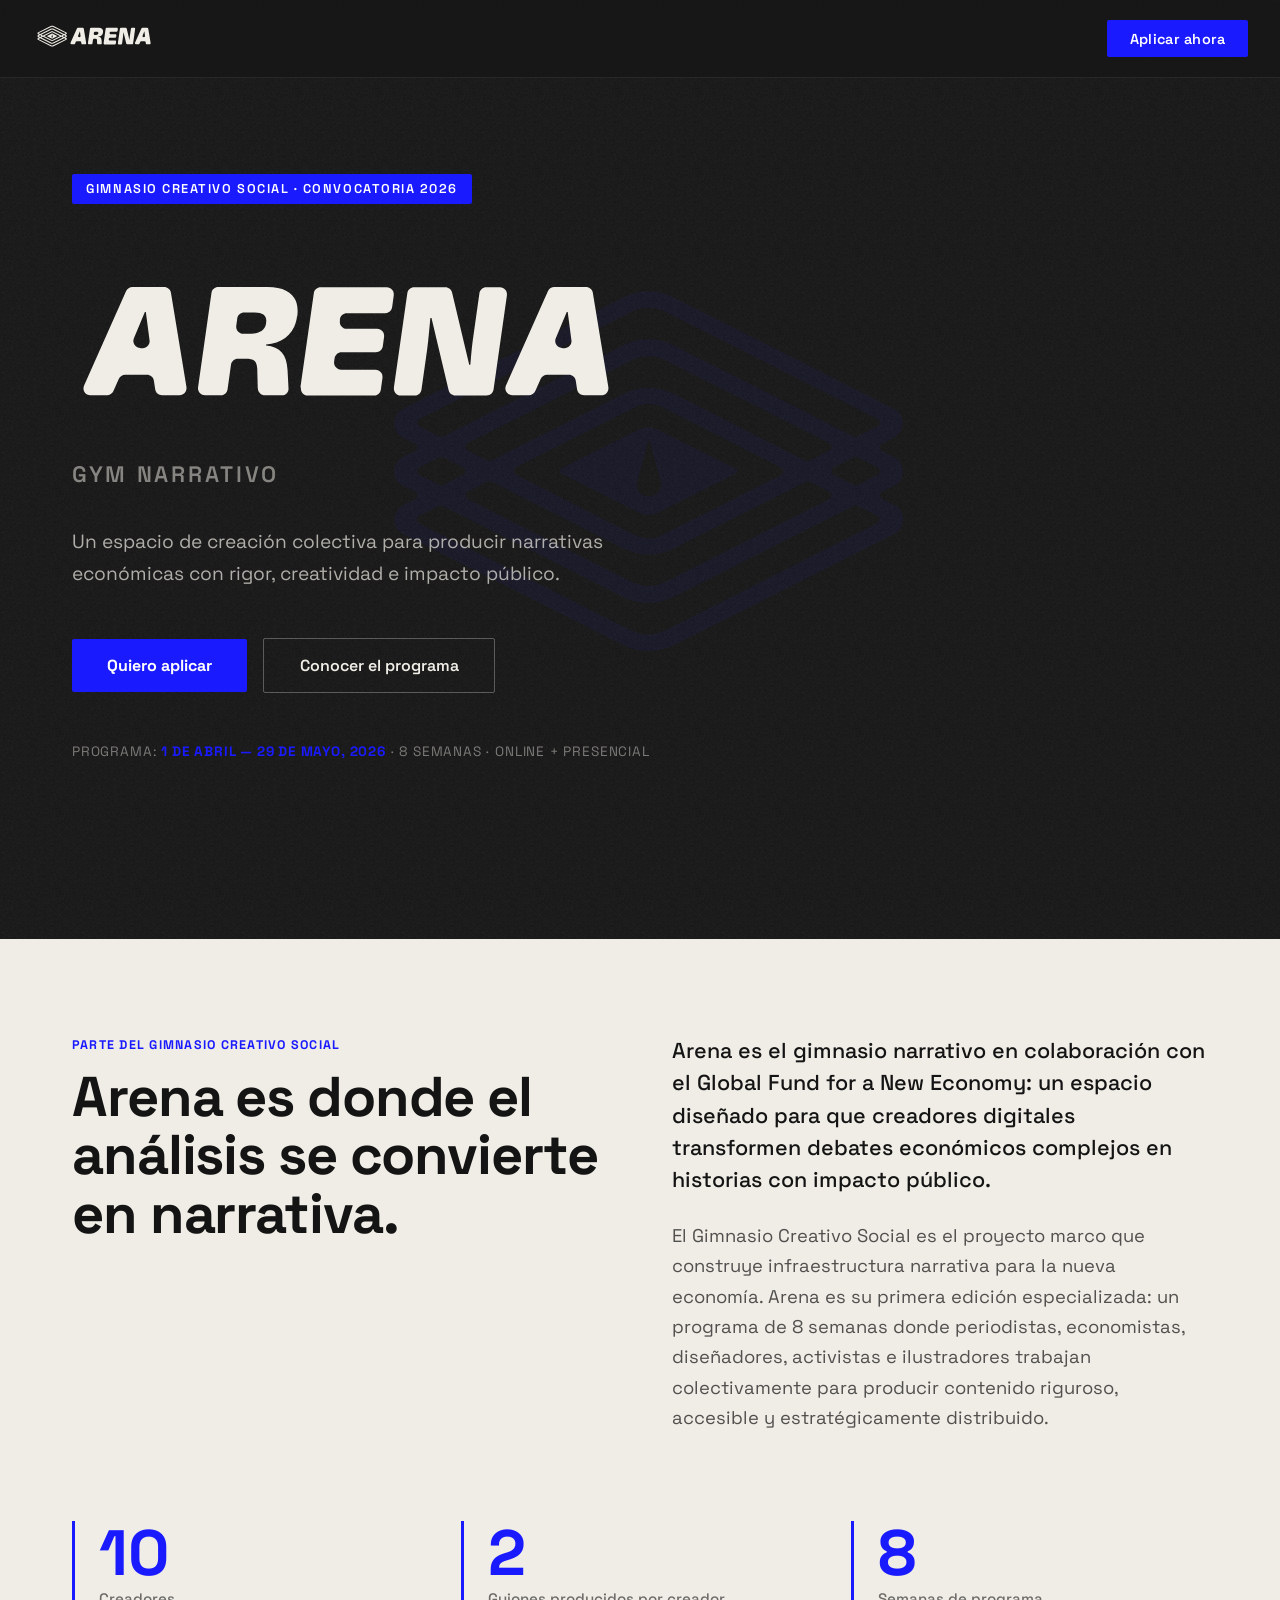
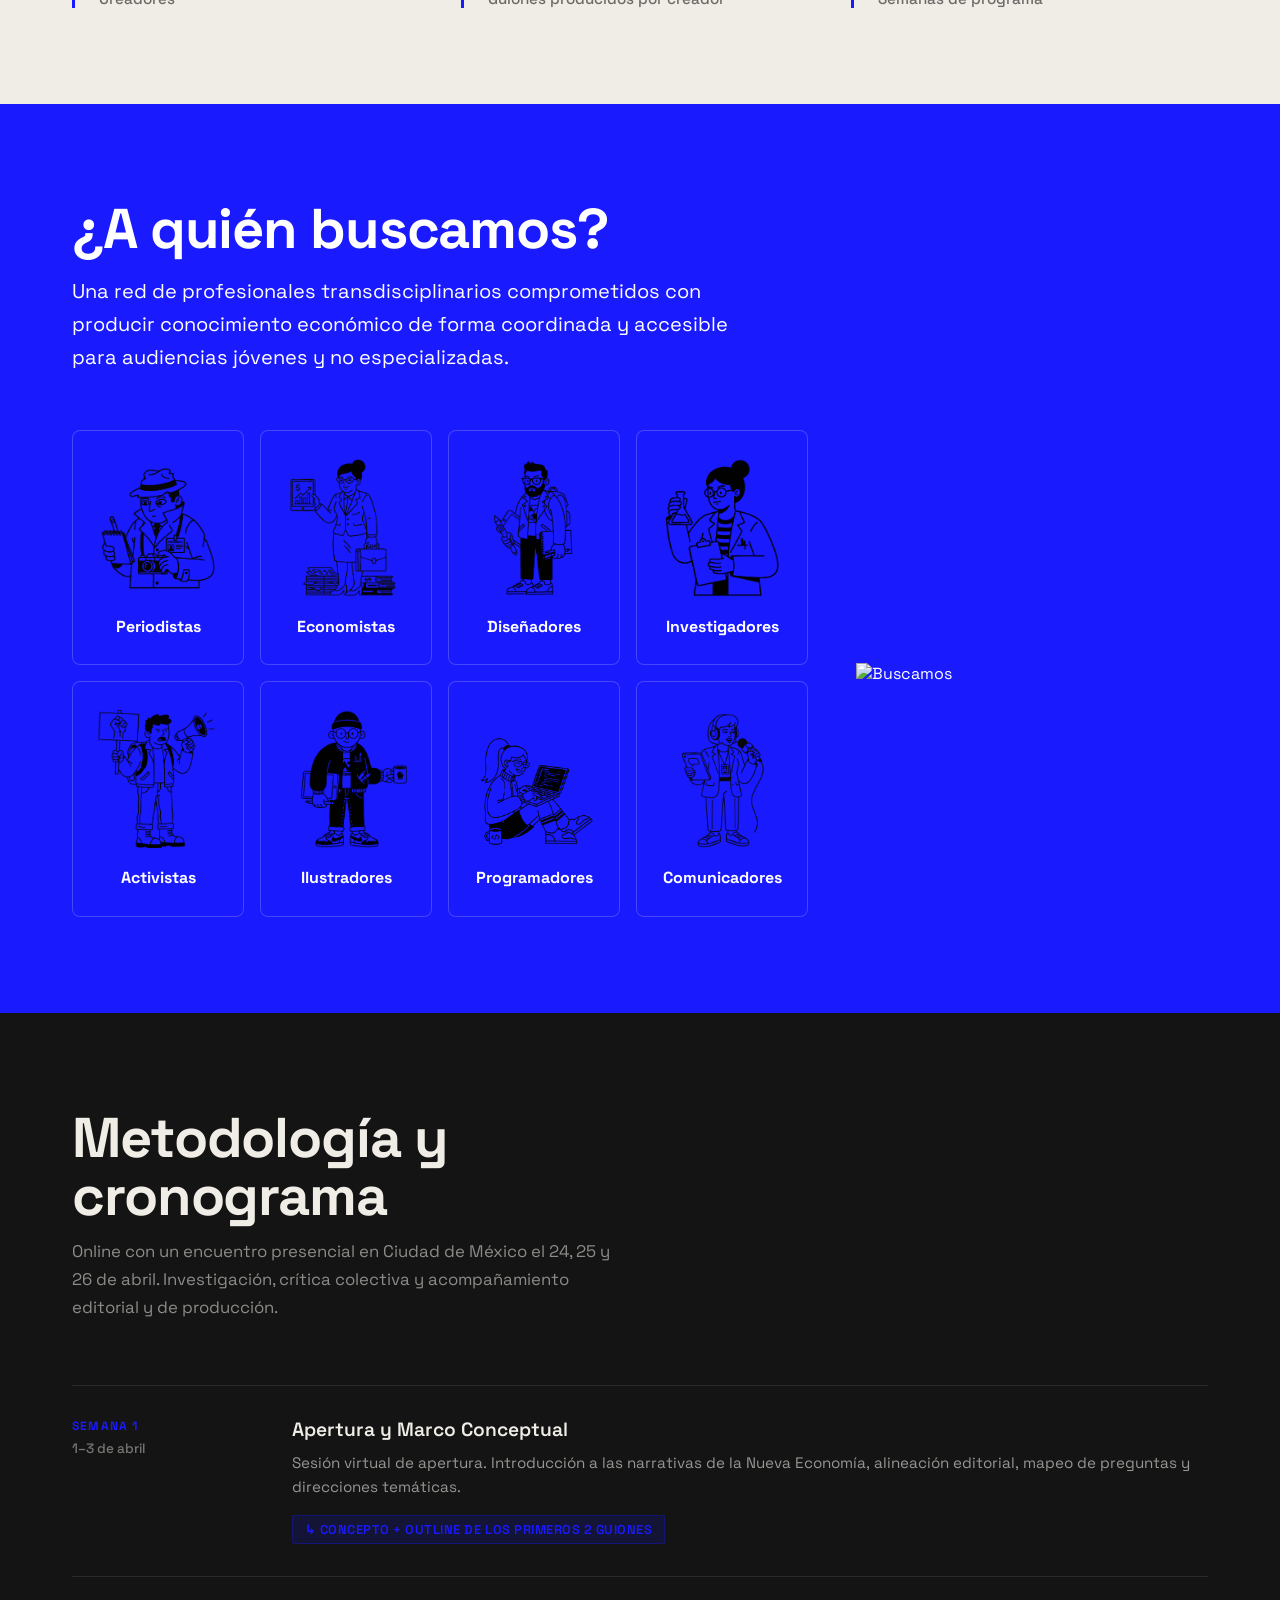
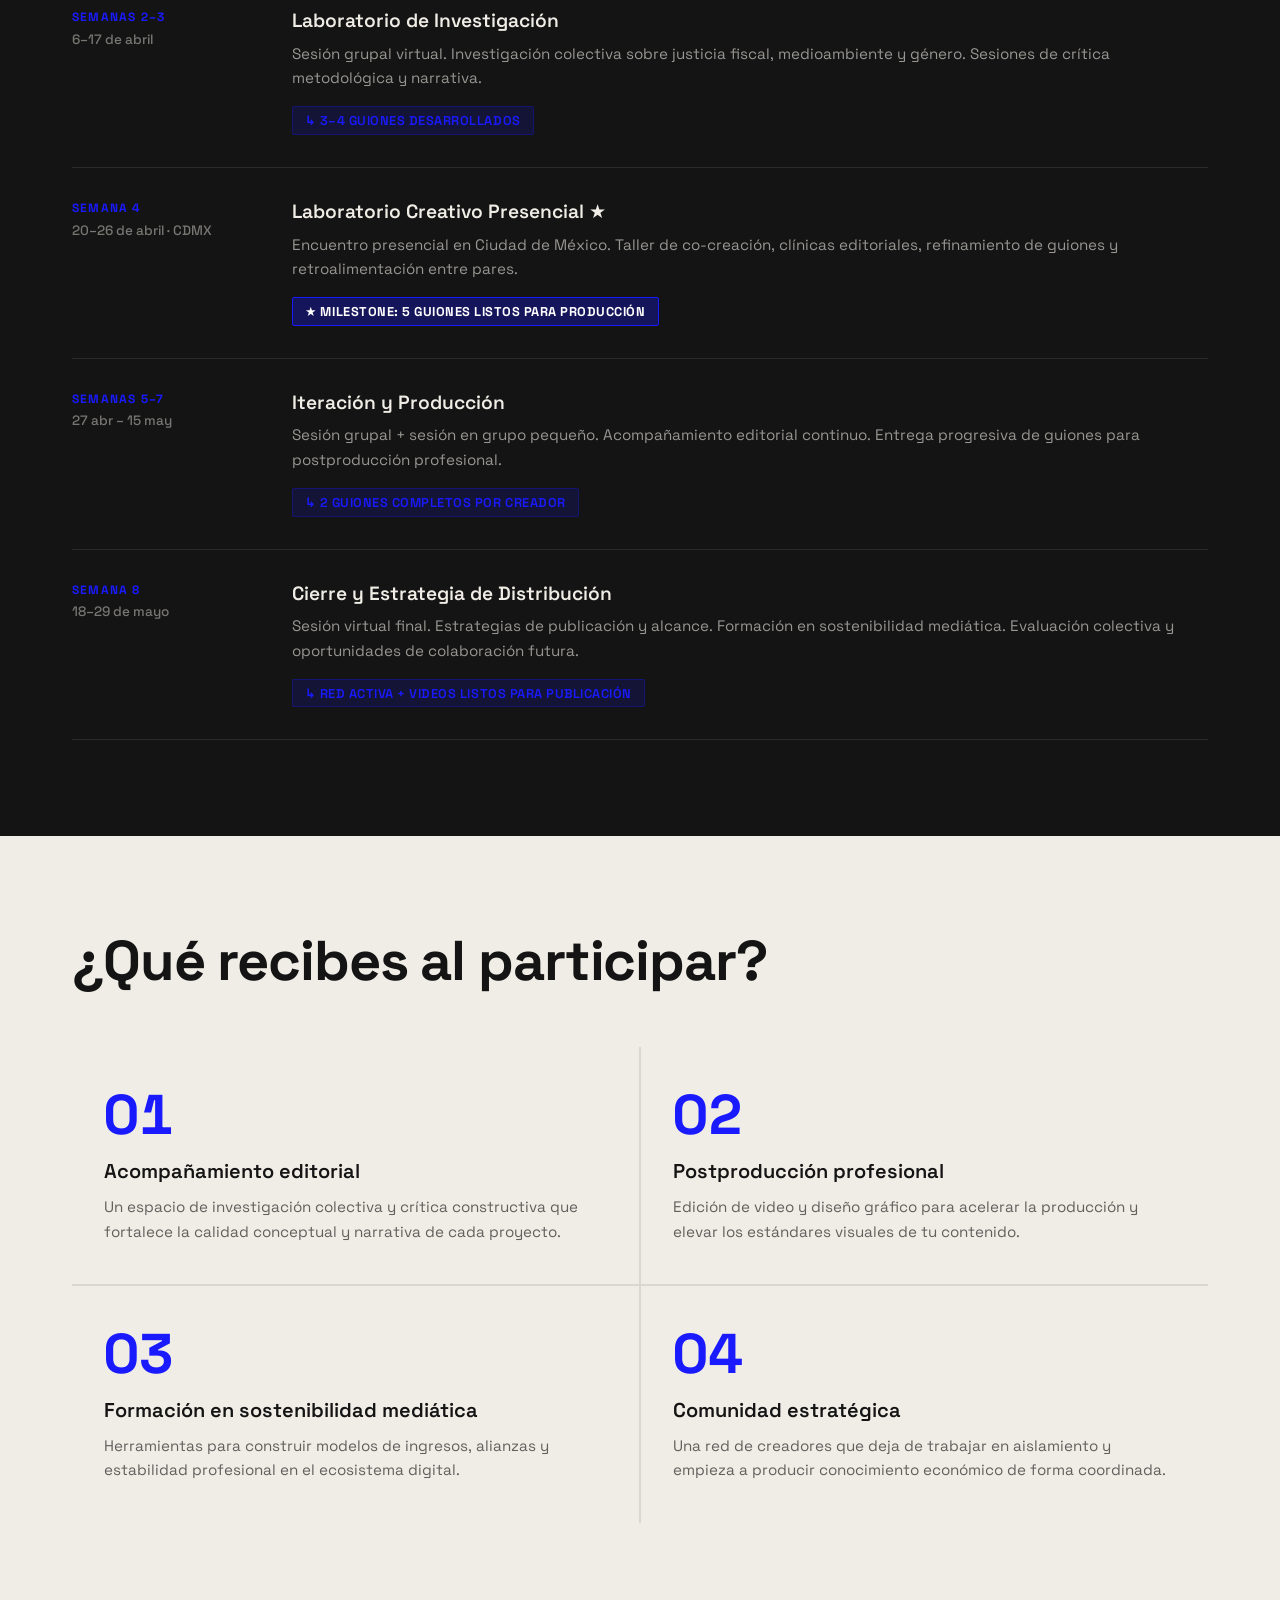
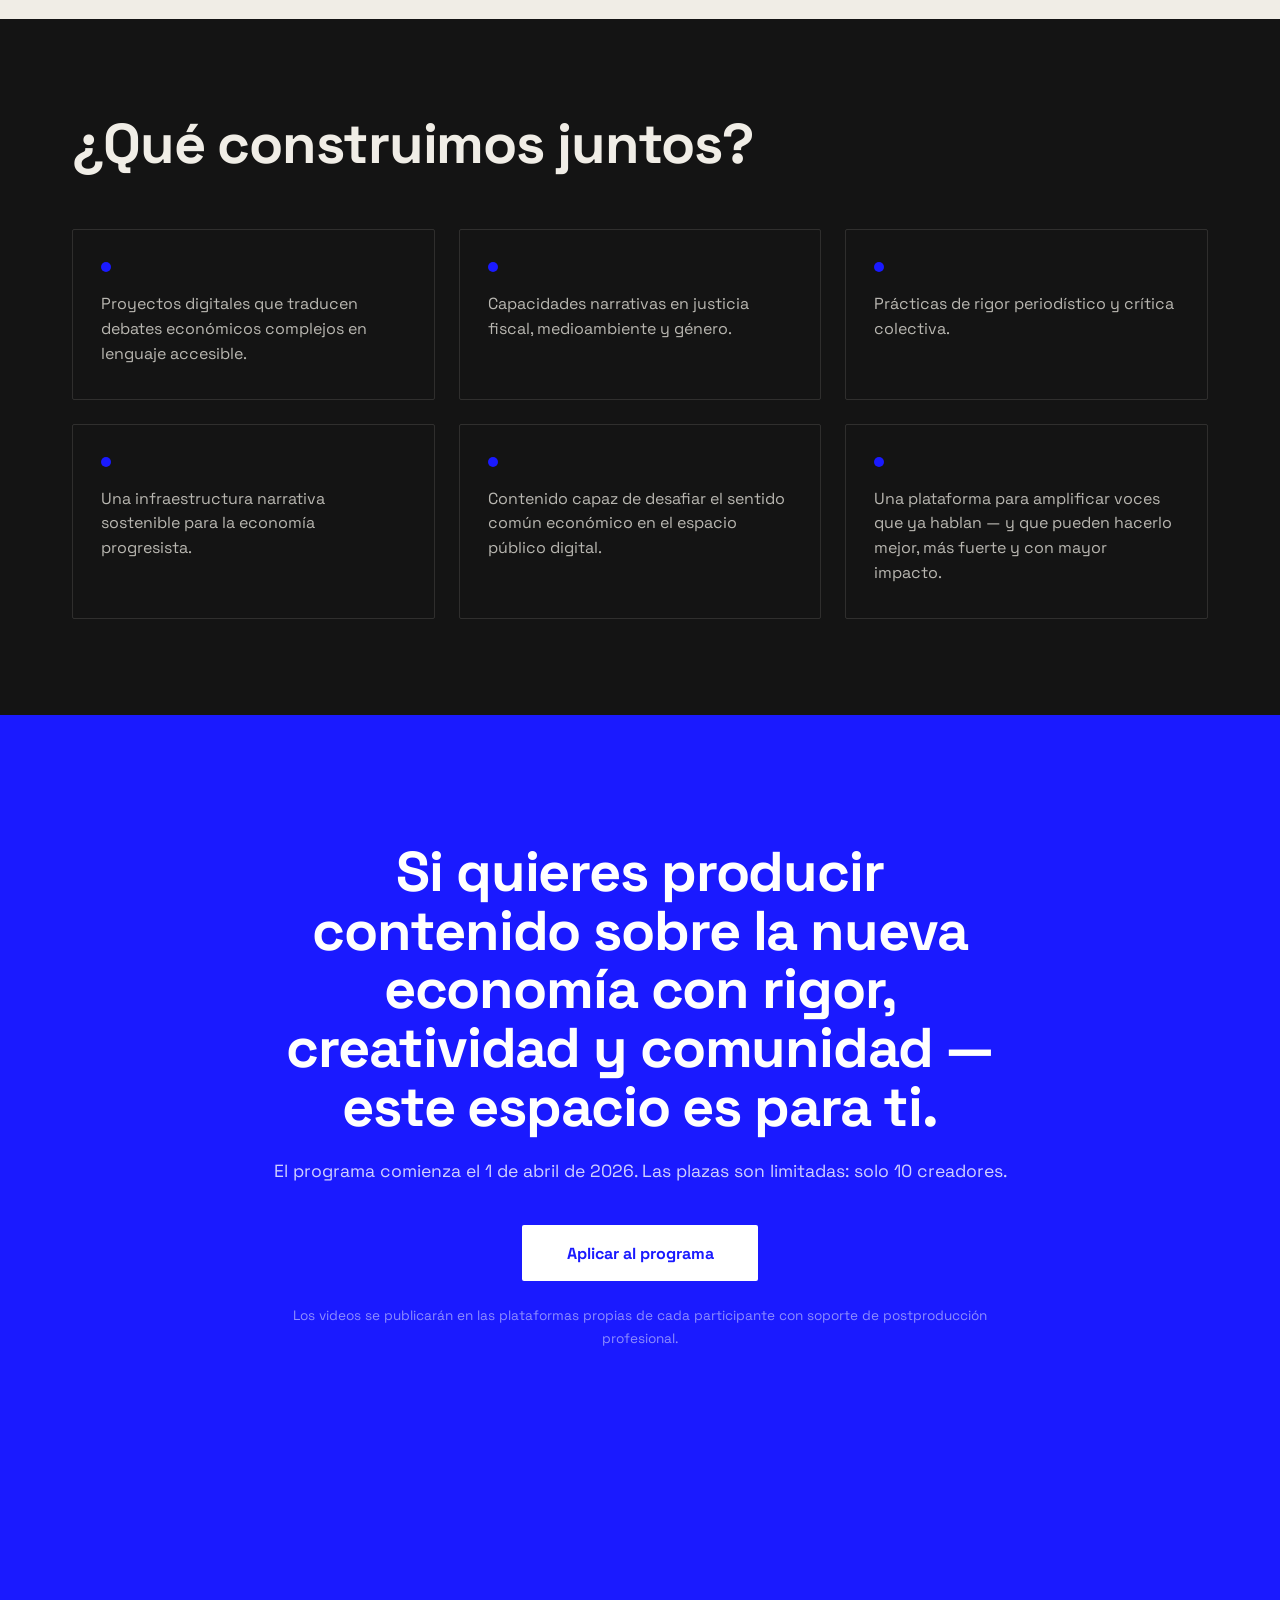
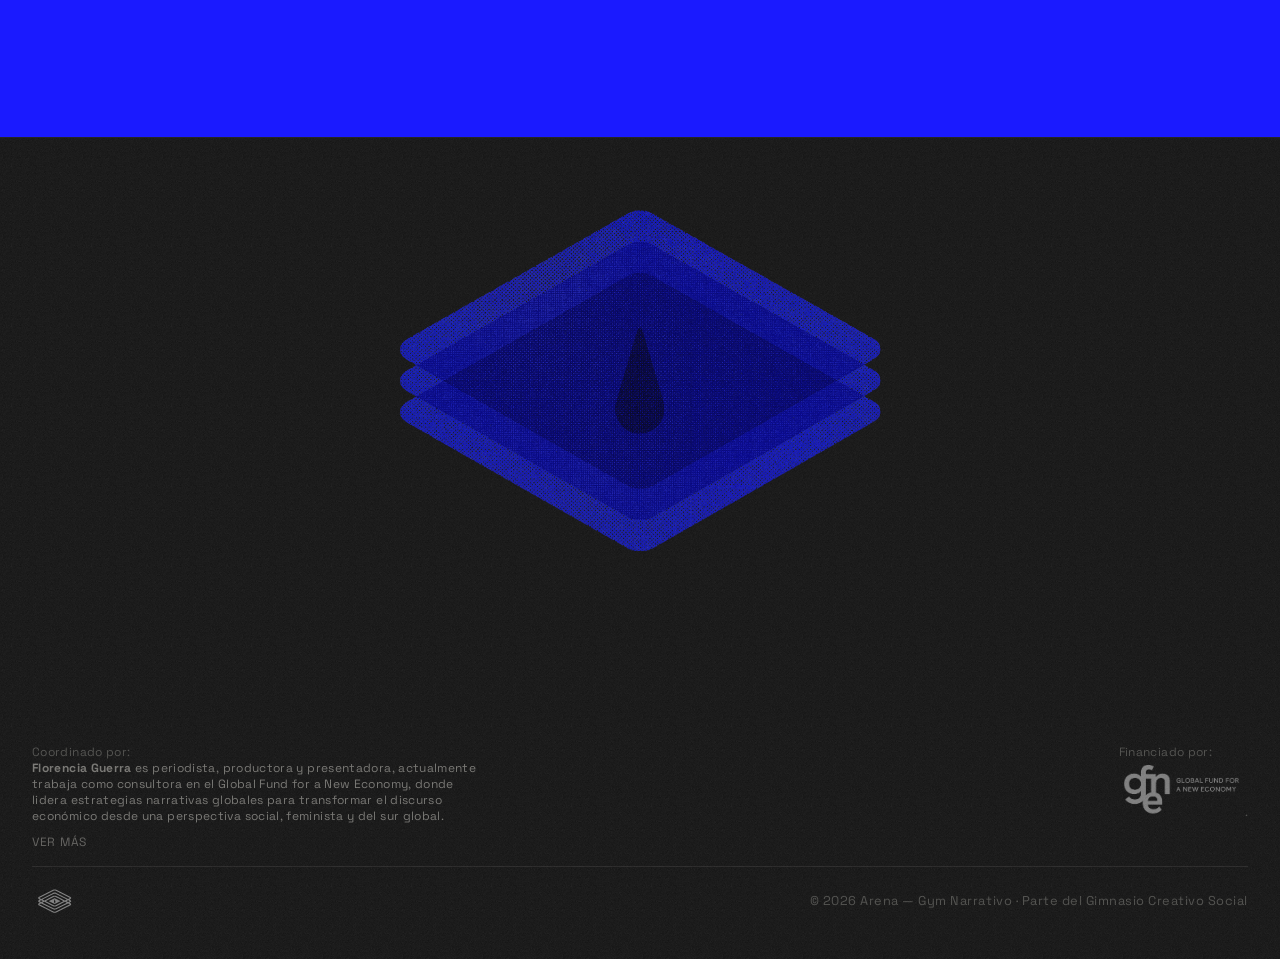
==== index.html @ 8cfe8eec "cositas" ====
<!DOCTYPE html>
<html lang="es">
<head>
  <meta charset="UTF-8" />
  <meta name="viewport" content="width=device-width, initial-scale=1.0" />
  <title>Arena — Gym Narrativo · Gimnasio Creativo Social</title>
  <link rel="icon" href="favicon-light.svg" media="(prefers-color-scheme: light)">
  <link rel="icon" href="favicon.svg" media="(prefers-color-scheme: dark)">
  <link rel="preconnect" href="https://fonts.googleapis.com" />
  <link rel="preconnect" href="https://fonts.gstatic.com" crossorigin />
  <link href="https://fonts.googleapis.com/css2?family=Space+Grotesk:wght@300;400;500;600;700&display=swap" rel="stylesheet" />
  <link rel="stylesheet" href="style.css" />
</head>
<body>

  <main id="main-content">

  <!-- ── NAV ── -->
  <nav>
    <a class="nav-logo" href="#">
      <svg xmlns="http://www.w3.org/2000/svg" viewBox="0 0 523.9 129.9">
        <defs><style>.nst0{fill:#F0EDE6}</style></defs>
        <g>
          <path class="nst0" d="M156.4,92.7l26-58.4c.7-1.6,2.3-2.6,4-2.6h19.6c2.1,0,4,1.5,4.3,3.6l9.6,58.4c.4,2.7-1.6,5.1-4.3,5.1h-10.8c-2.2,0-4-1.6-4.3-3.7l-.8-5.3c-.3-2.1-2.2-3.7-4.3-3.7h-13.5c-1.7,0-3.3,1-4,2.6l-3.3,7.5c-.7,1.6-2.3,2.6-4,2.6h-10.2c-3.2,0-5.3-3.2-4-6.1ZM191.4,69.6h1.3c2.6,0,4.7-2.3,4.3-4.9l-2.3-17.6h-.6l-6.8,16.4c-1.2,2.9.9,6,4,6Z"/>
          <path class="nst0" d="M288.4,50v.5c-1.5,10.2-9,16.2-19.1,16.8v.6c8.8.8,12.8,5.5,13.3,15.3l.6,11.3h0c.2,2.3-1.7,4.3-4,4.3h-10.7c-2.3,0-4.2-1.8-4.3-4.2h0s-.4-12.4-.4-12.4h0c-.4-4.7-1.9-6-7.2-6h-4.8c-2.2,0-4,1.6-4.3,3.8l-2.1,15c-.3,2.2-2.1,3.8-4.3,3.8h-9.7c-2.6,0-4.7-2.3-4.3-5l8.3-58.4c.3-2.1,2.1-3.7,4.3-3.7h30.6c13.3,0,20,6.4,18.3,18.2ZM260,60.6c5.4,0,8.7-2.2,9.3-6.4v-.5c.7-4-1.8-6.2-6.9-6.2h-6.7c-2.2,0-4,1.6-4.3,3.7l-.6,4.4c-.4,2.6,1.7,5,4.3,5h4.9Z"/>
          <path class="nst0" d="M290.6,93.9l8.3-58.4c.3-2.1,2.1-3.7,4.3-3.7h41c2.6,0,4.7,2.3,4.3,5l-1,7.3c-.3,2.2-2.1,3.8-4.3,3.8h-23.8c-2.2,0-4,1.6-4.3,3.7v.9c-.5,2.6,1.5,5,4.2,5h18.9c2.6,0,4.7,2.3,4.3,5l-.8,5.9c-.3,2.1-2.1,3.7-4.3,3.7h-21.3c-2.2,0-4,1.6-4.3,3.8l-.3,2c-.4,2.6,1.7,5,4.3,5h21.4c2.6,0,4.7,2.3,4.3,5l-1,7.3c-.3,2.2-2.1,3.8-4.3,3.8h-41c-2.6,0-4.7-2.3-4.3-5Z"/>
          <path class="nst0" d="M348.6,93.9l8.3-58.4c.3-2.1,2.1-3.7,4.3-3.7h19.3c2,0,3.8,1.4,4.2,3.4l10.6,44.7h.7c.6-7.4,1.2-13.5,2-18.6l3.6-25.7c.3-2.2,2.1-3.8,4.3-3.8h8.5c2.6,0,4.7,2.3,4.3,5l-8.3,58.4c-.3,2.1-2.1,3.7-4.3,3.7h-19.4c-2,0-3.8-1.4-4.2-3.4l-10.6-44.7h-.7c-.7,7.2-1.2,13.7-2,19.6l-3.5,24.8c-.3,2.2-2.1,3.8-4.3,3.8h-8.5c-2.6,0-4.7-2.3-4.3-5Z"/>
          <path class="nst0" d="M418.1,92.7l26-58.4c.7-1.6,2.3-2.6,4-2.6h19.6c2.1,0,4,1.5,4.3,3.6l9.6,58.4c.4,2.7-1.6,5.1-4.3,5.1h-10.8c-2.2,0-4-1.6-4.3-3.7l-.8-5.3c-.3-2.1-2.2-3.7-4.3-3.7h-13.5c-1.7,0-3.3,1-4,2.6l-3.3,7.5c-.7,1.6-2.3,2.6-4,2.6h-10.2c-3.2,0-5.3-3.2-4-6.1ZM453.1,69.6h1.3c2.6,0,4.7-2.3,4.3-4.9l-2.3-17.6h-.6l-6.8,16.4c-1.2,2.9.9,6,4,6Z"/>
        </g>
        <g>
          <path class="nst0" d="M141.4,65.5c0-1.5-.8-2.8-2.1-3.4l-2.8-1.4c-.7-.4-.7-1.4,0-1.7l2.8-1.4c1.3-.7,2.1-2,2.1-3.4,0-1.5-.8-2.8-2.1-3.4l-51.7-26.1h0c-3.7-1.9-8.1-1.9-11.7,0l-51.7,26.1c-1.3.7-2.1,2-2.1,3.4,0,1.5.8,2.8,2.1,3.4l2.8,1.4c.7.4.7,1.4,0,1.7l-2.8,1.4c-1.3.7-2.1,2-2.1,3.4,0,1.5.8,2.8,2.1,3.4l2.8,1.4c.7.4.7,1.4,0,1.7l-2.8,1.4c-1.3.7-2.1,2-2.1,3.4,0,1.5.8,2.8,2.1,3.4l51.7,26.1c1.8.9,3.9,1.4,5.9,1.4s4-.5,5.9-1.4l51.7-26.1c1.3-.7,2.1-2,2.1-3.4,0-1.5-.8-2.8-2.1-3.4l-2.8-1.4c-.7-.4-.7-1.4,0-1.7l2.8-1.4c1.3-.7,2.1-2,2.1-3.4ZM28,54.9c-.7-.4-.7-1.4,0-1.7l49.7-25.1c2.6-1.3,5.5-1.3,8.1,0l49.7,25.1c.7.4.7,1.4,0,1.7l-4.7,2.4c-.3.1-.6.1-.9,0l-42.3-21.4h0c-3.7-1.9-8.1-1.9-11.7,0l-42.3,21.4c-.3.1-.6.1-.9,0l-4.7-2.4ZM85.1,80.4c-2.1,1.1-4.6,1.1-6.7,0l-27.8-14.1c-.7-.4-.7-1.4,0-1.7l27.8-14.1c2.1-1.1,4.6-1.1,6.7,0l27.8,14.1c.7.4.7,1.4,0,1.7l-27.8,14.1ZM119.5,67.9l4.7,2.4c.7.4.7,1.4,0,1.7l-38.4,19.4c-2.6,1.3-5.5,1.3-8.1,0l-38.4-19.4c-.7-.4-.7-1.4,0-1.7l4.7-2.4c.3-.1.6-.1.9,0l31,15.7c1.8.9,3.9,1.4,5.9,1.4s4-.5,5.9-1.4l31-15.7c.3-.1.6-.1.9,0ZM87.6,47.3h0c-3.7-1.9-8.1-1.9-11.7,0l-31,15.7c-.3.1-.6.1-.9,0l-4.7-2.4c-.7-.4-.7-1.4,0-1.7l38.4-19.4c2.6-1.3,5.5-1.3,8.1,0l38.4,19.4c.7.4.7,1.4,0,1.7l-4.7,2.4c-.3.1-.6.1-.9,0l-31-15.7ZM28,64.6l4.7-2.4c.3-.1.6-.1.9,0l4.7,2.4c.7.4.7,1.4,0,1.7l-4.7,2.4c-.3.1-.6.1-.9,0l-4.7-2.4c-.7-.4-.7-1.4,0-1.7ZM135.4,76c.7.4.7,1.4,0,1.7l-49.7,25.1c-2.6,1.3-5.5,1.3-8.1,0l-49.7-25.1c-.7-.4-.7-1.4,0-1.7l4.7-2.4c.3-.1.6-.1.9,0l42.3,21.4c1.8.9,3.9,1.4,5.9,1.4s4-.5,5.9-1.4l42.3-21.4c.3-.1.6-.1.9,0l4.7,2.4ZM129.9,68.7l-4.7-2.4c-.7-.4-.7-1.4,0-1.7l4.7-2.4c.3-.1.6-.1.9,0l4.7,2.4c.7.4.7,1.4,0,1.7l-4.7,2.4c-.3.1-.6.1-.9,0Z"/>
          <path class="nst0" d="M102.2,64.9l-18.3-9.2c-1.4-.7-3-.7-4.4,0l-18.3,9.2c-.5.2-.5.9,0,1.1l18.3,9.2c1.4.7,3,.7,4.4,0l18.3-9.2c.5-.2.5-.9,0-1.1ZM81.8,71.4c-1.9,0-3.2-1.8-2.7-3.6l2.6-9.4h.3l2.6,9.4c.5,1.8-.9,3.6-2.7,3.6Z"/>
        </g>
      </svg>
    </a>
    <span style="font-size:0.78rem; color:rgba(240,237,230,0.4); letter-spacing:0.06em; text-transform:uppercase; display:none;" class="nav-parent">Gimnasio Creativo Social</span>
    <a href="https://forms.gle/wqaYii4Tocmc7Xn58" target="_blank"" class="nav-cta">Aplicar ahora</a>
  </nav>

  <!-- ── HERO ── -->
  <section id="hero">
    <div id="hero-noise"></div>
    <svg class="hero-bg-isotipo" xmlns="http://www.w3.org/2000/svg" viewBox="0 0 159.5 129.9">
      <path d="M141.4,65.5c0-1.5-.8-2.8-2.1-3.4l-2.8-1.4c-.7-.4-.7-1.4,0-1.7l2.8-1.4c1.3-.7,2.1-2,2.1-3.4,0-1.5-.8-2.8-2.1-3.4l-51.7-26.1h0c-3.7-1.9-8.1-1.9-11.7,0l-51.7,26.1c-1.3.7-2.1,2-2.1,3.4,0,1.5.8,2.8,2.1,3.4l2.8,1.4c.7.4.7,1.4,0,1.7l-2.8,1.4c-1.3.7-2.1,2-2.1,3.4,0,1.5.8,2.8,2.1,3.4l2.8,1.4c.7.4.7,1.4,0,1.7l-2.8,1.4c-1.3.7-2.1,2-2.1,3.4,0,1.5.8,2.8,2.1,3.4l51.7,26.1c1.8.9,3.9,1.4,5.9,1.4s4-.5,5.9-1.4l51.7-26.1c1.3-.7,2.1-2,2.1-3.4,0-1.5-.8-2.8-2.1-3.4l-2.8-1.4c-.7-.4-.7-1.4,0-1.7l2.8-1.4c1.3-.7,2.1-2,2.1-3.4ZM28,54.9c-.7-.4-.7-1.4,0-1.7l49.7-25.1c2.6-1.3,5.5-1.3,8.1,0l49.7,25.1c.7.4.7,1.4,0,1.7l-4.7,2.4c-.3.1-.6.1-.9,0l-42.3-21.4h0c-3.7-1.9-8.1-1.9-11.7,0l-42.3,21.4c-.3.1-.6.1-.9,0l-4.7-2.4ZM85.1,80.4c-2.1,1.1-4.6,1.1-6.7,0l-27.8-14.1c-.7-.4-.7-1.4,0-1.7l27.8-14.1c2.1-1.1,4.6-1.1,6.7,0l27.8,14.1c.7.4.7,1.4,0,1.7l-27.8,14.1ZM119.5,67.9l4.7,2.4c.7.4.7,1.4,0,1.7l-38.4,19.4c-2.6,1.3-5.5,1.3-8.1,0l-38.4-19.4c-.7-.4-.7-1.4,0-1.7l4.7-2.4c.3-.1.6-.1.9,0l31,15.7c1.8.9,3.9,1.4,5.9,1.4s4-.5,5.9-1.4l31-15.7c.3-.1.6-.1.9,0ZM87.6,47.3h0c-3.7-1.9-8.1-1.9-11.7,0l-31,15.7c-.3.1-.6.1-.9,0l-4.7-2.4c-.7-.4-.7-1.4,0-1.7l38.4-19.4c2.6-1.3,5.5-1.3,8.1,0l38.4,19.4c.7.4.7,1.4,0,1.7l-4.7,2.4c-.3.1-.6.1-.9,0l-31-15.7ZM28,64.6l4.7-2.4c.3-.1.6-.1.9,0l4.7,2.4c.7.4.7,1.4,0,1.7l-4.7,2.4c-.3.1-.6.1-.9,0l-4.7-2.4c-.7-.4-.7-1.4,0-1.7ZM135.4,76c.7.4.7,1.4,0,1.7l-49.7,25.1c-2.6,1.3-5.5,1.3-8.1,0l-49.7-25.1c-.7-.4-.7-1.4,0-1.7l4.7-2.4c.3-.1.6-.1.9,0l42.3,21.4c1.8.9,3.9,1.4,5.9,1.4s4-.5,5.9-1.4l42.3-21.4c.3-.1.6-.1.9,0l4.7,2.4ZM129.9,68.7l-4.7-2.4c-.7-.4-.7-1.4,0-1.7l4.7-2.4c.3-.1.6-.1.9,0l4.7,2.4c.7.4.7,1.4,0,1.7l-4.7,2.4c-.3.1-.6.1-.9,0Z"/>
      <path d="M102.2,64.9l-18.3-9.2c-1.4-.7-3-.7-4.4,0l-18.3,9.2c-.5.2-.5.9,0,1.1l18.3,9.2c1.4.7,3,.7,4.4,0l18.3-9.2c.5-.2.5-.9,0-1.1ZM81.8,71.4c-1.9,0-3.2-1.8-2.7-3.6l2.6-9.4h.3l2.6,9.4c.5,1.8-.9,3.6-2.7,3.6Z"/>
    </svg>
    <div class="hero-inner">
      <div class="hero-content">
      <span class="hero-tag">Gimnasio Creativo Social · Convocatoria 2026</span>
      <div class="hero-logo-lockup">
        <svg xmlns="http://www.w3.org/2000/svg" viewBox="58 0 397 129.9" class="hero-logo-svg">
          <defs><style>.hlst0{fill:#F0EDE6}</style></defs>
          <path class="hlst0" d="M65.5,92.7l26-58.4c.7-1.6,2.3-2.6,4-2.6h19.6c2.1,0,4,1.5,4.3,3.6l9.6,58.4c.4,2.7-1.6,5.1-4.3,5.1h-10.8c-2.2,0-4-1.6-4.3-3.7l-.8-5.3c-.3-2.1-2.2-3.7-4.3-3.7h-13.5c-1.7,0-3.3,1-4,2.6l-3.3,7.5c-.7,1.6-2.3,2.6-4,2.6h-10.2c-3.2,0-5.3-3.2-4-6.1ZM100.5,69.6h1.3c2.6,0,4.7-2.3,4.3-4.9l-2.3-17.6h-.6l-6.8,16.4c-1.2,2.9.9,6,4,6Z"/>
          <path class="hlst0" d="M197.5,50v.5c-1.5,10.2-9,16.2-19.1,16.8v.6c8.8.8,12.8,5.5,13.3,15.3l.6,11.3h0c.2,2.3-1.7,4.3-4,4.3h-10.7c-2.3,0-4.2-1.8-4.3-4.2h0s-.4-12.4-.4-12.4h0c-.4-4.7-1.9-6-7.2-6h-4.8c-2.2,0-4,1.6-4.3,3.8l-2.1,15c-.3,2.2-2.1,3.8-4.3,3.8h-9.7c-2.6,0-4.7-2.3-4.3-5l8.3-58.4c.3-2.1,2.1-3.7,4.3-3.7h30.6c13.3,0,20,6.4,18.3,18.2ZM169.1,60.6c5.4,0,8.7-2.2,9.3-6.4v-.5c.7-4-1.8-6.2-6.9-6.2h-6.7c-2.2,0-4,1.6-4.3,3.7l-.6,4.4c-.4,2.6,1.7,5,4.3,5h4.9Z"/>
          <path class="hlst0" d="M199.7,93.9l8.3-58.4c.3-2.1,2.1-3.7,4.3-3.7h41c2.6,0,4.7,2.3,4.3,5l-1,7.3c-.3,2.2-2.1,3.8-4.3,3.8h-23.8c-2.2,0-4,1.6-4.3,3.7v.9c-.5,2.6,1.5,5,4.2,5h18.9c2.6,0,4.7,2.3,4.3,5l-.8,5.9c-.3,2.1-2.1,3.7-4.3,3.7h-21.3c-2.2,0-4,1.6-4.3,3.8l-.3,2c-.4,2.6,1.7,5,4.3,5h21.4c2.6,0,4.7,2.3,4.3,5l-1,7.3c-.3,2.2-2.1,3.8-4.3,3.8h-41c-2.6,0-4.7-2.3-4.3-5Z"/>
          <path class="hlst0" d="M257.7,93.9l8.3-58.4c.3-2.1,2.1-3.7,4.3-3.7h19.3c2,0,3.8,1.4,4.2,3.4l10.6,44.7h.7c.6-7.4,1.2-13.5,2-18.6l3.6-25.7c.3-2.2,2.1-3.8,4.3-3.8h8.5c2.6,0,4.7,2.3,4.3,5l-8.3,58.4c-.3,2.1-2.1,3.7-4.3,3.7h-19.4c-2,0-3.8-1.4-4.2-3.4l-10.6-44.7h-.7c-.7,7.2-1.2,13.7-2,19.6l-3.5,24.8c-.3,2.2-2.1,3.8-4.3,3.8h-8.5c-2.6,0-4.7-2.3-4.3-5Z"/>
          <path class="hlst0" d="M327.2,92.7l26-58.4c.7-1.6,2.3-2.6,4-2.6h19.6c2.1,0,4,1.5,4.3,3.6l9.6,58.4c.4,2.7-1.6,5.1-4.3,5.1h-10.8c-2.2,0-4-1.6-4.3-3.7l-.8-5.3c-.3-2.1-2.2-3.7-4.3-3.7h-13.5c-1.7,0-3.3,1-4,2.6l-3.3,7.5c-.7,1.6-2.3,2.6-4,2.6h-10.2c-3.2,0-5.3-3.2-4-6.1ZM362.2,69.6h1.3c2.6,0,4.7-2.3,4.3-4.9l-2.3-17.6h-.6l-6.8,16.4c-1.2,2.9.9,6,4,6Z"/>
        </svg>
        <p class="hero-gym-label">Gym Narrativo</p>
      </div>
      <p class="hero-sub">
        Un espacio de creación colectiva para producir narrativas económicas con rigor, creatividad e impacto público.
      </p>
      <div class="hero-actions">
        <a href="https://forms.gle/wqaYii4Tocmc7Xn58" target="_blank" class="btn-primary">Quiero aplicar</a>
        <a href="#about" class="btn-ghost">Conocer el programa</a>
      </div>
      <p class="hero-date">Programa: <strong>1 de abril — 29 de mayo, 2026</strong> · 8 semanas · Online + presencial</p>
      </div>
      <div class="hero-image" style="display: none;">
        <img src="img/luchadora-rombo-4.svg" alt="Luchadora" />
      </div>
    </div>
  </section>

  <!-- ── ABOUT ── -->
  <section id="about">
    <div class="container">
      <div class="about-grid">
        <div>
          <p style="font-size:0.78rem; font-weight:700; letter-spacing:0.1em; text-transform:uppercase; color:var(--blue); margin-bottom:0.75rem;">Parte del Gimnasio Creativo Social</p>
          <h2 class="reveal">Arena es donde el análisis se convierte en narrativa.</h2>
        </div>
        <div>
          <p class="about-lead reveal">
            Arena es el gimnasio narrativo en colaboración con el Global Fund for a New Economy: un espacio diseñado para que creadores digitales transformen debates económicos complejos en historias con impacto público.
          </p>
          <p class="about-body reveal">
            El Gimnasio Creativo Social es el proyecto marco que construye infraestructura narrativa para la nueva economía. Arena es su primera edición especializada: un programa de 8 semanas donde periodistas, economistas, diseñadores, activistas e ilustradores trabajan colectivamente para producir contenido riguroso, accesible y estratégicamente distribuido.
          </p>
        </div>
      </div>

      <div class="about-stat-block" style="margin-top:5rem;">
        <div class="stat reveal">
          <div class="stat-num">10</div>
          <div class="stat-label">Creadores</div>
        </div>
        <div class="stat reveal">
          <div class="stat-num">2</div>
          <div class="stat-label">Guiones producidos por creador</div>
        </div>
        <div class="stat reveal">
          <div class="stat-num">8</div>
          <div class="stat-label">Semanas de programa</div>
        </div>
      </div>
    </div>
  </section>

  <!-- ── WHO ── -->
  <section id="who">
    <div class="container">
      <h2 class="reveal">¿A quién buscamos?</h2>
      <p class="who-lead reveal">
        Una red de profesionales transdisciplinarios comprometidos con producir conocimiento económico de forma coordinada y accesible para audiencias jóvenes y no especializadas.
      </p>
      <div class="who-profiles-row">
        <div class="profiles-grid reveal">
          <div class="profile-card">
            <div class="profile-icon"><img src="img/periodista.png" alt="Periodista"></div>
            <h3 class="text-center">Periodistas</h3>
          </div>
          <div class="profile-card">
            <div class="profile-icon"><img src="img/economista.png" alt="Economista"></div>
            <h3 class="text-center">Economistas</h3>
          </div>
          <div class="profile-card">
            <div class="profile-icon"><img src="img/disenador.png" alt="Diseñador"></div>
            <h3 class="text-center">Diseñadores</h3>
          </div>
          <div class="profile-card">
            <div class="profile-icon"><img src="img/investigadora.png" alt="Investigador"></div>
            <h3 class="text-center">Investigadores</h3>
          </div>
          <div class="profile-card">
            <div class="profile-icon"><img src="img/activista.png" alt="Activista"></div>
            <h3 class="text-center">Activistas</h3>
          </div>
          <div class="profile-card">
            <div class="profile-icon"><img src="img/ilustrador.png" alt="Ilustrador"></div>
            <h3 class="text-center">Ilustradores</h3>
          </div>
          <div class="profile-card">
            <div class="profile-icon"><img src="img/desarrolladora.png" alt="Programadora"></div>
            <h3 class="text-center">Programadores</h3>
          </div>
          <div class="profile-card">
            <div class="profile-icon"><img src="img/comunicadora.png" alt="Comunicadora"></div>
            <h3 class="text-center">Comunicadores</h3>
          </div>
        </div>
        <aside class="profiles-grid-buscamos reveal">
<img src="img/i-want-you-4.png" alt="Buscamos">
        </aside>
      </div>
    </div>
  </section>

  <!-- ── PROGRAM ── -->
  <section id="program">
    <div class="container">
      <h2 class="reveal">Metodología y<br/>cronograma</h2>
      <p class="program-subtitle reveal">Online con un encuentro presencial en Ciudad de México el 24, 25 y 26 de abril. Investigación, crítica colectiva y acompañamiento editorial y de producción.</p>

      <div class="timeline">

        <div class="phase reveal">
          <div class="phase-meta">
            <div class="phase-week">Semana 1</div>
            <div class="phase-dates">1–3 de abril</div>
          </div>
          <div class="phase-content">
            <h3>Apertura y Marco Conceptual</h3>
            <p>Sesión virtual de apertura. Introducción a las narrativas de la Nueva Economía, alineación editorial, mapeo de preguntas y direcciones temáticas.</p>
            <span class="phase-output">↳ Concepto + outline de los primeros 2 guiones</span>
          </div>
        </div>

        <div class="phase reveal">
          <div class="phase-meta">
            <div class="phase-week">Semanas 2–3</div>
            <div class="phase-dates">6–17 de abril</div>
          </div>
          <div class="phase-content">
            <h3>Laboratorio de Investigación</h3>
            <p>Sesión grupal virtual. Investigación colectiva sobre justicia fiscal, medioambiente y género. Sesiones de crítica metodológica y narrativa.</p>
            <span class="phase-output">↳ 3–4 guiones desarrollados</span>
          </div>
        </div>

        <div class="phase reveal">
          <div class="phase-meta">
            <div class="phase-week">Semana 4</div>
            <div class="phase-dates">20–26 de abril · CDMX</div>
          </div>
          <div class="phase-content">
            <h3>Laboratorio Creativo Presencial ★</h3>
            <p>Encuentro presencial en Ciudad de México. Taller de co-creación, clínicas editoriales, refinamiento de guiones y retroalimentación entre pares.</p>
            <span class="milestone-badge">★ Milestone: 5 guiones listos para producción</span>
          </div>
        </div>

        <div class="phase reveal">
          <div class="phase-meta">
            <div class="phase-week">Semanas 5–7</div>
            <div class="phase-dates">27 abr – 15 may</div>
          </div>
          <div class="phase-content">
            <h3>Iteración y Producción</h3>
            <p>Sesión grupal + sesión en grupo pequeño. Acompañamiento editorial continuo. Entrega progresiva de guiones para postproducción profesional.</p>
            <span class="phase-output">↳ 2 guiones completos por creador</span>
          </div>
        </div>

        <div class="phase reveal">
          <div class="phase-meta">
            <div class="phase-week">Semana 8</div>
            <div class="phase-dates">18–29 de mayo</div>
          </div>
          <div class="phase-content">
            <h3>Cierre y Estrategia de Distribución</h3>
            <p>Sesión virtual final. Estrategias de publicación y alcance. Formación en sostenibilidad mediática. Evaluación colectiva y oportunidades de colaboración futura.</p>
            <span class="phase-output">↳ Red activa + videos listos para publicación</span>
          </div>
        </div>

      </div>
    </div>
  </section>

  <!-- ── BENEFITS ── -->
  <section id="benefits">
    <div class="container">
      <h2 class="reveal">¿Qué recibes al participar?</h2>
      <div class="benefits-grid">

        <div class="benefit-card reveal">
          <div class="benefit-num">01</div>
          <h3>Acompañamiento editorial</h3>
          <p>Un espacio de investigación colectiva y crítica constructiva que fortalece la calidad conceptual y narrativa de cada proyecto.</p>
        </div>

        <div class="benefit-card reveal">
          <div class="benefit-num">02</div>
          <h3>Postproducción profesional</h3>
          <p>Edición de video y diseño gráfico para acelerar la producción y elevar los estándares visuales de tu contenido.</p>
        </div>

        <div class="benefit-card reveal">
          <div class="benefit-num">03</div>
          <h3>Formación en sostenibilidad mediática</h3>
          <p>Herramientas para construir modelos de ingresos, alianzas y estabilidad profesional en el ecosistema digital.</p>
        </div>

        <div class="benefit-card reveal">
          <div class="benefit-num">04</div>
          <h3>Comunidad estratégica</h3>
          <p>Una red de creadores que deja de trabajar en aislamiento y empieza a producir conocimiento económico de forma coordinada.</p>
        </div>

      </div>
    </div>
  </section>

  <!-- ── BUILD ── -->
  <section id="build">
    <div class="container">
      <div class="build-header">
        <h2 class="reveal">¿Qué construimos juntos?</h2>
      </div>
      <div class="build-grid">
        <div class="build-item reveal">
          <div class="build-item-dot"></div>
          <p>Proyectos digitales que traducen debates económicos complejos en lenguaje accesible.</p>
        </div>
        <div class="build-item reveal">
          <div class="build-item-dot"></div>
          <p>Capacidades narrativas en justicia fiscal, medioambiente y género.</p>
        </div>
        <div class="build-item reveal">
          <div class="build-item-dot"></div>
          <p>Prácticas de rigor periodístico y crítica colectiva.</p>
        </div>
        <div class="build-item reveal">
          <div class="build-item-dot"></div>
          <p>Una infraestructura narrativa sostenible para la economía progresista.</p>
        </div>
        <div class="build-item reveal">
          <div class="build-item-dot"></div>
          <p>Contenido capaz de desafiar el sentido común económico en el espacio público digital.</p>
        </div>
        <div class="build-item reveal">
          <div class="build-item-dot"></div>
          <p>Una plataforma para amplificar voces que ya hablan — y que pueden hacerlo mejor, más fuerte y con mayor impacto.</p>
        </div>
      </div>
    </div>
  </section>

  <!-- ── CTA ── -->
  <section id="cta">
    <div class="container">
      <div class="cta-inner">
        <h2 class="reveal">Si quieres producir contenido sobre la nueva economía con rigor, creatividad y comunidad — este espacio es para ti.</h2>
        <p class="cta-sub reveal">El programa comienza el 1 de abril de 2026. Las plazas son limitadas: solo 10 creadores.</p>
        <a href="https://forms.gle/wqaYii4Tocmc7Xn58" target="_blank" class="btn-white reveal">Aplicar al programa</a>
        <p class="cta-note">Los videos se publicarán en las plataformas propias de cada participante con soporte de postproducción profesional.</p>
      </div>
    </div>
  </section>

  <!-- ── FOOTER ── -->
  <footer>
    <div id="footer-noise"></div>
    <div style="display:flex; align-items: center; justify-content: center; padding: 2rem;">
      <img style="width: 100%; max-width: 500px;" src="img/Arena+logo-2.png" alt="">
    </div>
    <div style="display: flex; flex-direction: column; gap: 1rem;">
      
      <div class="footer-bottom-row">
        <div style="display:flex; flex-direction:column; gap:0.6rem;">
          <span class="footer-fund">Coordinado por: <br/>
            <span class="footer-bio-text"><strong>Florencia Guerra</strong> es periodista, productora y presentadora, actualmente trabaja como consultora en el Global Fund for a New Economy, donde lidera estrategias narrativas globales para transformar el discurso económico desde una perspectiva social, feminista y del sur global.</span>
          </span>
          <button class="footer-ver-mas" onclick="document.getElementById('modal-florencia').classList.add('open')">Ver más</button>
        </div>
        <div style="display:flex; flex-direction:column; gap:0.6rem;">
          <span class="footer-fund">Financiado por: <br/>
            <a href="https://globalneweconomy.org" target="_blank" rel="noopener" class="footer-fund-link"><img src="img/GFNE-Logo1-White.png" alt="Global Fund for a New Economy" style="height:56px; width:auto; opacity:0.5;"></a>.</span>
        </div>
      </div>

      
      <div class="divider" style="width:100%; height:1px; background:rgba(240,237,230,0.1);"></div>
      
      <div style="width:100%; flex:1 1 auto; display:flex; flex-wrap:wrap; gap:1rem;">
        <div class="footer-top-row">
        <svg xmlns="http://www.w3.org/2000/svg" viewBox="0 0 159.5 129.9" style="height:36px; width:auto; opacity:0.5;">
          <defs><style>.ist0{fill:#ffffff}</style></defs>
          <path class="ist0" d="M141.4,65.5c0-1.5-.8-2.8-2.1-3.4l-2.8-1.4c-.7-.4-.7-1.4,0-1.7l2.8-1.4c1.3-.7,2.1-2,2.1-3.4,0-1.5-.8-2.8-2.1-3.4l-51.7-26.1h0c-3.7-1.9-8.1-1.9-11.7,0l-51.7,26.1c-1.3.7-2.1,2-2.1,3.4,0,1.5.8,2.8,2.1,3.4l2.8,1.4c.7.4.7,1.4,0,1.7l-2.8,1.4c-1.3.7-2.1,2-2.1,3.4,0,1.5.8,2.8,2.1,3.4l2.8,1.4c.7.4.7,1.4,0,1.7l-2.8,1.4c-1.3.7-2.1,2-2.1,3.4,0,1.5.8,2.8,2.1,3.4l51.7,26.1c1.8.9,3.9,1.4,5.9,1.4s4-.5,5.9-1.4l51.7-26.1c1.3-.7,2.1-2,2.1-3.4,0-1.5-.8-2.8-2.1-3.4l-2.8-1.4c-.7-.4-.7-1.4,0-1.7l2.8-1.4c1.3-.7,2.1-2,2.1-3.4ZM28,54.9c-.7-.4-.7-1.4,0-1.7l49.7-25.1c2.6-1.3,5.5-1.3,8.1,0l49.7,25.1c.7.4.7,1.4,0,1.7l-4.7,2.4c-.3.1-.6.1-.9,0l-42.3-21.4h0c-3.7-1.9-8.1-1.9-11.7,0l-42.3,21.4c-.3.1-.6.1-.9,0l-4.7-2.4ZM85.1,80.4c-2.1,1.1-4.6,1.1-6.7,0l-27.8-14.1c-.7-.4-.7-1.4,0-1.7l27.8-14.1c2.1-1.1,4.6-1.1,6.7,0l27.8,14.1c.7.4.7,1.4,0,1.7l-27.8,14.1ZM119.5,67.9l4.7,2.4c.7.4.7,1.4,0,1.7l-38.4,19.4c-2.6,1.3-5.5,1.3-8.1,0l-38.4-19.4c-.7-.4-.7-1.4,0-1.7l4.7-2.4c.3-.1.6-.1.9,0l31,15.7c1.8.9,3.9,1.4,5.9,1.4s4-.5,5.9-1.4l31-15.7c.3-.1.6-.1.9,0ZM87.6,47.3h0c-3.7-1.9-8.1-1.9-11.7,0l-31,15.7c-.3.1-.6.1-.9,0l-4.7-2.4c-.7-.4-.7-1.4,0-1.7l38.4-19.4c2.6-1.3,5.5-1.3,8.1,0l38.4,19.4c.7.4.7,1.4,0,1.7l-4.7,2.4c-.3.1-.6.1-.9,0l-31-15.7ZM28,64.6l4.7-2.4c.3-.1.6-.1.9,0l4.7,2.4c.7.4.7,1.4,0,1.7l-4.7,2.4c-.3.1-.6.1-.9,0l-4.7-2.4c-.7-.4-.7-1.4,0-1.7ZM135.4,76c.7.4.7,1.4,0,1.7l-49.7,25.1c-2.6,1.3-5.5,1.3-8.1,0l-49.7-25.1c-.7-.4-.7-1.4,0-1.7l4.7-2.4c.3-.1.6-.1.9,0l42.3,21.4c1.8.9,3.9,1.4,5.9,1.4s4-.5,5.9-1.4l42.3-21.4c.3-.1.6-.1.9,0l4.7,2.4ZM129.9,68.7l-4.7-2.4c-.7-.4-.7-1.4,0-1.7l4.7-2.4c.3-.1.6-.1.9,0l4.7,2.4c.7.4.7,1.4,0,1.7l-4.7,2.4c-.3.1-.6.1-.9,0Z"/>
          <path class="ist0" d="M102.2,64.9l-18.3-9.2c-1.4-.7-3-.7-4.4,0l-18.3,9.2c-.5.2-.5.9,0,1.1l18.3,9.2c1.4.7,3,.7,4.4,0l18.3-9.2c.5-.2.5-.9,0-1.1ZM81.8,71.4c-1.9,0-3.2-1.8-2.7-3.6l2.6-9.4h.3l2.6,9.4c.5,1.8-.9,3.6-2.7,3.6Z"/>
        </svg>
        <span class="footer-copy">© 2026 Arena — Gym Narrativo · Parte del Gimnasio Creativo Social</span>
      </div>

     
    </div>
  </footer>

  </main>

  <!-- ── MODAL FLORENCIA ── -->
  <div id="modal-florencia" class="modal-overlay" onclick="if(event.target===this)this.classList.remove('open')">
    <div class="modal-card">
      <div class="modal-header">
        <button class="modal-close" onclick="document.getElementById('modal-florencia').classList.remove('open')" aria-label="Cerrar">✕</button>
      </div>
      <div class="modal-body">
        <div class="modal-photo-wrap">
          <img src="img/florencia.jpg" alt="Florencia Guerra">
        </div>
        <div class="modal-text">
          <p class="modal-label">Coordinado por</p>
          <h3 class="modal-name">Florencia Guerra</h3>
          <p class="modal-bio">
            </strong>Florencia Guerra</strong> es periodista, productora y presentadora, actualmente trabaja como consultora en el Global Fund for a New Economy, donde lidera estrategias narrativas globales para transformar el discurso económico desde una perspectiva social, feminista y del sur global.
            <br/>
            <br/>
Su trayectoria articula el periodismo con la comunicación de causas, uniendo storytelling poderoso con impacto político y cultural.
            <br/> 
            <br/>
Es reconocida por su trabajo en reportajes de investigación en video y podcast documental, con una voz distintiva en el periodismo narrativo. Ha sido parte de equipos clave y ha liderado proyectos de alto impacto en el panorama mediático de América Latina con plataformas como Brut México, Perra Nación (Spotify), Continuar Viendo (Netflix) y Canal Once. Desde 2025 emprendió su propio proyecto Buena Pregunta, donde produce reportajes documentales en video y podcast. 
            <br/>
            <br/>
Fue reconocida como Líder Emergente de Medios de Comunicación por el Centro Internacional para Periodistas (ICFJ) y ha obtenido el premio WAN-IFRA a Mejor Podcast, así como el Premio Alemán de Periodismo en dos ocasiones: por el documental El Tren Maya y la Impunidad Ambiental y por el podcast Tesla en México: ¿Es el nearshoring el nuevo milagro mexicano?, así como por el podcast Perra Nación. 
            <br/>
            <br/>
Su trabajo se centra en derechos humanos, política y cultura, con un enfoque que combina profundidad investigativa, sensibilidad social y una mirada crítica e innovadora de los formatos tradicionales.
          </p>
        </div>
      </div>
    </div>
  </div>

  <!-- ── SCROLL REVEAL JS ── -->
  <script>
    const observer = new IntersectionObserver((entries) => {
      entries.forEach(entry => {
        if (entry.isIntersecting) {
          entry.target.classList.add('visible');
        }
      });
    }, { threshold: 0.1, rootMargin: '0px 0px -40px 0px' });

    document.querySelectorAll('.reveal').forEach(el => observer.observe(el));


  </script>

  <script>
    (function () {
      const noiseEls = [
        document.getElementById('hero-noise'),
        document.getElementById('footer-noise'),
      ];
      const TILE   = 300;
      const canvas = document.createElement('canvas');
      canvas.width = canvas.height = TILE;
      const ctx = canvas.getContext('2d');

      function generateTile() {
        const imageData = ctx.createImageData(TILE, TILE);
        const data = imageData.data;
        for (let i = 0; i < data.length; i += 4) {
          const v = Math.random() * 255 | 0;
          data[i] = data[i+1] = data[i+2] = v;
          data[i+3] = 255;
        }
        ctx.putImageData(imageData, 0, 0);
        const url = `url(${canvas.toDataURL()})`;
        noiseEls.forEach(el => { if (el) el.style.backgroundImage = url; });
      }

      generateTile();
      setInterval(generateTile, 80);
    })();
  </script>

</body>
</html>
---- style.css ----
/* ── Reset & Base ── */
*, *::before, *::after { box-sizing: border-box; margin: 0; padding: 0; }

:root {
  --blue:  #1A1AFF;
  --dark:  #141414;
  --cream: #F0EDE6;
  --white: #FFFFFF;
  --blue-dim: rgba(26,26,255,0.12);
}

html { scroll-behavior: smooth; }

body {
  font-family: 'Space Grotesk', system-ui, sans-serif;
  background-color: var(--dark);
  color: var(--cream);
  overflow-x: hidden;
}

/* ── Typography ── */
h1 { font-size: clamp(3rem, 8vw, 7rem); font-weight: 700; line-height: 0.95; letter-spacing: -0.03em; }
.hero-logo-lockup { margin-bottom: 2rem; }
.hero-logo-svg { display: block; width: clamp(280px, 55vw, 640px); height: auto; }
.hero-gym-label { font-size: clamp(1rem, 2vw, 1.4rem); font-weight: 600; color: rgba(240,237,230,0.5); letter-spacing: 0.12em; text-transform: uppercase; margin-top: 0.75rem; }
h2 { font-size: clamp(2rem, 5vw, 3.5rem); font-weight: 700; line-height: 1.05; letter-spacing: -0.02em; }
h3 { font-size: clamp(1.1rem, 2vw, 1.4rem); font-weight: 600; line-height: 1.2; }
p  { font-size: clamp(1rem, 1.5vw, 1.15rem); line-height: 1.65; font-weight: 400; }

/* ── Layout ── */
.container { max-width: 1200px; margin: 0 auto; padding: 0 2rem; }
section { padding: 6rem 0; }

/* ── NAV ── */
nav {
  position: fixed; top: 0; left: 0; right: 0; z-index: 100;
  padding: 1.25rem 2rem;
  display: flex; align-items: center; justify-content: space-between;
  background: rgba(20,20,20,0.44);
  backdrop-filter: blur(12px);
  border-bottom: 1px solid rgba(240,237,230,0.08);
}
.nav-logo svg { height: 32px; width: auto; }
.nav-logo svg .st0 { fill: var(--cream); }
.nav-cta {
  background: var(--blue);
  color: var(--white);
  text-decoration: none;
  padding: 0.6rem 1.4rem;
  border-radius: 2px;
  font-size: 0.9rem;
  font-weight: 600;
  letter-spacing: 0.02em;
  transition: opacity 0.2s;
}
.nav-cta:hover { opacity: 0.85; }
.text-center { text-align: center; }
.text-left { text-align: left; }
.text-right { text-align: right; }
.text-justify { text-align: justify; }
.text-nowrap { white-space: nowrap; }
.text-wrap { white-space: wrap; }
.text-break { word-break: break-all; }
.text-ellipsis { overflow: hidden; text-overflow: ellipsis; white-space: nowrap; }
.text-truncate { overflow: hidden; text-overflow: ellipsis; white-space: nowrap; }
/* ── HERO ── */
#hero {
  min-height: calc(100vh - 78px);
  display: flex; flex-direction: column;     align-items: center;
  justify-content: center;
  background: var(--dark);
  padding-top: calc(6rem + 78px);
  position: relative;
  overflow: hidden;
}
#hero-noise {
  position: absolute;
  inset: 0;
  width: 100%;
  height: 100%;
  z-index: 1;
  pointer-events: none;
  opacity: 0.14;
  filter: brightness(60%);
  background-repeat: repeat;
  background-size: 80px;
}
.hero-bg-isotipo {
  position: absolute;
  top: 50%; left: 50%;
  transform: translate(-50%, -50%);
  width: clamp(320px, 55vw, 680px);
  height: auto;
  pointer-events: none;
  user-select: none;
  opacity: 0.07;
}
.hero-bg-isotipo path { fill: #1A1AFF; }
.hero-inner {
  position: relative; z-index: 2;
  padding: 0 2rem 5rem;
  max-width: 1200px;
  margin: 0 auto;
  width: 100%;
  display: flex;
  flex-direction: row;
  align-items: flex-end;
  gap: 3rem;
}
.hero-content { flex: 1; min-width: 0; }
.hero-image {
  flex-shrink: 0;
  display: flex;
  align-items: flex-end;
}
.hero-image img {
  height: calc(100vh - 350px);
  width: auto;
  max-width: 260px;
  display: block;
  animation: walk-in 1s cubic-bezier(0.22, 1, 0.36, 1) both;
}
@keyframes walk-in {
  from {
    transform: translateX(120px);
    opacity: 0;
  }
  to {
    transform: translateX(0);
    opacity: 1;
  }
}
.hero-tag {
  display: inline-block;
  background: var(--blue);
  color: var(--white);
  font-size: 0.8rem;
  font-weight: 600;
  letter-spacing: 0.12em;
  text-transform: uppercase;
  padding: 0.4rem 0.9rem;
  margin-bottom: 2rem;
  border-radius: 2px;
}
.hero-title { color: var(--cream); margin-bottom: 2rem; }
.hero-title em { color: var(--blue); font-style: normal; }
.hero-sub {
  max-width: 640px;
  color: rgba(240,237,230,0.7);
  margin-bottom: 3rem;
  font-size: clamp(1rem, 1.8vw, 1.2rem);
}
.hero-actions { display: flex; gap: 1rem; flex-wrap: wrap; align-items: center; }
.btn-primary {
  background: var(--blue);
  color: var(--white);
  text-decoration: none;
  padding: 1rem 2.2rem;
  font-size: 1rem;
  font-weight: 700;
  border-radius: 2px;
  transition: transform 0.2s, opacity 0.2s;
  display: inline-block;
}
.btn-primary:hover { opacity: 0.88; transform: translateY(-2px); }
.btn-ghost {
  color: var(--cream);
  text-decoration: none;
  padding: 1rem 2.2rem;
  font-size: 1rem;
  font-weight: 600;
  border: 1px solid rgba(240,237,230,0.3);
  border-radius: 2px;
  transition: border-color 0.2s, color 0.2s;
  display: inline-block;
}
.btn-ghost:hover { border-color: var(--cream); }
.hero-date {
  margin-top: 3rem;
  font-size: 0.85rem;
  color: rgba(240,237,230,0.45);
  letter-spacing: 0.06em;
  text-transform: uppercase;
}
.hero-date strong { color: var(--blue); }

/* ── DIVIDER LINE ── */
.rule { width: 100%; height: 1px; background: rgba(240,237,230,0.1); }

/* ── ABOUT ── */
#about { background: var(--cream); color: var(--dark); }
.about-grid {
  display: grid;
  grid-template-columns: 1fr 1fr;
  gap: 4rem;
  align-items: start;
}
#about h2 { color: var(--dark); }
.about-lead {
  font-size: clamp(1.1rem, 2vw, 1.35rem);
  font-weight: 500;
  line-height: 1.5;
  color: var(--dark);
  margin-bottom: 1.5rem;
}
.about-body { color: rgba(20,20,20,0.72); }
.about-stat-block { display: grid; grid-template-columns: repeat(3, 1fr); gap: 2rem; padding-top: 0.5rem; }
.stat {
  border-left: 3px solid var(--blue);
  padding-left: 1.5rem;
}
.stat-num {
  font-size: clamp(2.5rem, 5vw, 4rem);
  font-weight: 700;
  color: var(--blue);
  line-height: 1;
  margin-bottom: 0.25rem;
}
.stat-label { font-size: 0.95rem; color: rgba(20,20,20,0.6); font-weight: 500; }

/* ── QUIÉNES BUSCAMOS ── */
#who { background: var(--blue); color: var(--white); }
#who h2 { color: var(--white); margin-bottom: 1rem; }
.who-lead {
  font-size: clamp(1rem, 1.8vw, 1.25rem);
  max-width: 680px;
  opacity: 0.9;
  margin-bottom: 3.5rem;
}

.who-profiles-row {
  display: grid;
  grid-template-columns: 1fr;
  gap: 2rem;
  align-items: start;
}
.who-profiles-row > * { min-width: 0; }

.profiles-grid {
  display: grid;
  grid-template-columns: repeat(2, minmax(0, 1fr));
  gap: 1rem;
  min-width: 0;
}

.profiles-grid-buscamos {
  display: flex;
  flex-direction: column;
  gap: 1.25rem;
  padding: 1.5rem 0;
}

.profiles-grid-buscamos img {
  width: 100%;
  height: auto;
  display: block;
  margin-inline: auto;
}

.profiles-grid-buscamos h3 {
  font-size: 1.15rem;
  font-weight: 700;
  color: var(--white);
}

.profiles-grid-buscamos p {
  font-size: clamp(0.9rem, 1.4vw, 1rem);
  line-height: 1.55;
  color: rgba(255, 255, 255, 0.88);
}
.profile-card {
  border-radius: .5rem;
  border: 1px solid #f1f1f134 ;
  background: var(--blue);
  padding: 1.75rem 1.5rem;
  transition: background 0.2s;
}
.profile-card:hover { background: rgba(255,255,255,0.08); }
.profile-icon { font-size: 1.8rem; margin-bottom: 0.75rem; }
.profile-icon img {
  width: 100%;
  height: 100%;
  object-fit: contain;
  transition: transform 0.3s cubic-bezier(0.22, 1, 0.36, 1);
}
.profile-card:hover .profile-icon img {
  transform: scale(1.12);
}
.profile-card h3 { font-size: 1rem; font-weight: 700; color: var(--white); }

/* ── PROGRAMA (METODOLOGÍA) ── */
#program { background: var(--dark); color: var(--cream); }
#program h2 { margin-bottom: 0.75rem; }
.program-subtitle {
  color: rgba(240,237,230,0.55);
  font-size: 1.05rem;
  margin-bottom: 4rem;
  max-width: 560px;
}
.timeline { display: flex; flex-direction: column; gap: 0; }
.phase {
  display: grid;
  grid-template-columns: 220px 1fr;
  gap: 0;
  border-top: 1px solid rgba(240,237,230,0.1);
  padding: 2rem 0;
  transition: background 0.2s;
}
.phase:last-child { border-bottom: 1px solid rgba(240,237,230,0.1); }
.phase:hover { background: rgba(26,26,255,0.06); }
.phase-meta { padding-right: 2rem; }
.phase-week {
  font-size: 0.75rem;
  font-weight: 700;
  letter-spacing: 0.1em;
  text-transform: uppercase;
  color: var(--blue);
  margin-bottom: 0.35rem;
}
.phase-dates {
  font-size: 0.85rem;
  color: rgba(240,237,230,0.45);
  font-weight: 500;
}
.phase-content h3 { font-size: 1.2rem; color: var(--cream); margin-bottom: 0.6rem; }
.phase-content p { color: rgba(240,237,230,0.6); font-size: 0.95rem; line-height: 1.6; }
.phase-output {
  display: inline-flex;
  align-items: center;
  gap: 0.4rem;
  margin-top: 1rem;
  background: rgba(26,26,255,0.15);
  border: 1px solid rgba(26,26,255,0.3);
  color: var(--blue);
  font-size: 0.8rem;
  font-weight: 600;
  padding: 0.3rem 0.75rem;
  border-radius: 2px;
  letter-spacing: 0.04em;
  text-transform: uppercase;
}
.milestone-badge {
  display: inline-flex;
  align-items: center;
  gap: 0.4rem;
  margin-top: 1rem;
  background: rgba(26,26,255,0.3);
  border: 1px solid var(--blue);
  color: var(--white);
  font-size: 0.8rem;
  font-weight: 700;
  padding: 0.3rem 0.75rem;
  border-radius: 2px;
  letter-spacing: 0.04em;
  text-transform: uppercase;
}

/* ── QUÉ RECIBES ── */
#benefits { background: var(--cream); color: var(--dark); }
#benefits h2 { color: var(--dark); margin-bottom: 3.5rem; }
.benefits-grid {
  display: grid;
  grid-template-columns: repeat(2, 1fr);
  gap: 2px;
  background: rgba(20,20,20,0.1);
}
.benefit-card {
  background: var(--cream);
  padding: 2.5rem 2rem;
  transition: background 0.2s;
}
.benefit-card:hover { background: var(--white); }
.benefit-num {
  font-size: 3.5rem;
  font-weight: 700;
  color: var(--blue);
  line-height: 1;
  margin-bottom: 1rem;
  font-variant-numeric: tabular-nums;
}
.benefit-card h3 {
  font-size: 1.25rem;
  color: var(--dark);
  margin-bottom: 0.75rem;
}
.benefit-card p { color: rgba(20,20,20,0.65); font-size: 0.95rem; line-height: 1.6; }

/* ── QUÉ CONSTRUIMOS ── */
#build { background: var(--dark); color: var(--cream); }
.build-header { margin-bottom: 3.5rem; }
#build h2 { max-width: 700px; }
.build-grid {
  display: grid;
  grid-template-columns: repeat(3, 1fr);
  gap: 1.5rem;
}
.build-item {
  border: 1px solid rgba(240,237,230,0.12);
  padding: 2rem 1.75rem;
  border-radius: 2px;
  transition: border-color 0.2s, background 0.2s;
}
.build-item:hover {
  border-color: var(--blue);
  background: rgba(26,26,255,0.05);
}
.build-item-dot {
  width: 10px; height: 10px;
  background: var(--blue);
  border-radius: 50%;
  margin-bottom: 1.25rem;
}
.build-item p { color: rgba(240,237,230,0.75); font-size: 1rem; line-height: 1.55; }
.build-item--pesas {
  background-image: url('img/pesas.svg');
  background-repeat: no-repeat;
  background-position: top center;
  background-size: 85%;
  overflow: hidden;
}

/* ── CTA FINAL ── */
#cta { background: var(--blue); color: var(--white); padding: 8rem 0; }
.cta-inner { text-align: center; max-width: 760px; margin: 0 auto; }
#cta h2 { color: var(--white); margin-bottom: 1.25rem; }
.cta-sub {
  color: rgba(255,255,255,0.8);
  font-size: 1.1rem;
  margin-bottom: 2.5rem;
  line-height: 1.6;
}
.btn-white {
  background: var(--white);
  color: var(--blue);
  text-decoration: none;
  padding: 1.1rem 2.8rem;
  font-size: 1rem;
  font-weight: 700;
  border-radius: 2px;
  display: inline-block;
  transition: transform 0.2s, opacity 0.2s;
}
.btn-white:hover { transform: translateY(-3px); opacity: 0.92; }
.cta-note {
  margin-top: 1.5rem;
  font-size: 0.85rem;
  color: rgba(255,255,255,0.5);
}

/* ── FOOTER ── */
#main-content {
  position: relative;
  z-index: 1;
}

section {
  background: var(--dark);
}

footer {
  background: var(--dark);
  border-top: 1px solid rgba(240,237,230,0.08);
  padding: 2.5rem 2rem;
  position: relative;
  z-index: 10;
  overflow: hidden;
  min-height: calc(100vh - 78px);
  display: flex;
  flex-direction: column;
  justify-content: space-between;
}

#cta {
  position: sticky;
  top: 78px;
  z-index: 1;
  height: calc(100vh - 78px + 200px);
  overflow: hidden;
}
#footer-noise {
  position: absolute;
  inset: 0;
  width: 100%;
  height: 100%;
  z-index: 1;
  pointer-events: none;
  opacity: 0.14;
  filter: brightness(60%);
  background-repeat: repeat;
  background-size: 80px;
}
footer svg .st0 { fill: rgba(240,237,230,0.3); }
footer svg { height: 22px; width: auto; }
.footer-copy {
  font-size: 0.8rem;
  color: rgba(240,237,230,0.3);
  letter-spacing: 0.04em;
}
.footer-fund {
  font-size: 0.75rem;
  color: rgba(240,237,230,0.3);
  letter-spacing: 0.03em;
  max-width: 28rem;
}
.footer-fund-link {
  color: rgba(240,237,230,0.5);
  text-decoration: underline;
  text-underline-offset: 2px;
  transition: color 0.2s;
}
.footer-fund-link:hover { color: rgba(240,237,230,0.85); }
.footer-top-row {
  display: flex;
  flex-direction: row;
  justify-content: space-between;
  align-items: center;
  width: 100%;
}
.footer-bottom-row {
  display: flex;
  flex-direction: row;
  justify-content: space-between;
  width: 100%;
}
.footer-bio-text {
  color: rgba(240,237,230,0.5);
  cursor: default;
}
.footer-ver-mas {
  background: none;
  border: none;
  padding: 0;
  font-family: inherit;
  font-size: 0.75rem;
  color: rgba(240,237,230,0.4);
  letter-spacing: 0.06em;
  text-transform: uppercase;
  cursor: pointer;
  transition: color 0.2s;
  text-align: left;
}
.footer-ver-mas:hover { color: rgba(240,237,230,0.85); }

/* ── MODAL ── */
.modal-overlay {
  display: none;
  position: fixed;
  inset: 0;
  background: rgba(10,10,10,0.75);
  backdrop-filter: blur(6px);
  z-index: 1000;
  align-items: center;
  justify-content: center;
  padding: 2rem;
}
.modal-overlay.open {
  display: flex;
}
.modal-card {
  background: var(--dark);
  border: 1px solid rgba(240,237,230,0.1);
  border-radius: 4px;
  max-width: 680px;
  width: 100%;
  position: relative;
  padding: 2.5rem;
  animation: modal-in 0.25s ease;
}
@keyframes modal-in {
  from { opacity: 0; transform: translateY(16px); }
  to   { opacity: 1; transform: translateY(0); }
}
.modal-header {
  display: flex;
  justify-content: flex-end;
  margin-bottom: 1.5rem;
}
.modal-close {
  background: none;
  border: none;
  color: rgba(240,237,230,0.4);
  font-size: 1rem;
  cursor: pointer;
  line-height: 1;
  transition: color 0.2s;
  padding: 0;
}
.modal-close:hover { color: rgba(240,237,230,0.9); }
.modal-body {
  display: flex;
  gap: 2rem;
  align-items: flex-start;
}
.modal-photo-wrap img {
  width: 160px;
  height: 200px;
  object-fit: cover;
  border-radius: 2px;
  display: block;
  flex-shrink: 0;
}
.modal-photo-placeholder {
  width: 160px;
  height: 200px;
  background: rgba(240,237,230,0.06);
  border: 1px dashed rgba(240,237,230,0.15);
  border-radius: 2px;
  display: flex;
  align-items: center;
  justify-content: center;
  font-size: 0.75rem;
  color: rgba(240,237,230,0.25);
  flex-shrink: 0;
}
.modal-text { flex: 1; }
.modal-label {
  font-size: 0.7rem;
  letter-spacing: 0.1em;
  text-transform: uppercase;
  color: rgba(240,237,230,0.3);
  margin: 0 0 0.5rem;
}
.modal-name {
  font-size: 1.4rem;
  font-weight: 600;
  color: var(--light);
  margin: 0 0 1rem;
  letter-spacing: -0.01em;
}
.modal-bio {
  font-size: 0.875rem;
  line-height: 1.7;
  color: rgba(240,237,230,0.6);
  margin: 0;
  max-height: 400px;
  overflow-y: auto;
  padding-right: 0.5rem;
}
.modal-bio::-webkit-scrollbar { width: 4px; }
.modal-bio::-webkit-scrollbar-track { background: transparent; }
.modal-bio::-webkit-scrollbar-thumb { background: rgba(240,237,230,0.15); border-radius: 2px; }
.modal-bio::-webkit-scrollbar-thumb:hover { background: rgba(240,237,230,0.3); }

/* ── SCROLL REVEAL (simple fade-in) ── */
.reveal {
  opacity: 0;
  transform: translateY(28px);
  transition: opacity 0.7s ease, transform 0.7s ease;
}
.reveal.visible { opacity: 1; transform: none; }

/* ── RESPONSIVE ── */

@media (min-width: 768px) {
  .who-profiles-row {
    grid-template-columns: 2fr 1fr;
    gap: 2rem;
    align-items: stretch;
  }
  .who-profiles-row > * { min-width: 0; }
  .who-profiles-row .profiles-grid { align-self: start; }
  .profiles-grid { grid-template-columns: repeat(4, 1fr); }
  .profiles-grid-buscamos {
    justify-content: center;
    padding: 0 1rem;
  }
}

@media (min-width: 768px) and (max-width: 1023px) {
  .who-profiles-row .profiles-grid { grid-template-columns: repeat(2, 1fr); }
}

@media (max-width: 768px) {
  /* Layout */
  .about-grid { grid-template-columns: 1fr; gap: 3rem; }
  .about-stat-block { grid-template-columns: 1fr; }
  .benefits-grid { grid-template-columns: 1fr; }
  .build-grid { grid-template-columns: 1fr; }
  .phase { grid-template-columns: 1fr; }
  .phase-meta { padding-right: 0; margin-bottom: 0.5rem; }
  /* Nav */
  nav { padding: 1rem 1.25rem; }
  .nav-cta { display: none; }
  /* Hero */
  #hero{
    padding-top: 0;
  }
  .hero-inner { flex-direction: column; align-items: flex-start; }
  .hero-image { display: none; }
  /* Footer */
  footer { flex-direction: column; align-items: flex-start; }
  .footer-top-row { flex-direction: column; align-items: flex-start; gap: 0.75rem; }
  .footer-bottom-row { flex-direction: column; gap: 2rem; }
  /* Modal */
  .modal-overlay { padding: 5px; }
  .modal-card {
    max-height: 95dvh;
    overflow-y: auto;
    padding: 0;
    border-radius: 4px 4px 0 0;
    display: flex;
    flex-direction: column;
  }
  .modal-header {
    position: sticky;
    top: 0;
    z-index: 1;
    background: transparent;
    padding: 0;
    margin-bottom: 0;
    border-bottom: none;
    pointer-events: none;
  }
  .modal-header .modal-close {
    pointer-events: all;
    position: absolute;
    top: 1rem;
    right: 1rem;
  }
  .modal-body { flex-direction: column; padding: 1.5rem 1.25rem 2rem; }
  .modal-photo-wrap img,
  .modal-photo-placeholder { width: 100%; height: 220px; }
  .modal-bio { max-height: none; }
}

@media (max-width: 480px) {
  section { padding: 4rem 0; }
  .hero-inner { padding: 0 1.25rem 4rem; }
}
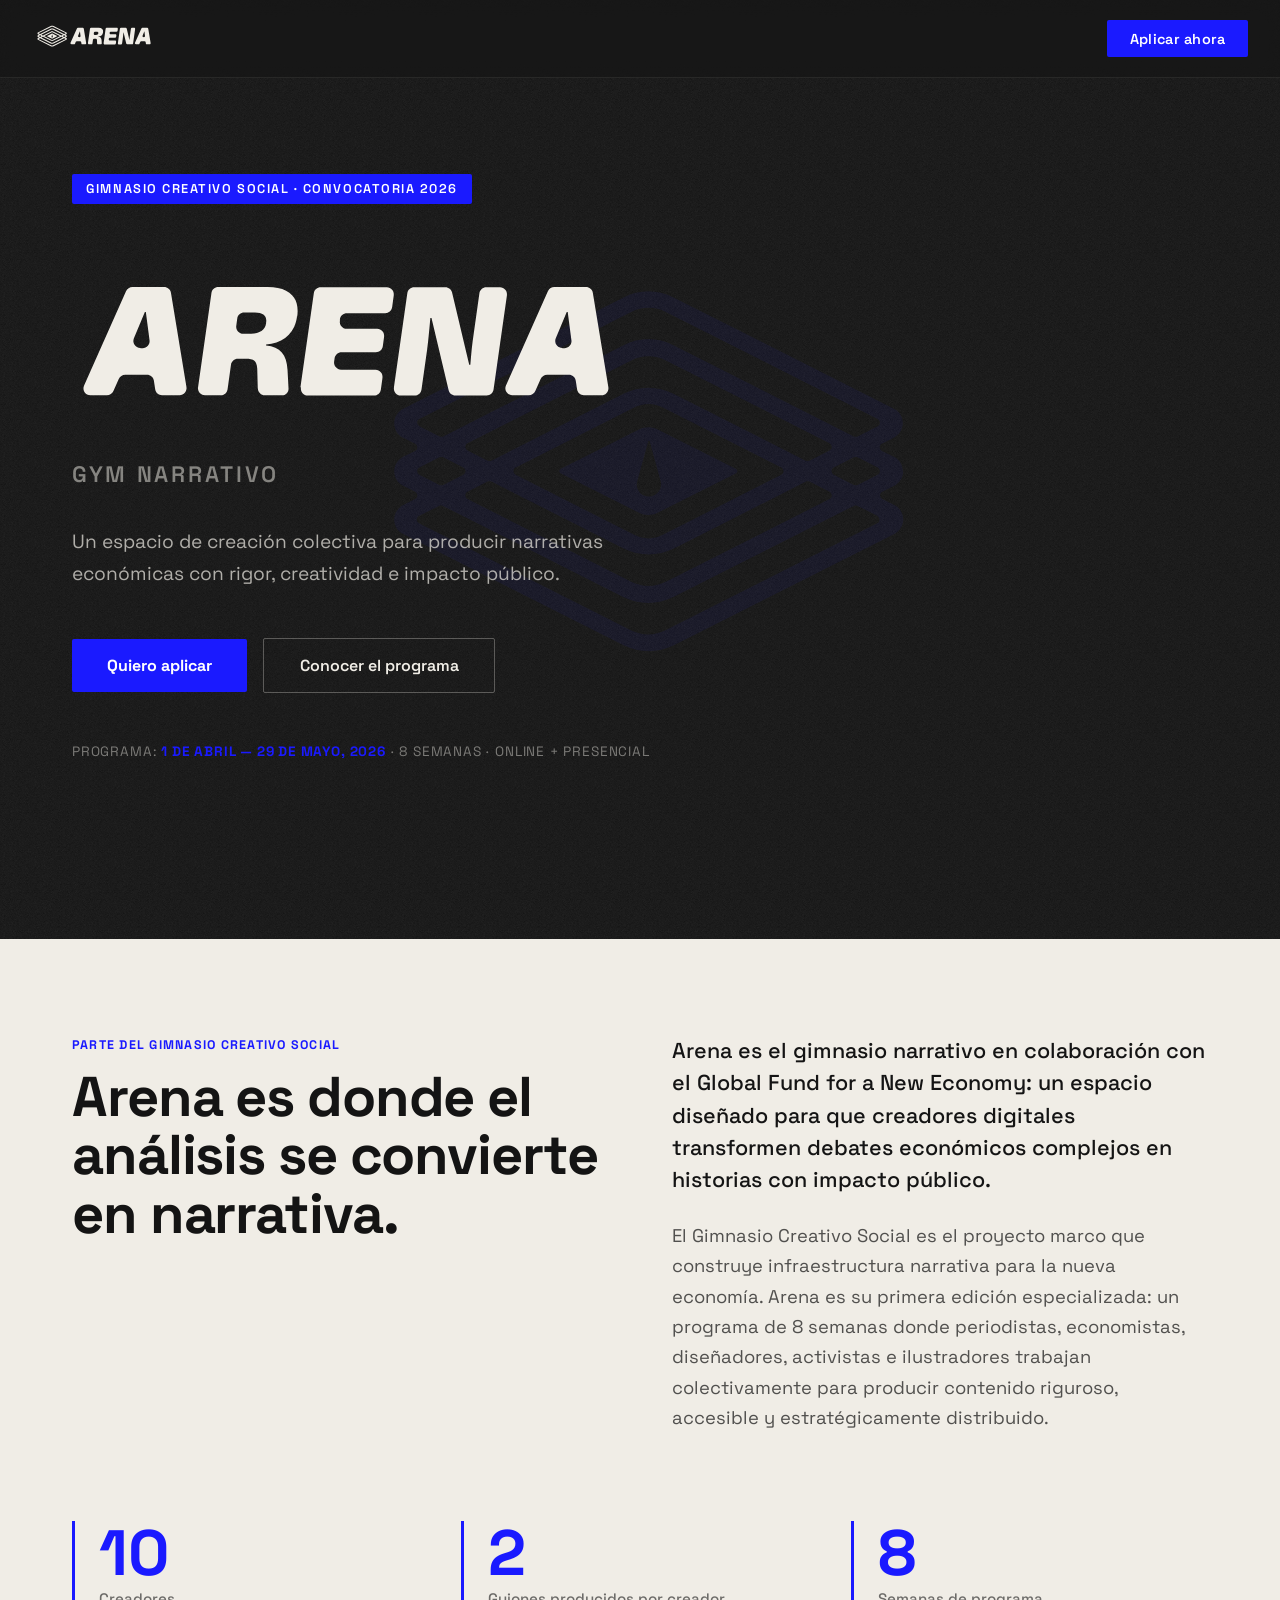
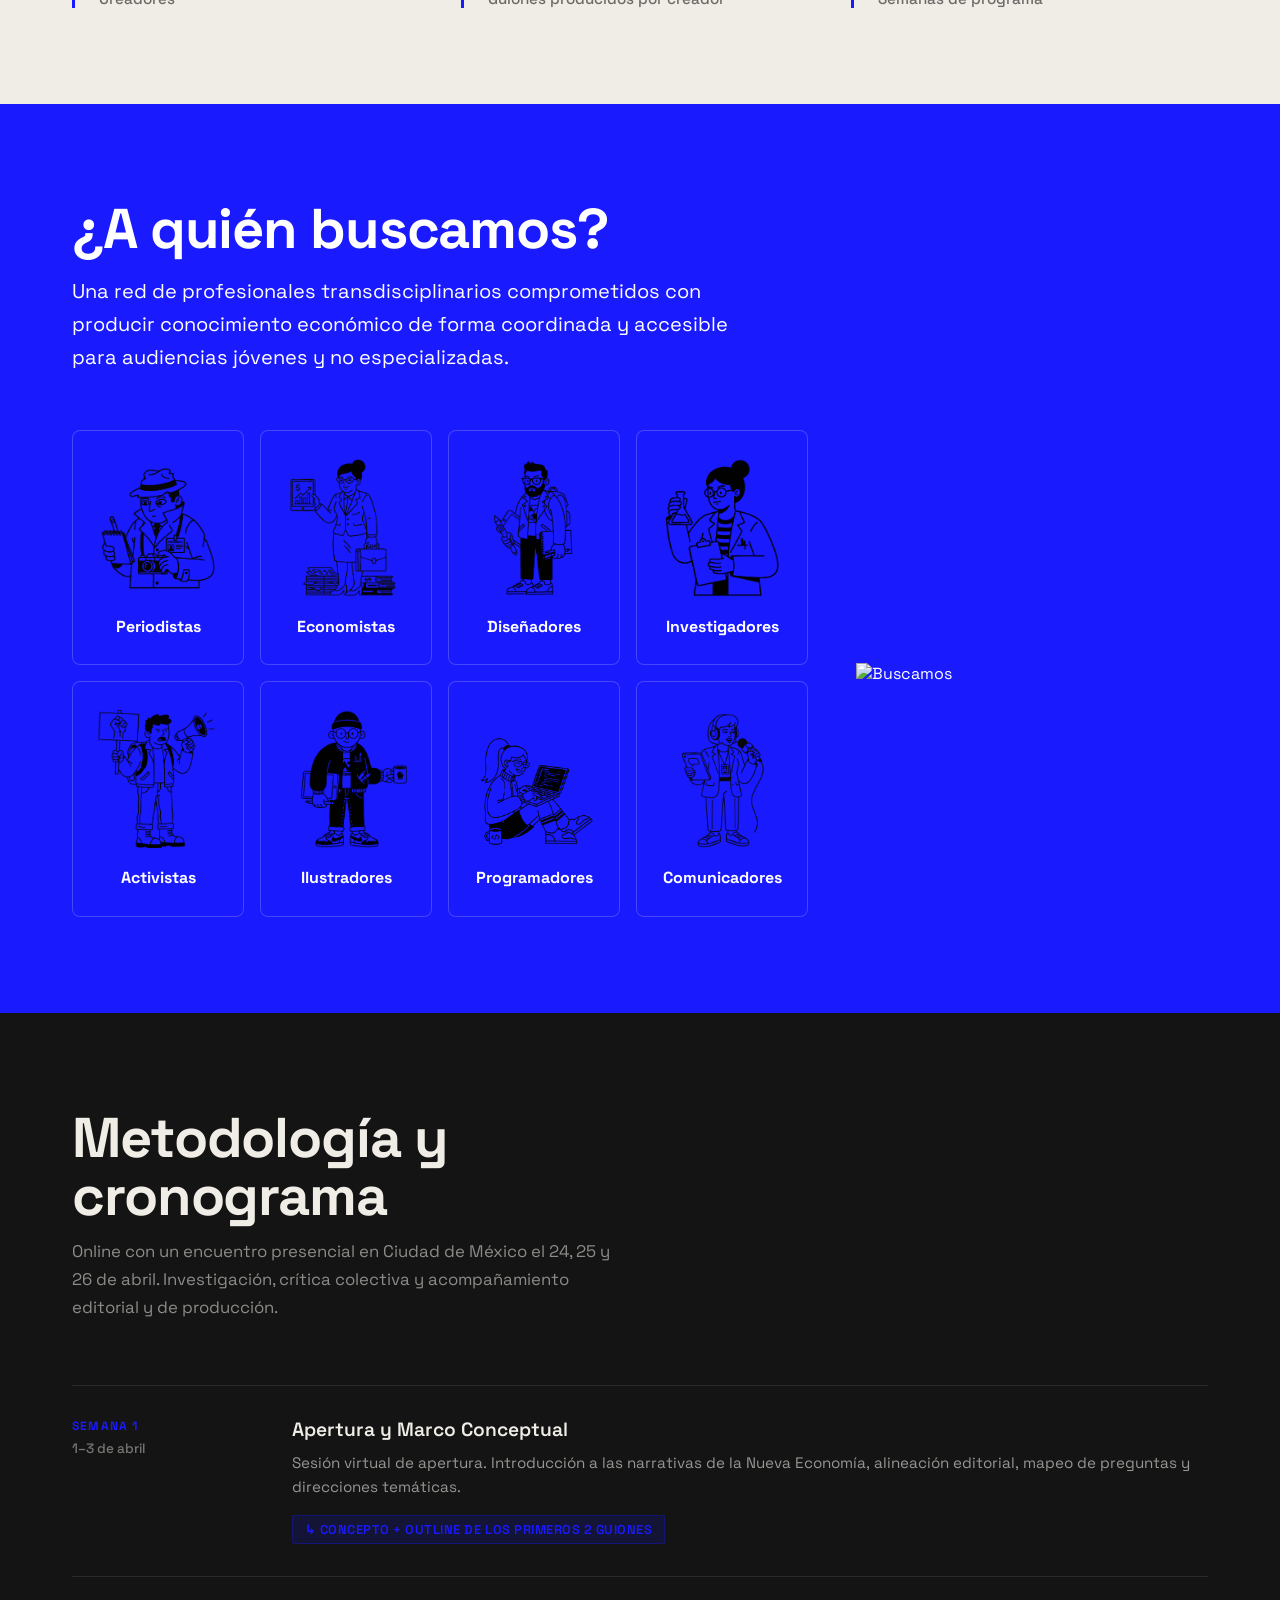
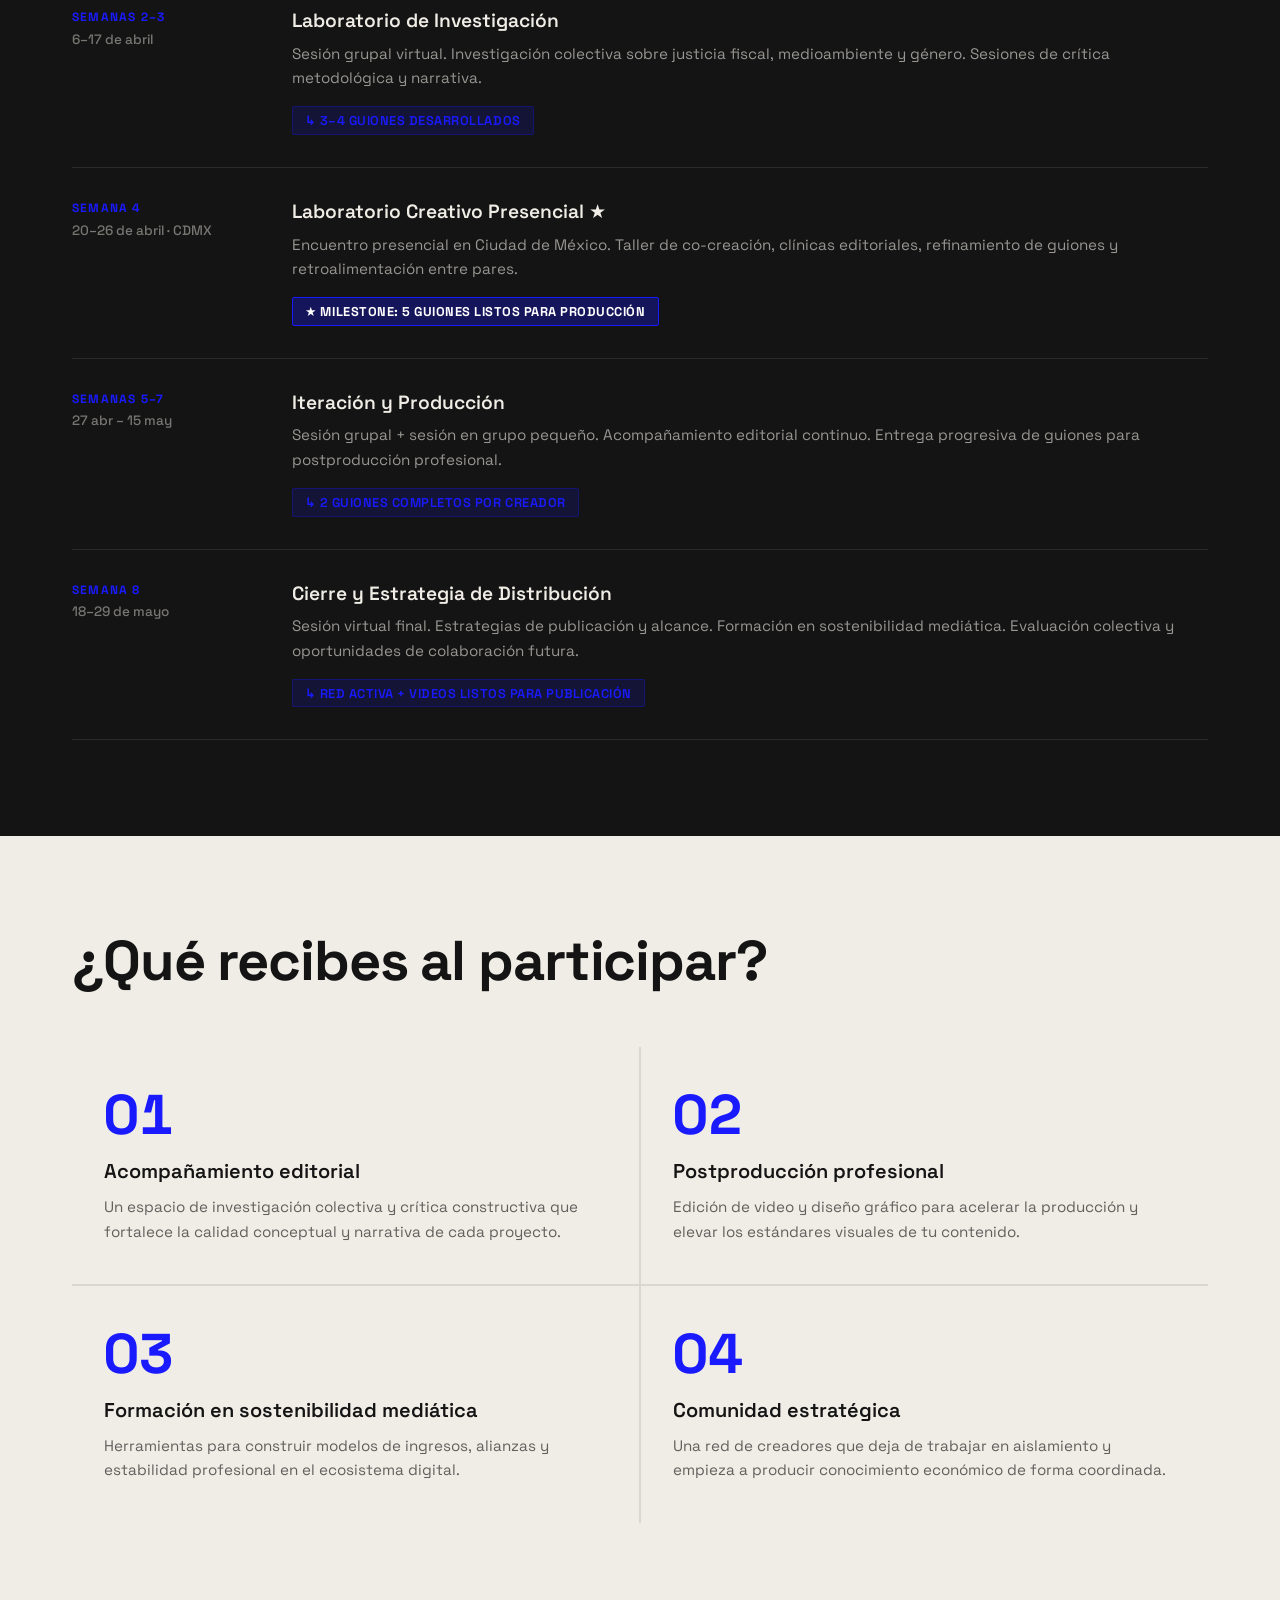
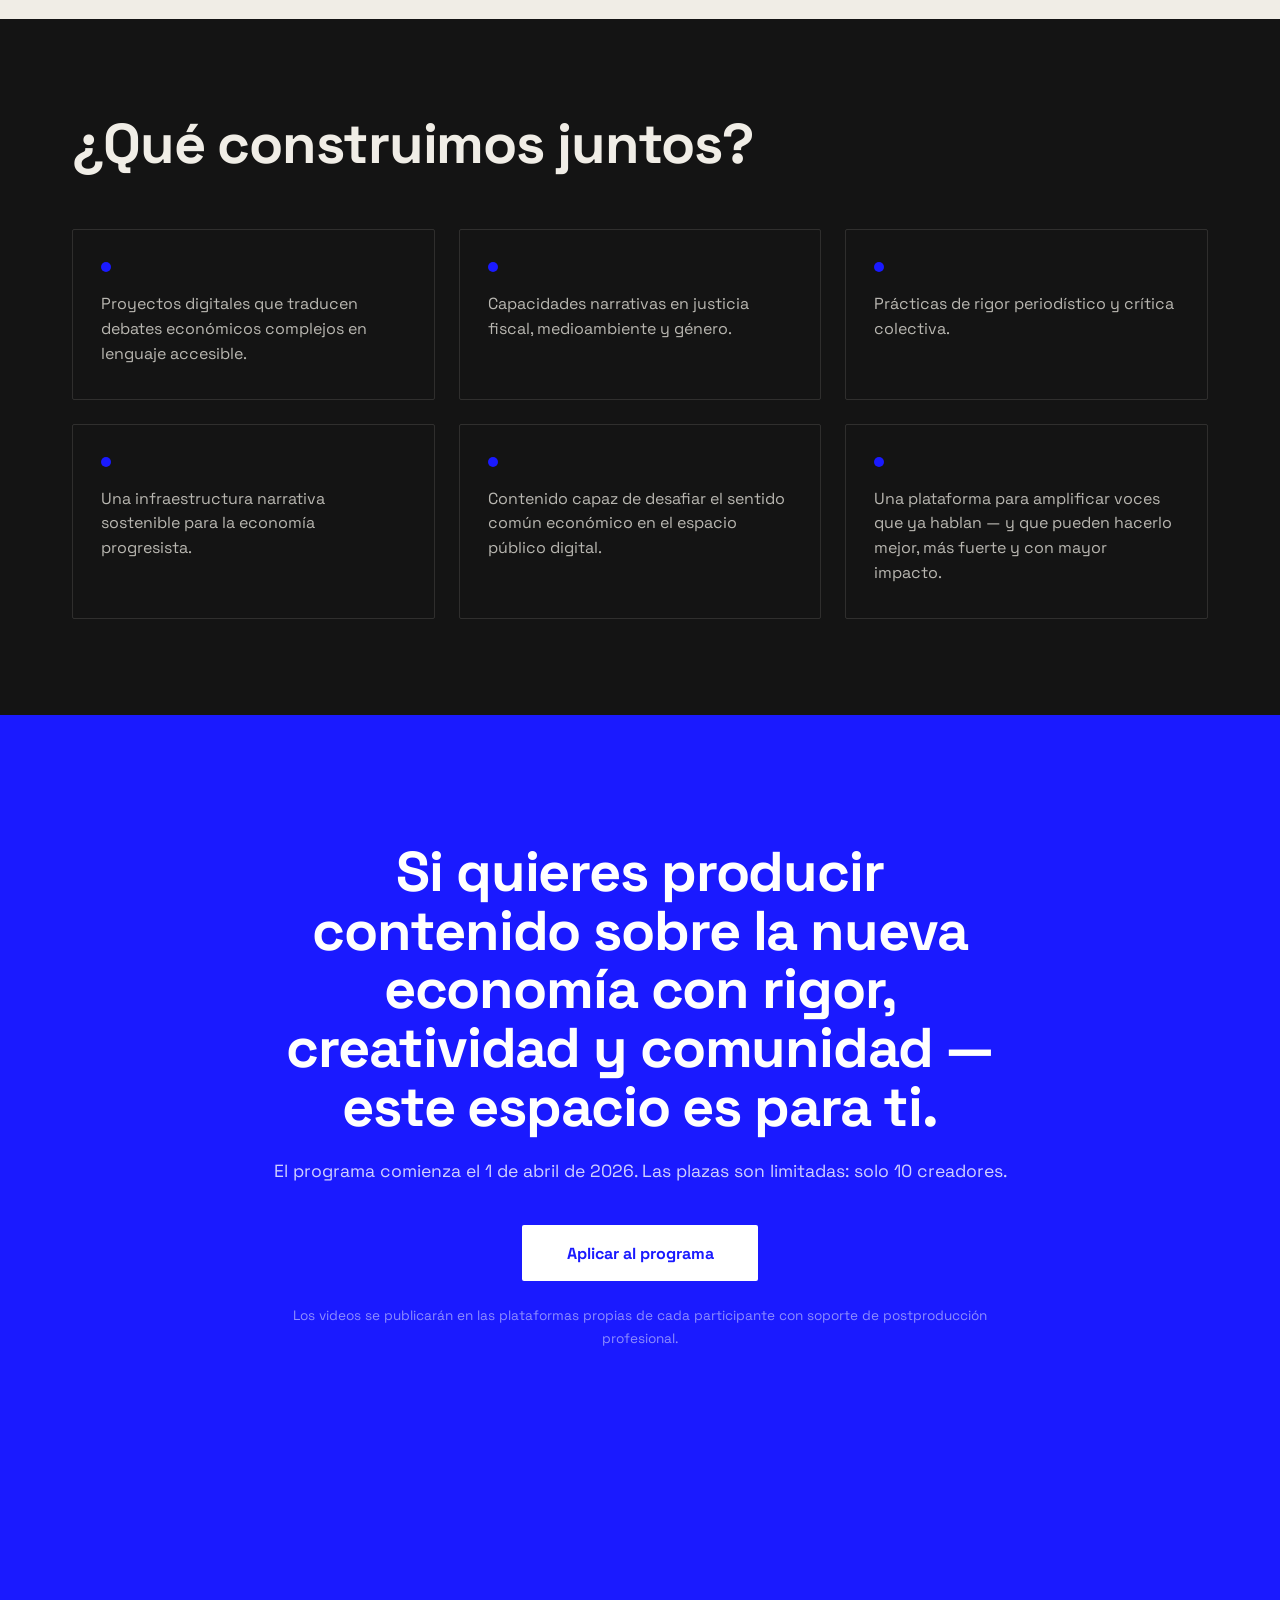
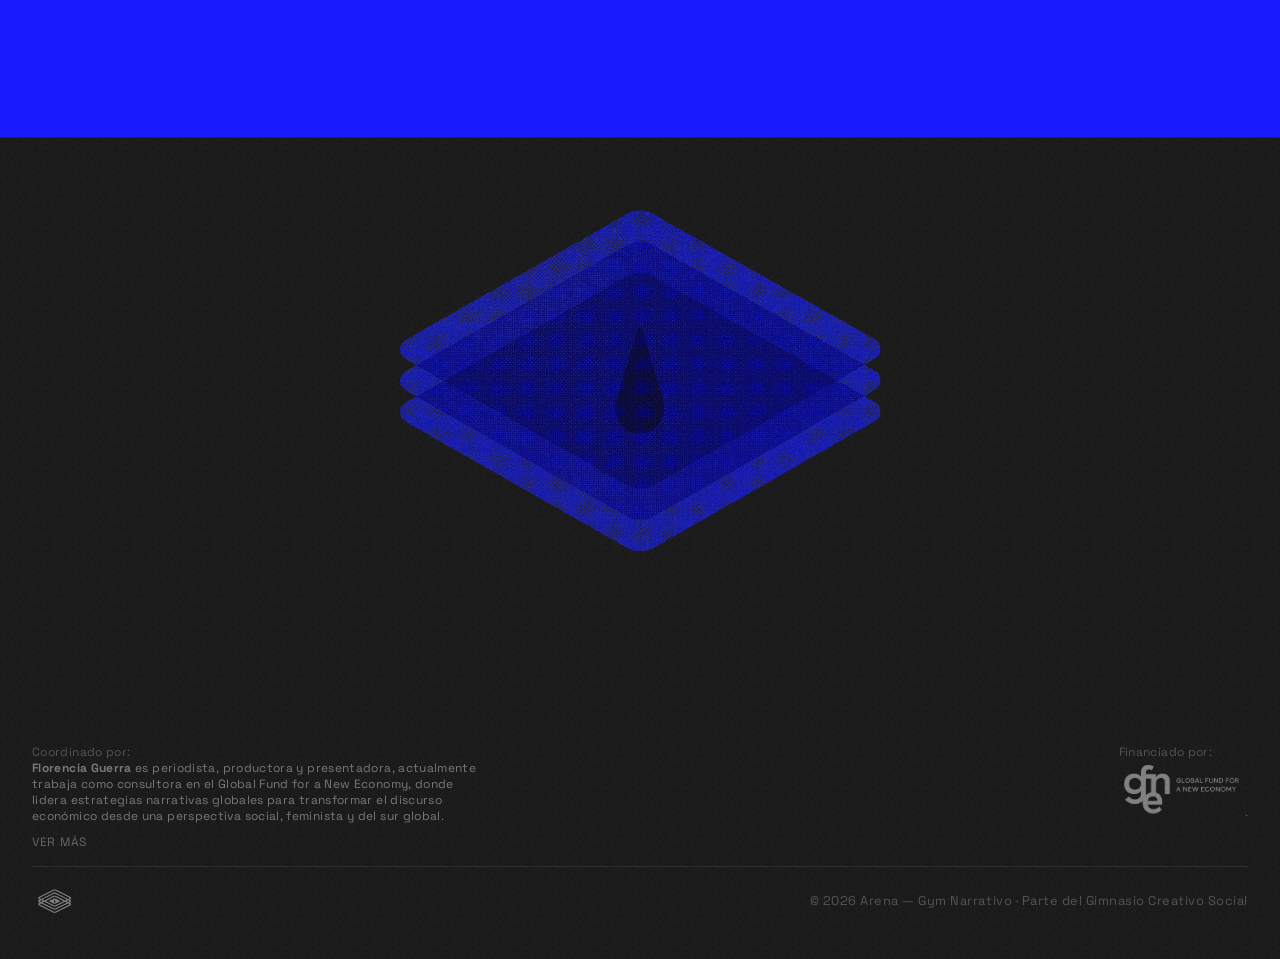
==== commit 800d9617: "cositas" ====
--- a/index.html
+++ b/index.html
@@ -412,8 +412,11 @@
       function generateTile() {
         const imageData = ctx.createImageData(TILE, TILE);
         const data = imageData.data;
+        const isMobile = window.matchMedia('(max-width: 768px)').matches;
+        const lo = isMobile ? 100 : 0;
+        const range = isMobile ? 80 : 255;
         for (let i = 0; i < data.length; i += 4) {
-          const v = Math.random() * 255 | 0;
+          const v = lo + (Math.random() * range | 0);
           data[i] = data[i+1] = data[i+2] = v;
           data[i+3] = 255;
         }
@@ -423,7 +426,8 @@
       }
 
       generateTile();
-      setInterval(generateTile, 80);
+      const isMobile = window.matchMedia('(max-width: 768px)').matches;
+      setInterval(generateTile, isMobile ? 180 : 80);
     })();
   </script>
 
--- a/style.css
+++ b/style.css
@@ -683,7 +683,7 @@
   .nav-cta { display: none; }
   /* Hero */
   #hero{
-    padding-top: 0;
+    padding-top: 78px;
   }
   .hero-inner { flex-direction: column; align-items: flex-start; }
   .hero-image { display: none; }
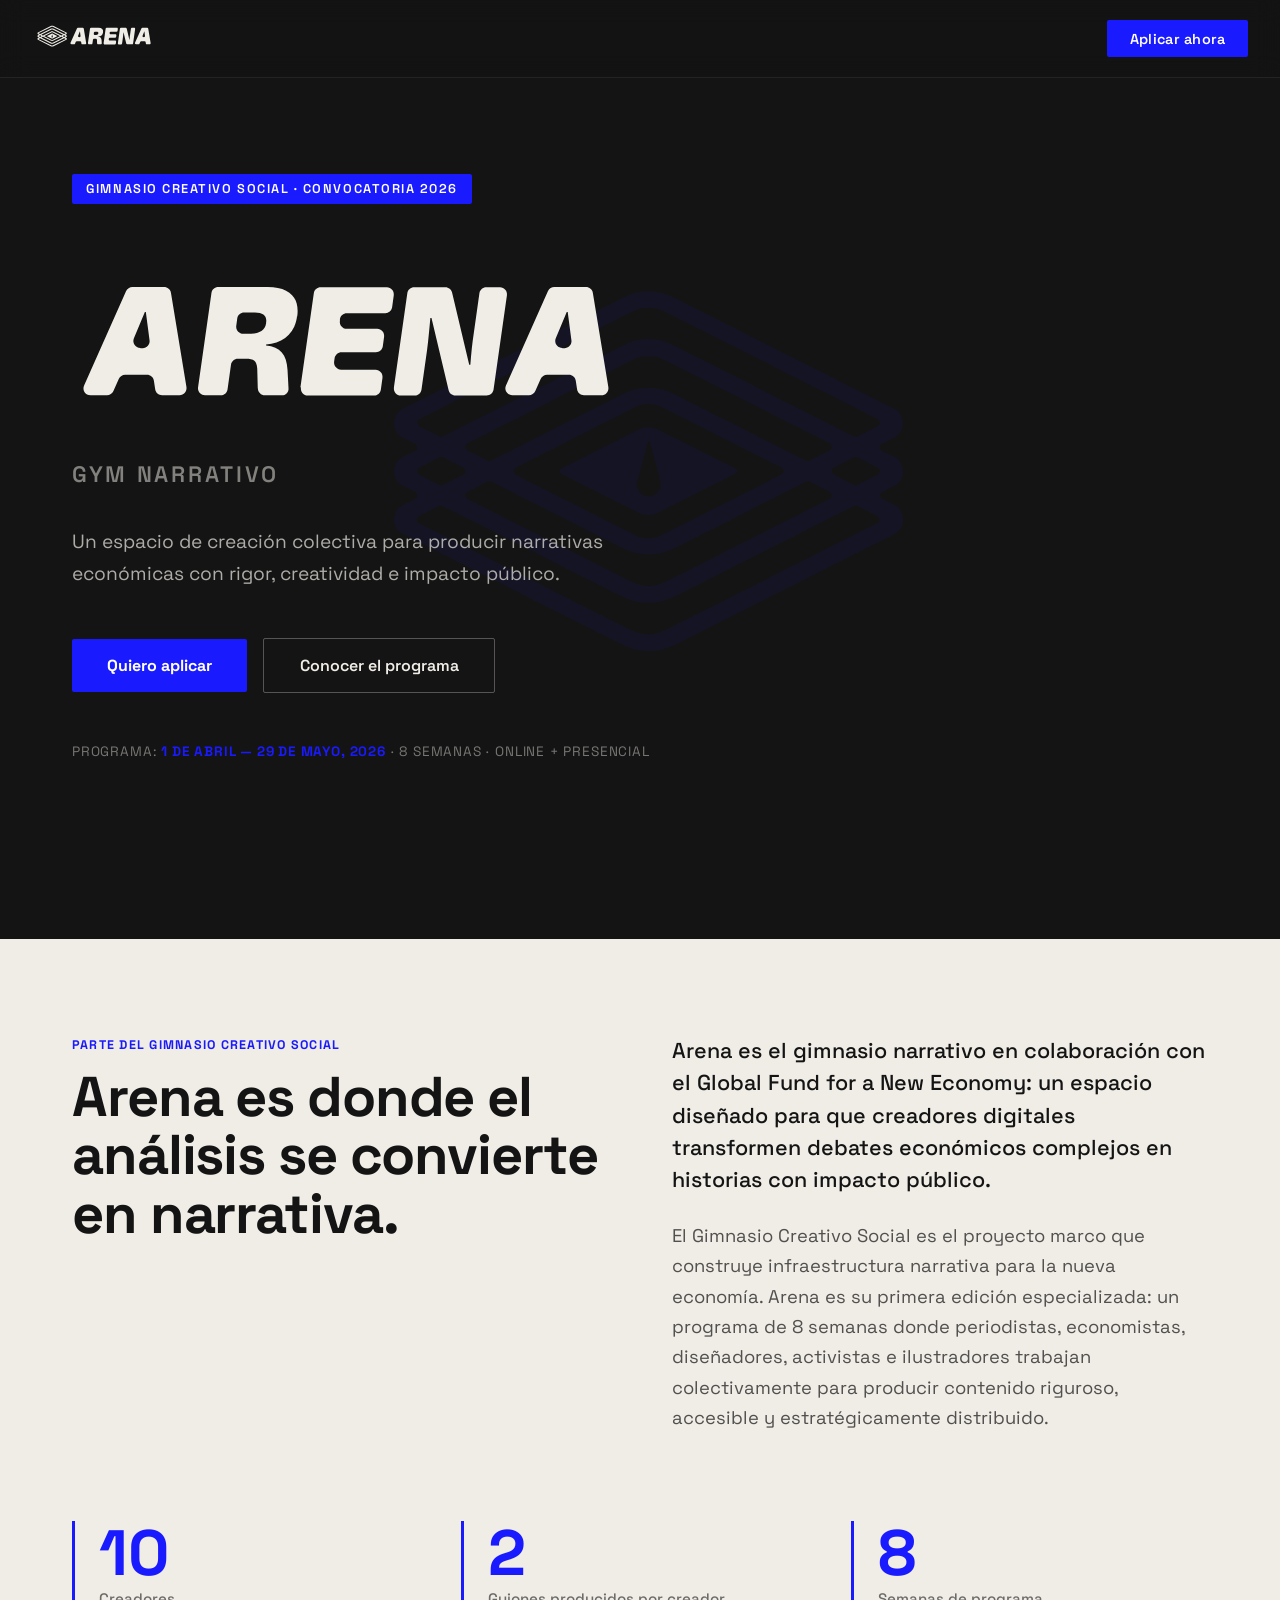
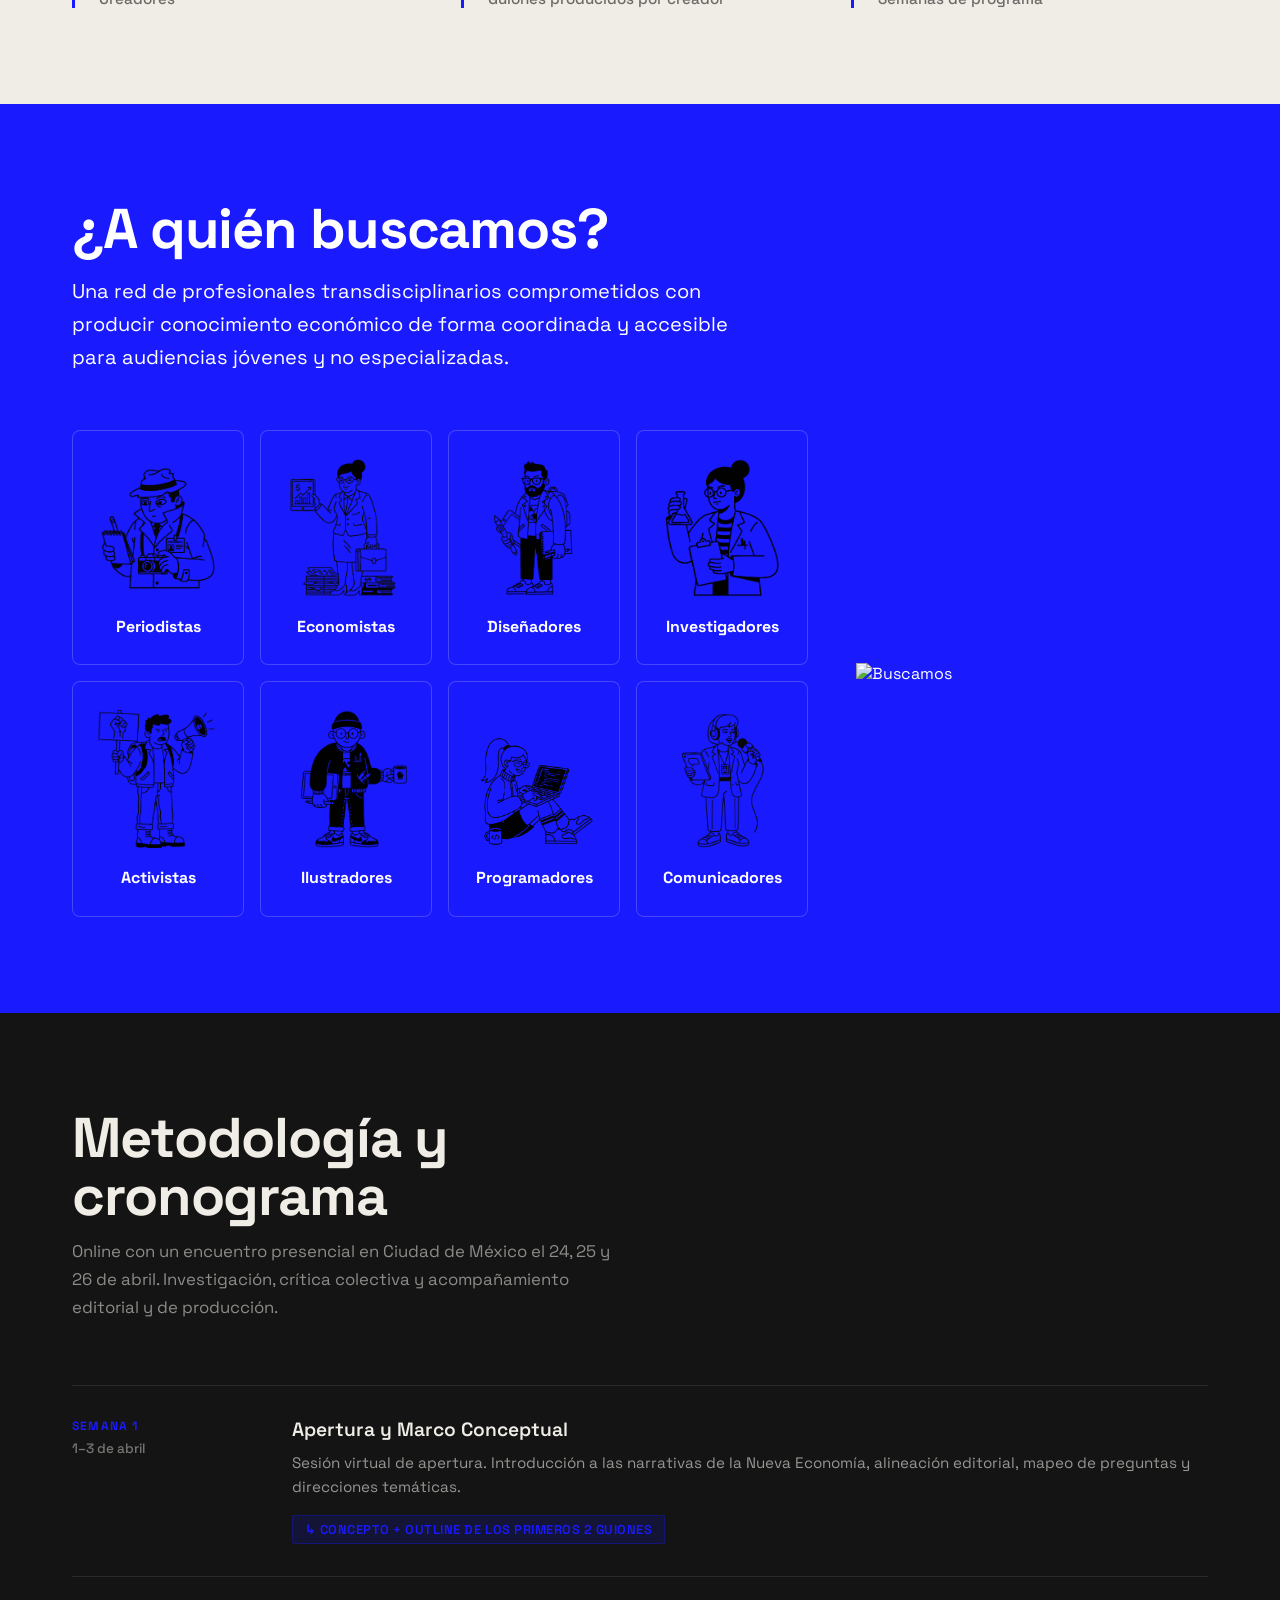
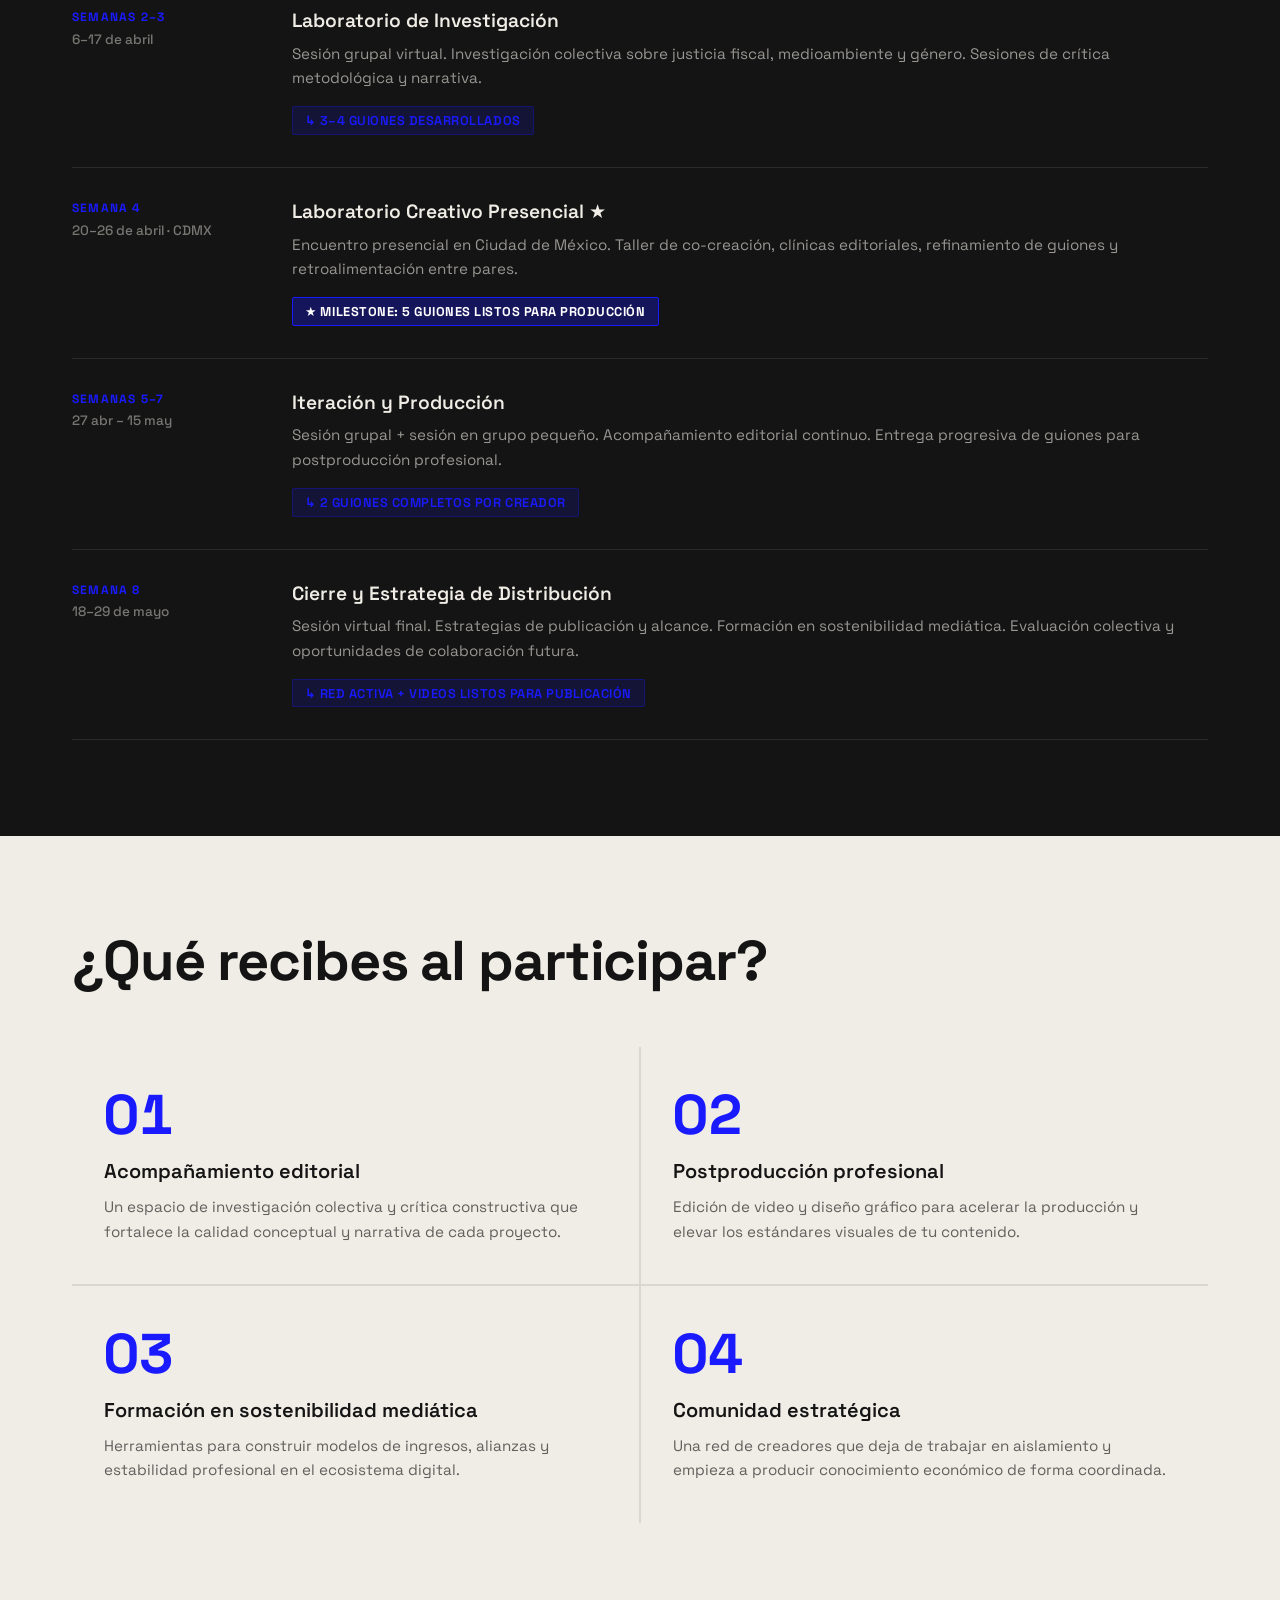
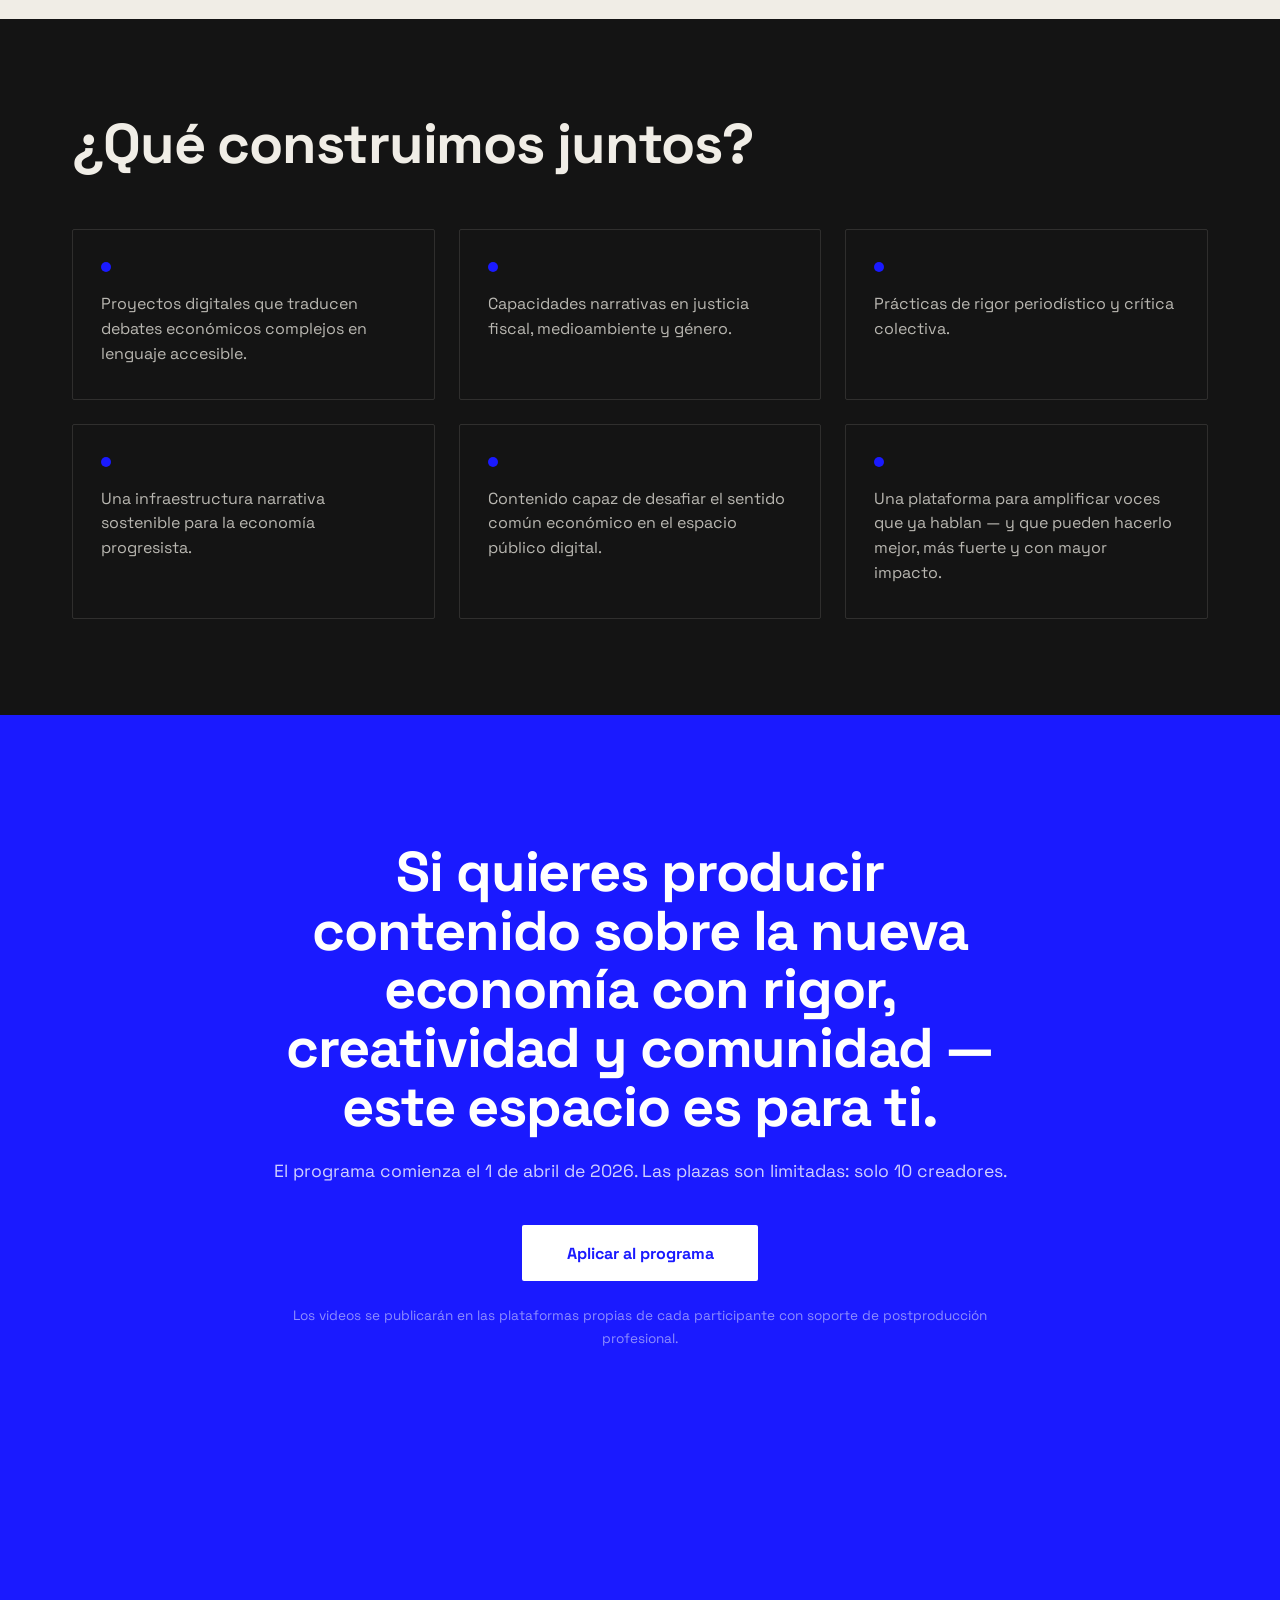
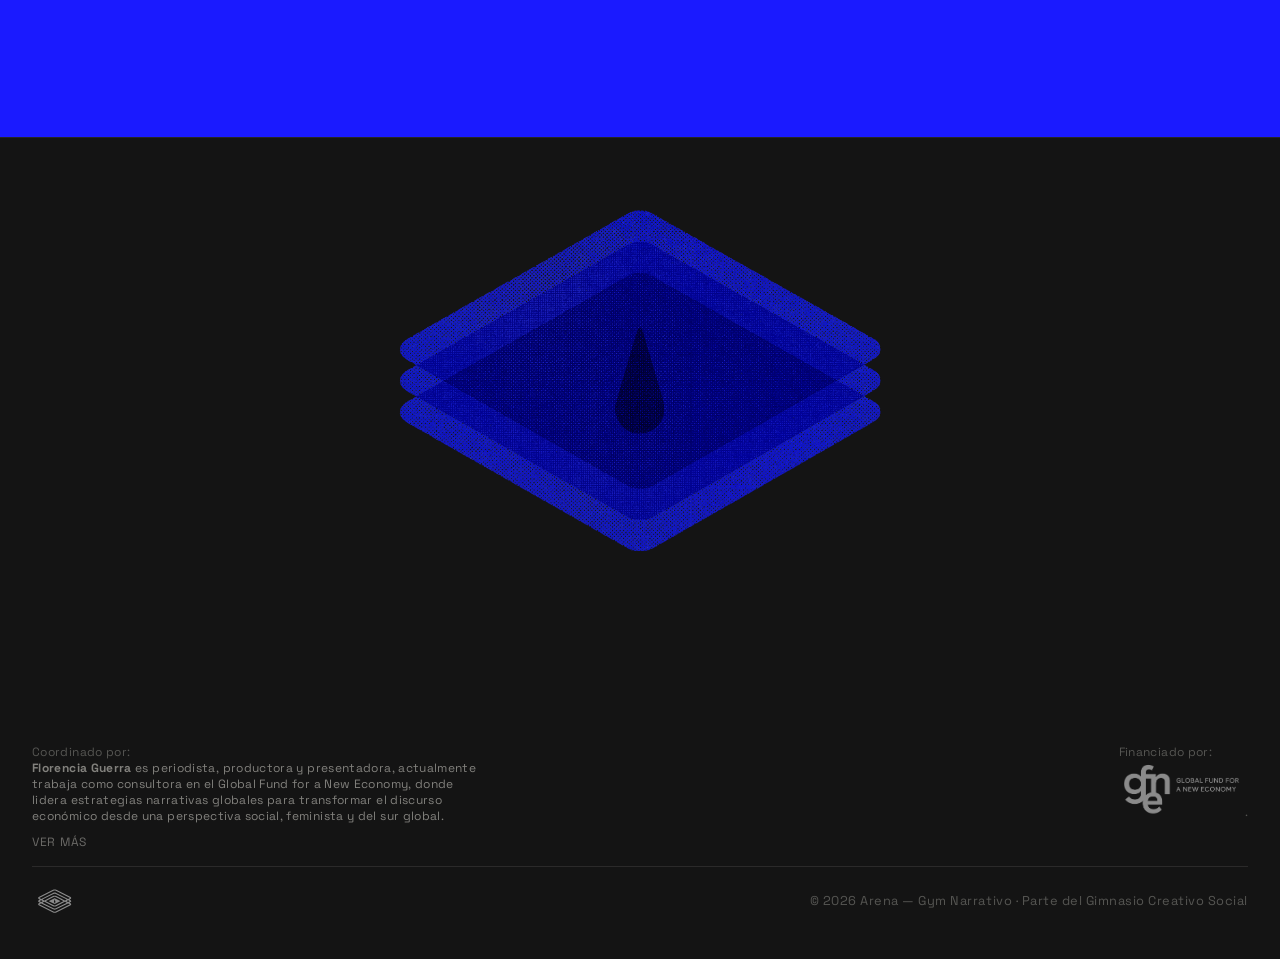
==== commit 679103d5: "noise issue" ====
--- a/index.html
+++ b/index.html
@@ -39,7 +39,6 @@
 
   <!-- ── HERO ── -->
   <section id="hero">
-    <div id="hero-noise"></div>
     <svg class="hero-bg-isotipo" xmlns="http://www.w3.org/2000/svg" viewBox="0 0 159.5 129.9">
       <path d="M141.4,65.5c0-1.5-.8-2.8-2.1-3.4l-2.8-1.4c-.7-.4-.7-1.4,0-1.7l2.8-1.4c1.3-.7,2.1-2,2.1-3.4,0-1.5-.8-2.8-2.1-3.4l-51.7-26.1h0c-3.7-1.9-8.1-1.9-11.7,0l-51.7,26.1c-1.3.7-2.1,2-2.1,3.4,0,1.5.8,2.8,2.1,3.4l2.8,1.4c.7.4.7,1.4,0,1.7l-2.8,1.4c-1.3.7-2.1,2-2.1,3.4,0,1.5.8,2.8,2.1,3.4l2.8,1.4c.7.4.7,1.4,0,1.7l-2.8,1.4c-1.3.7-2.1,2-2.1,3.4,0,1.5.8,2.8,2.1,3.4l51.7,26.1c1.8.9,3.9,1.4,5.9,1.4s4-.5,5.9-1.4l51.7-26.1c1.3-.7,2.1-2,2.1-3.4,0-1.5-.8-2.8-2.1-3.4l-2.8-1.4c-.7-.4-.7-1.4,0-1.7l2.8-1.4c1.3-.7,2.1-2,2.1-3.4ZM28,54.9c-.7-.4-.7-1.4,0-1.7l49.7-25.1c2.6-1.3,5.5-1.3,8.1,0l49.7,25.1c.7.4.7,1.4,0,1.7l-4.7,2.4c-.3.1-.6.1-.9,0l-42.3-21.4h0c-3.7-1.9-8.1-1.9-11.7,0l-42.3,21.4c-.3.1-.6.1-.9,0l-4.7-2.4ZM85.1,80.4c-2.1,1.1-4.6,1.1-6.7,0l-27.8-14.1c-.7-.4-.7-1.4,0-1.7l27.8-14.1c2.1-1.1,4.6-1.1,6.7,0l27.8,14.1c.7.4.7,1.4,0,1.7l-27.8,14.1ZM119.5,67.9l4.7,2.4c.7.4.7,1.4,0,1.7l-38.4,19.4c-2.6,1.3-5.5,1.3-8.1,0l-38.4-19.4c-.7-.4-.7-1.4,0-1.7l4.7-2.4c.3-.1.6-.1.9,0l31,15.7c1.8.9,3.9,1.4,5.9,1.4s4-.5,5.9-1.4l31-15.7c.3-.1.6-.1.9,0ZM87.6,47.3h0c-3.7-1.9-8.1-1.9-11.7,0l-31,15.7c-.3.1-.6.1-.9,0l-4.7-2.4c-.7-.4-.7-1.4,0-1.7l38.4-19.4c2.6-1.3,5.5-1.3,8.1,0l38.4,19.4c.7.4.7,1.4,0,1.7l-4.7,2.4c-.3.1-.6.1-.9,0l-31-15.7ZM28,64.6l4.7-2.4c.3-.1.6-.1.9,0l4.7,2.4c.7.4.7,1.4,0,1.7l-4.7,2.4c-.3.1-.6.1-.9,0l-4.7-2.4c-.7-.4-.7-1.4,0-1.7ZM135.4,76c.7.4.7,1.4,0,1.7l-49.7,25.1c-2.6,1.3-5.5,1.3-8.1,0l-49.7-25.1c-.7-.4-.7-1.4,0-1.7l4.7-2.4c.3-.1.6-.1.9,0l42.3,21.4c1.8.9,3.9,1.4,5.9,1.4s4-.5,5.9-1.4l42.3-21.4c.3-.1.6-.1.9,0l4.7,2.4ZM129.9,68.7l-4.7-2.4c-.7-.4-.7-1.4,0-1.7l4.7-2.4c.3-.1.6-.1.9,0l4.7,2.4c.7.4.7,1.4,0,1.7l-4.7,2.4c-.3.1-.6.1-.9,0Z"/>
       <path d="M102.2,64.9l-18.3-9.2c-1.4-.7-3-.7-4.4,0l-18.3,9.2c-.5.2-.5.9,0,1.1l18.3,9.2c1.4.7,3,.7,4.4,0l18.3-9.2c.5-.2.5-.9,0-1.1ZM81.8,71.4c-1.9,0-3.2-1.8-2.7-3.6l2.6-9.4h.3l2.6,9.4c.5,1.8-.9,3.6-2.7,3.6Z"/>
@@ -312,7 +311,6 @@
 
   <!-- ── FOOTER ── -->
   <footer>
-    <div id="footer-noise"></div>
     <div style="display:flex; align-items: center; justify-content: center; padding: 2rem;">
       <img style="width: 100%; max-width: 500px;" src="img/Arena+logo-2.png" alt="">
     </div>
--- a/style.css
+++ b/style.css
@@ -76,14 +76,13 @@
 #hero-noise {
   position: absolute;
   inset: 0;
+  display: block;
   width: 100%;
   height: 100%;
   z-index: 1;
   pointer-events: none;
   opacity: 0.14;
   filter: brightness(60%);
-  background-repeat: repeat;
-  background-size: 80px;
 }
 .hero-bg-isotipo {
   position: absolute;
@@ -480,14 +479,13 @@
 #footer-noise {
   position: absolute;
   inset: 0;
+  display: block;
   width: 100%;
   height: 100%;
   z-index: 1;
   pointer-events: none;
   opacity: 0.14;
   filter: brightness(60%);
-  background-repeat: repeat;
-  background-size: 80px;
 }
 footer svg .st0 { fill: rgba(240,237,230,0.3); }
 footer svg { height: 22px; width: auto; }
@@ -684,6 +682,23 @@
   /* Hero */
   #hero{
     padding-top: 78px;
+  }
+  #hero::before, footer::before{
+    content: "";
+    filter: brightness(60%);
+    pointer-events: none;
+    z-index: 10;
+    opacity: .14;
+    top: 0;
+    left: 0;
+    background-image: url(/img/noise.webp);
+    background-position: 0 0;
+    background-repeat: repeat;
+    background-size: 144px;
+    width: 150vw;
+    height: 150vh;
+    position: fixed;
+    inset: 0;
   }
   .hero-inner { flex-direction: column; align-items: flex-start; }
   .hero-image { display: none; }
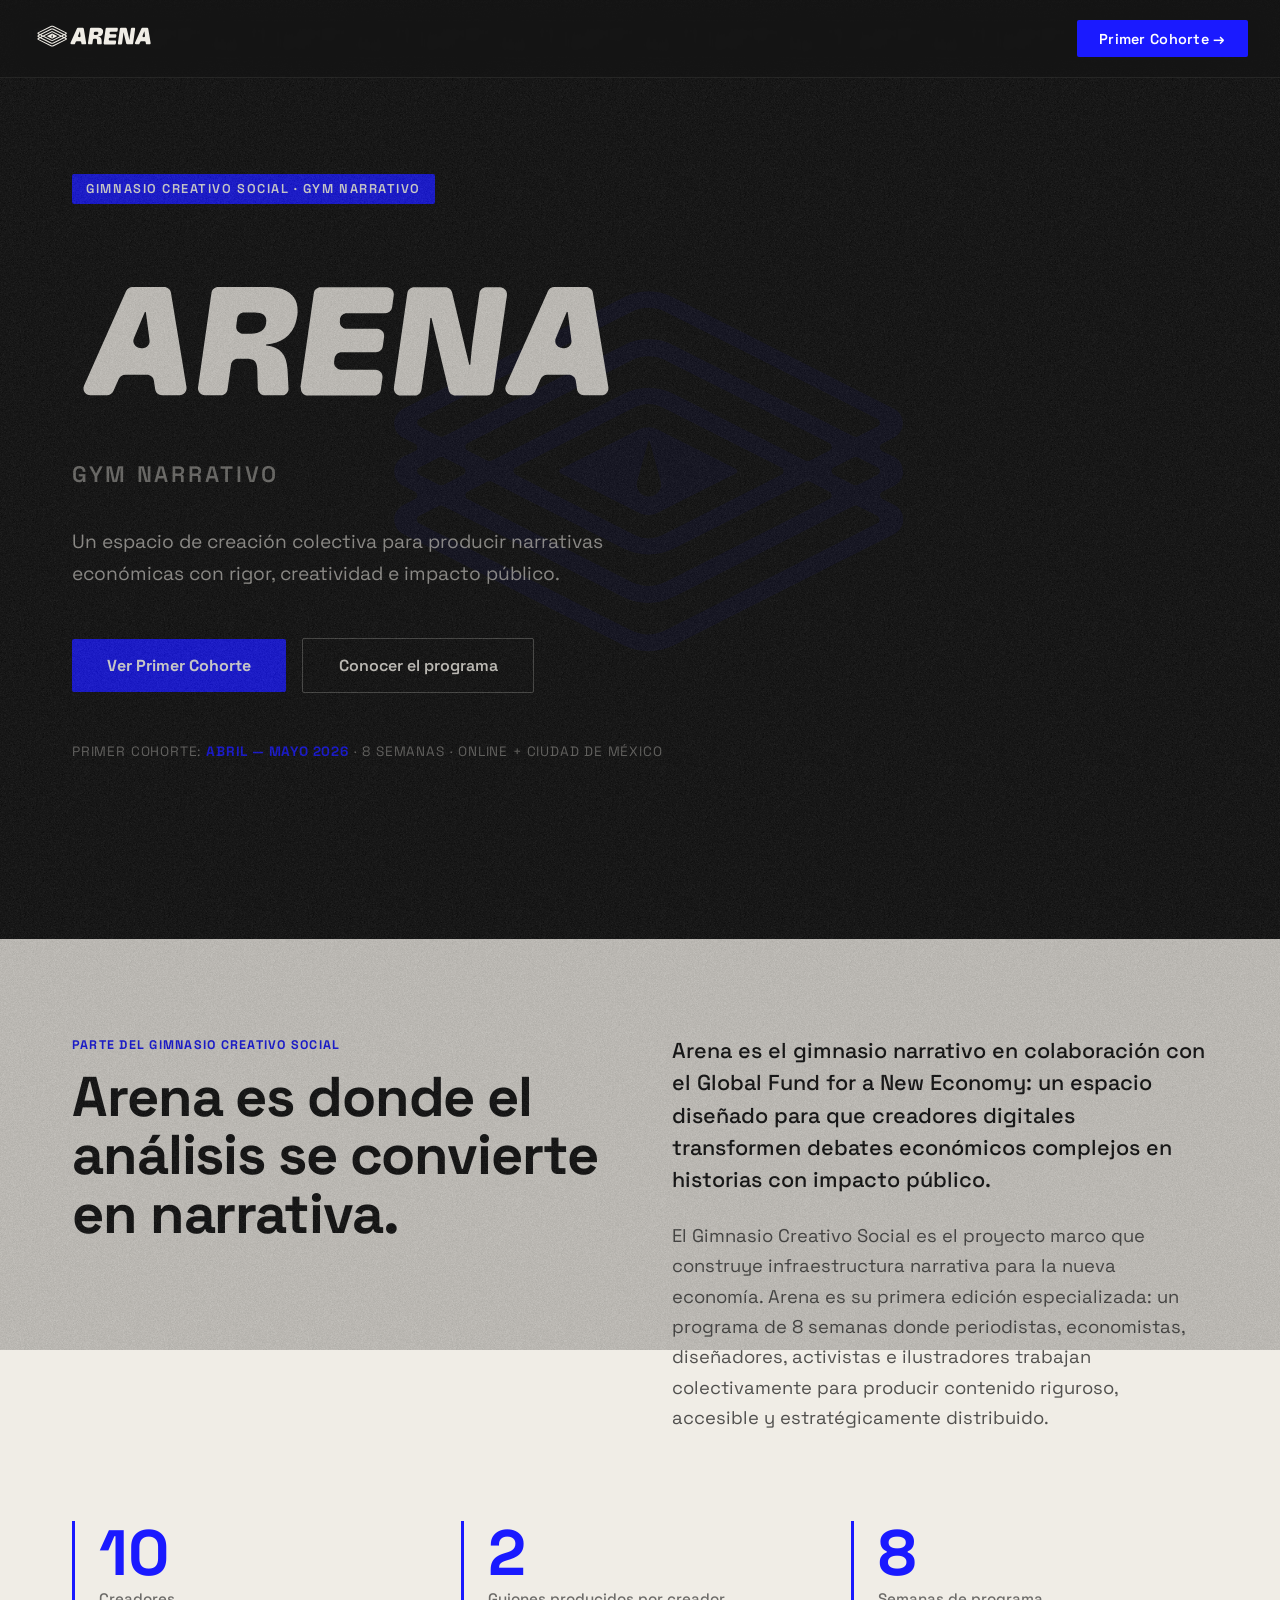
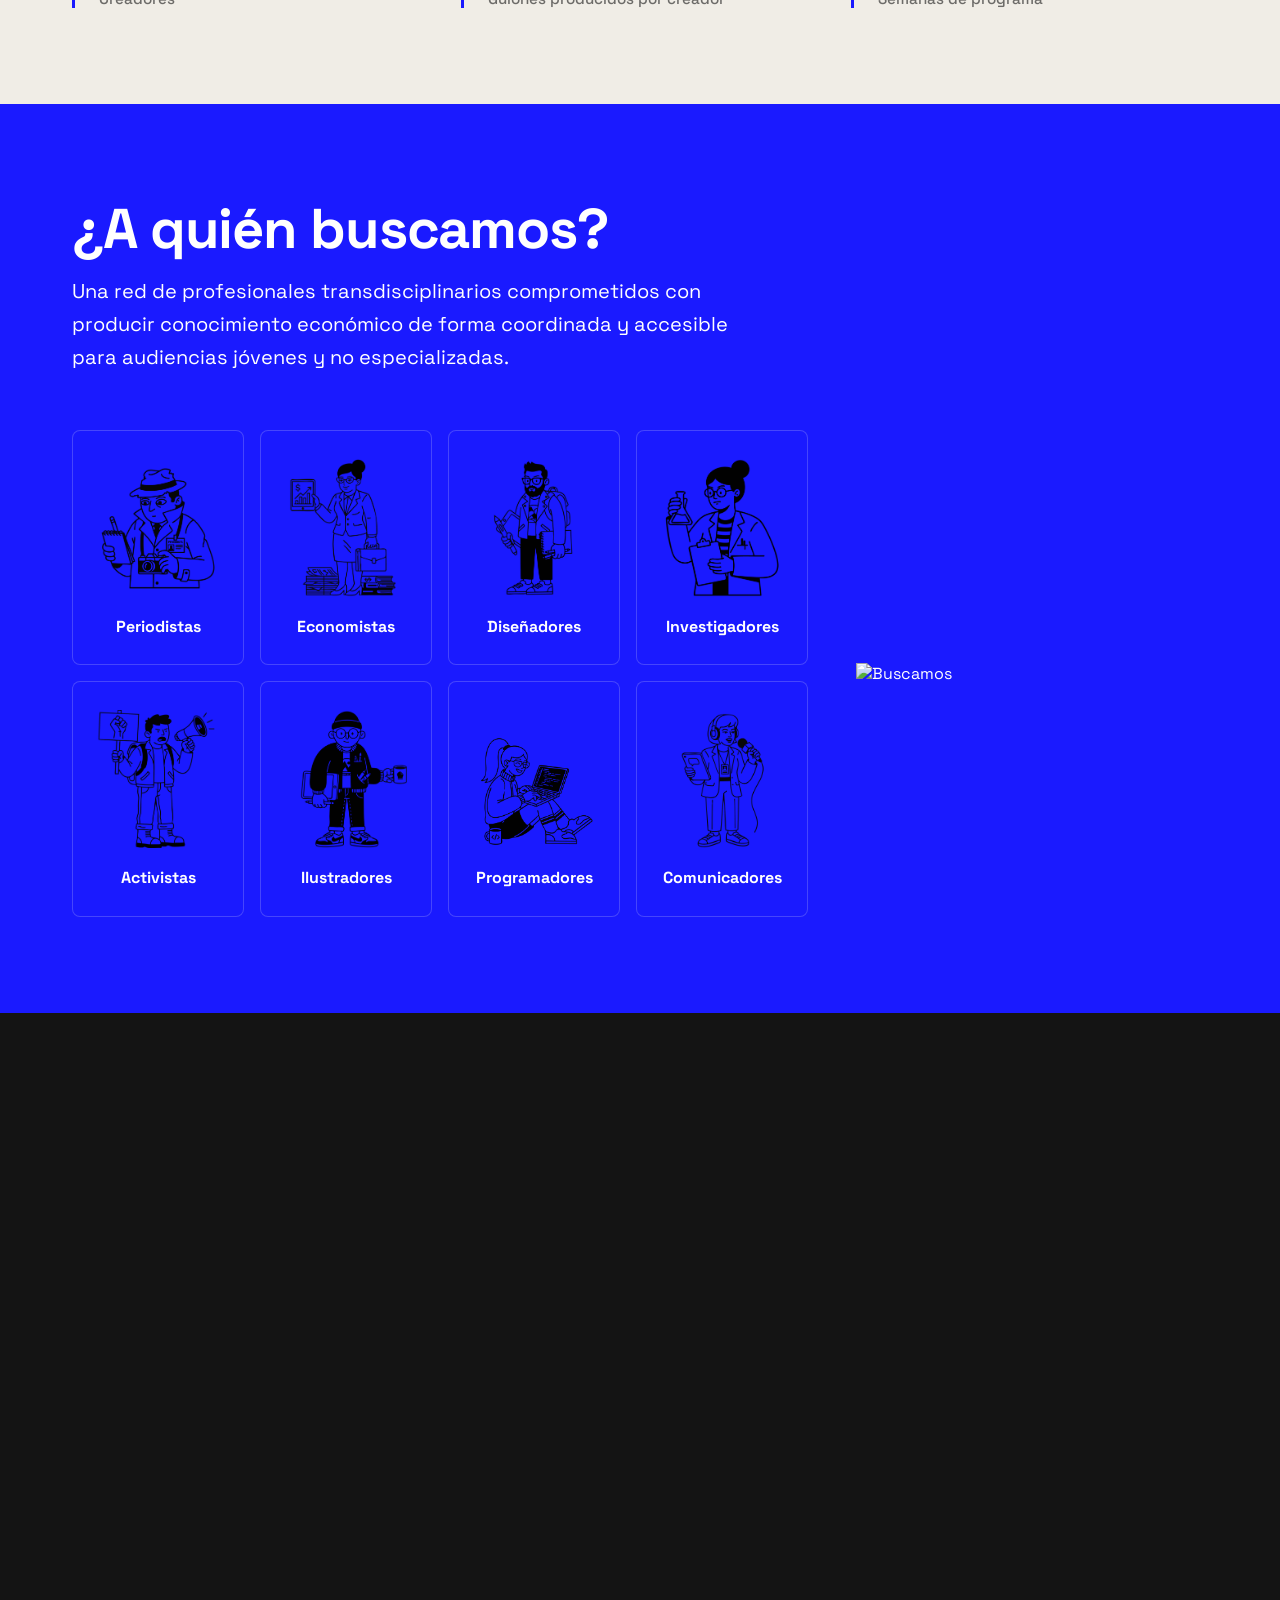
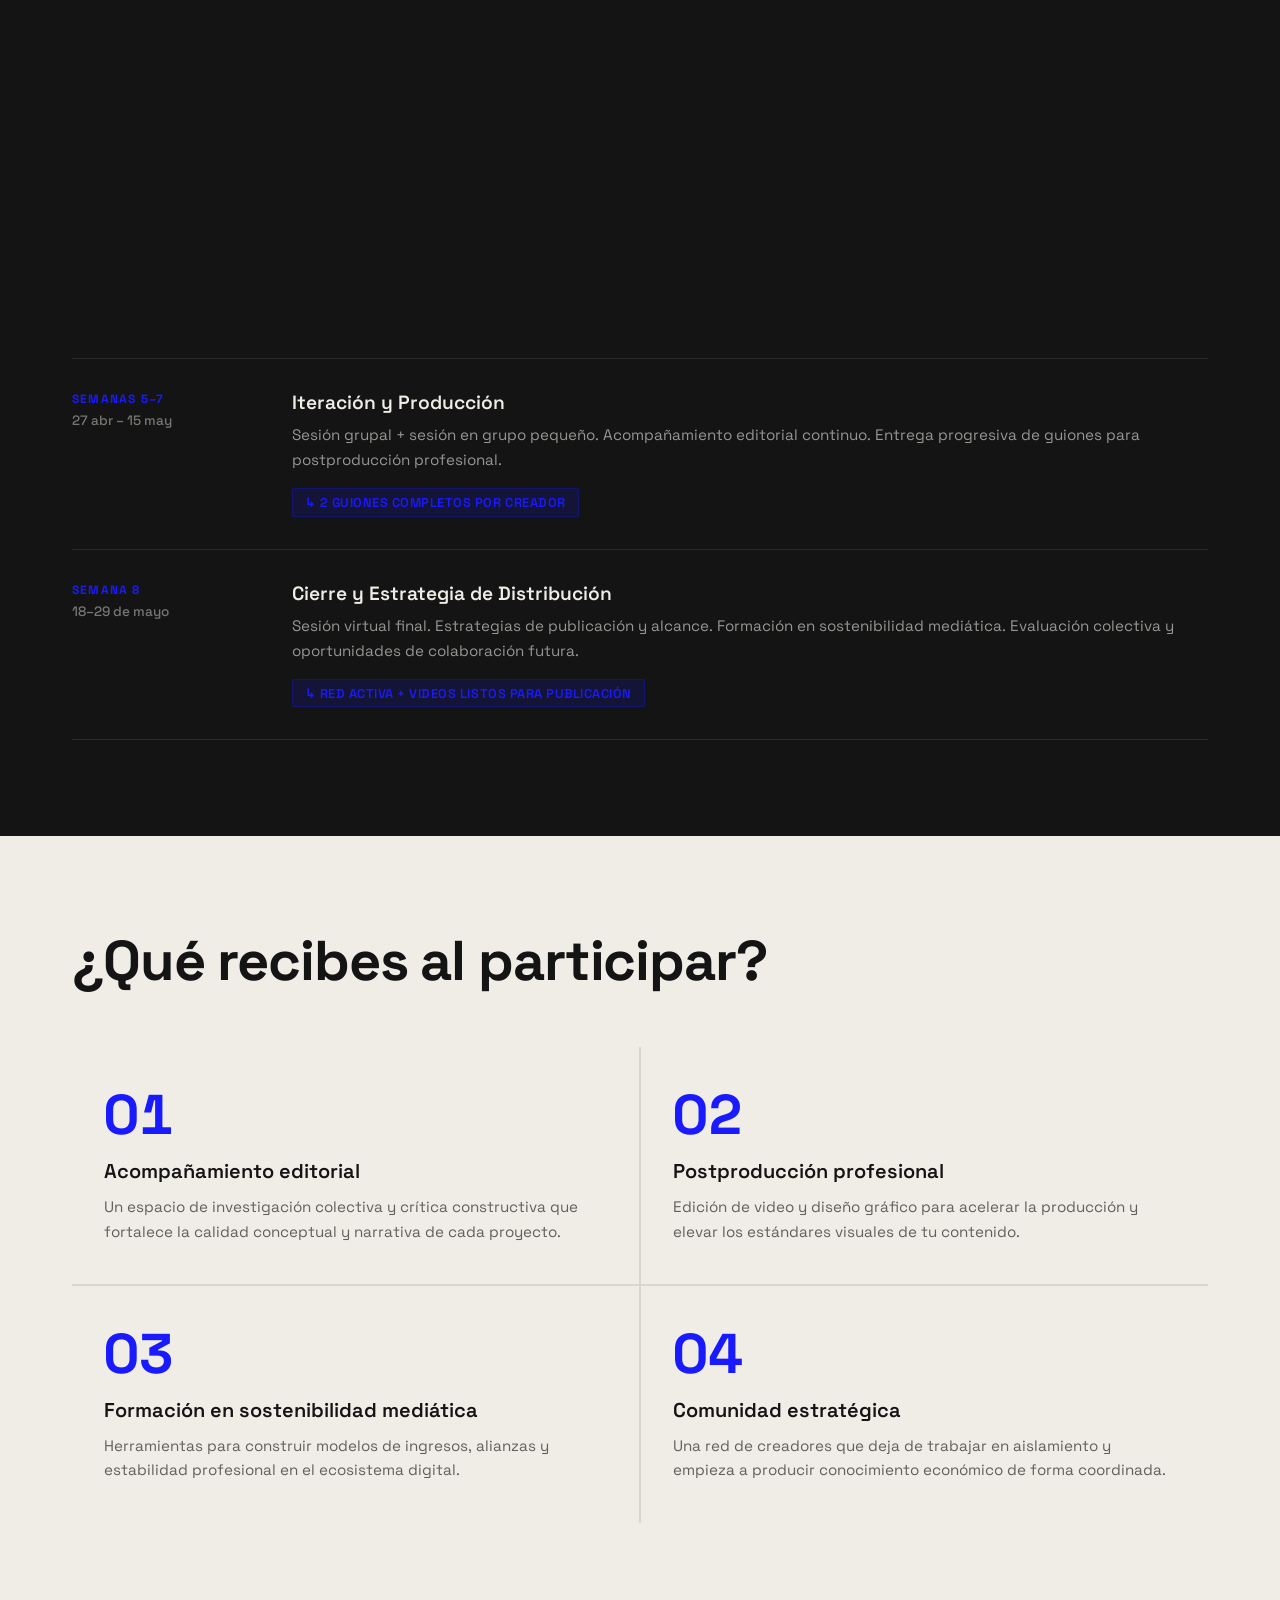
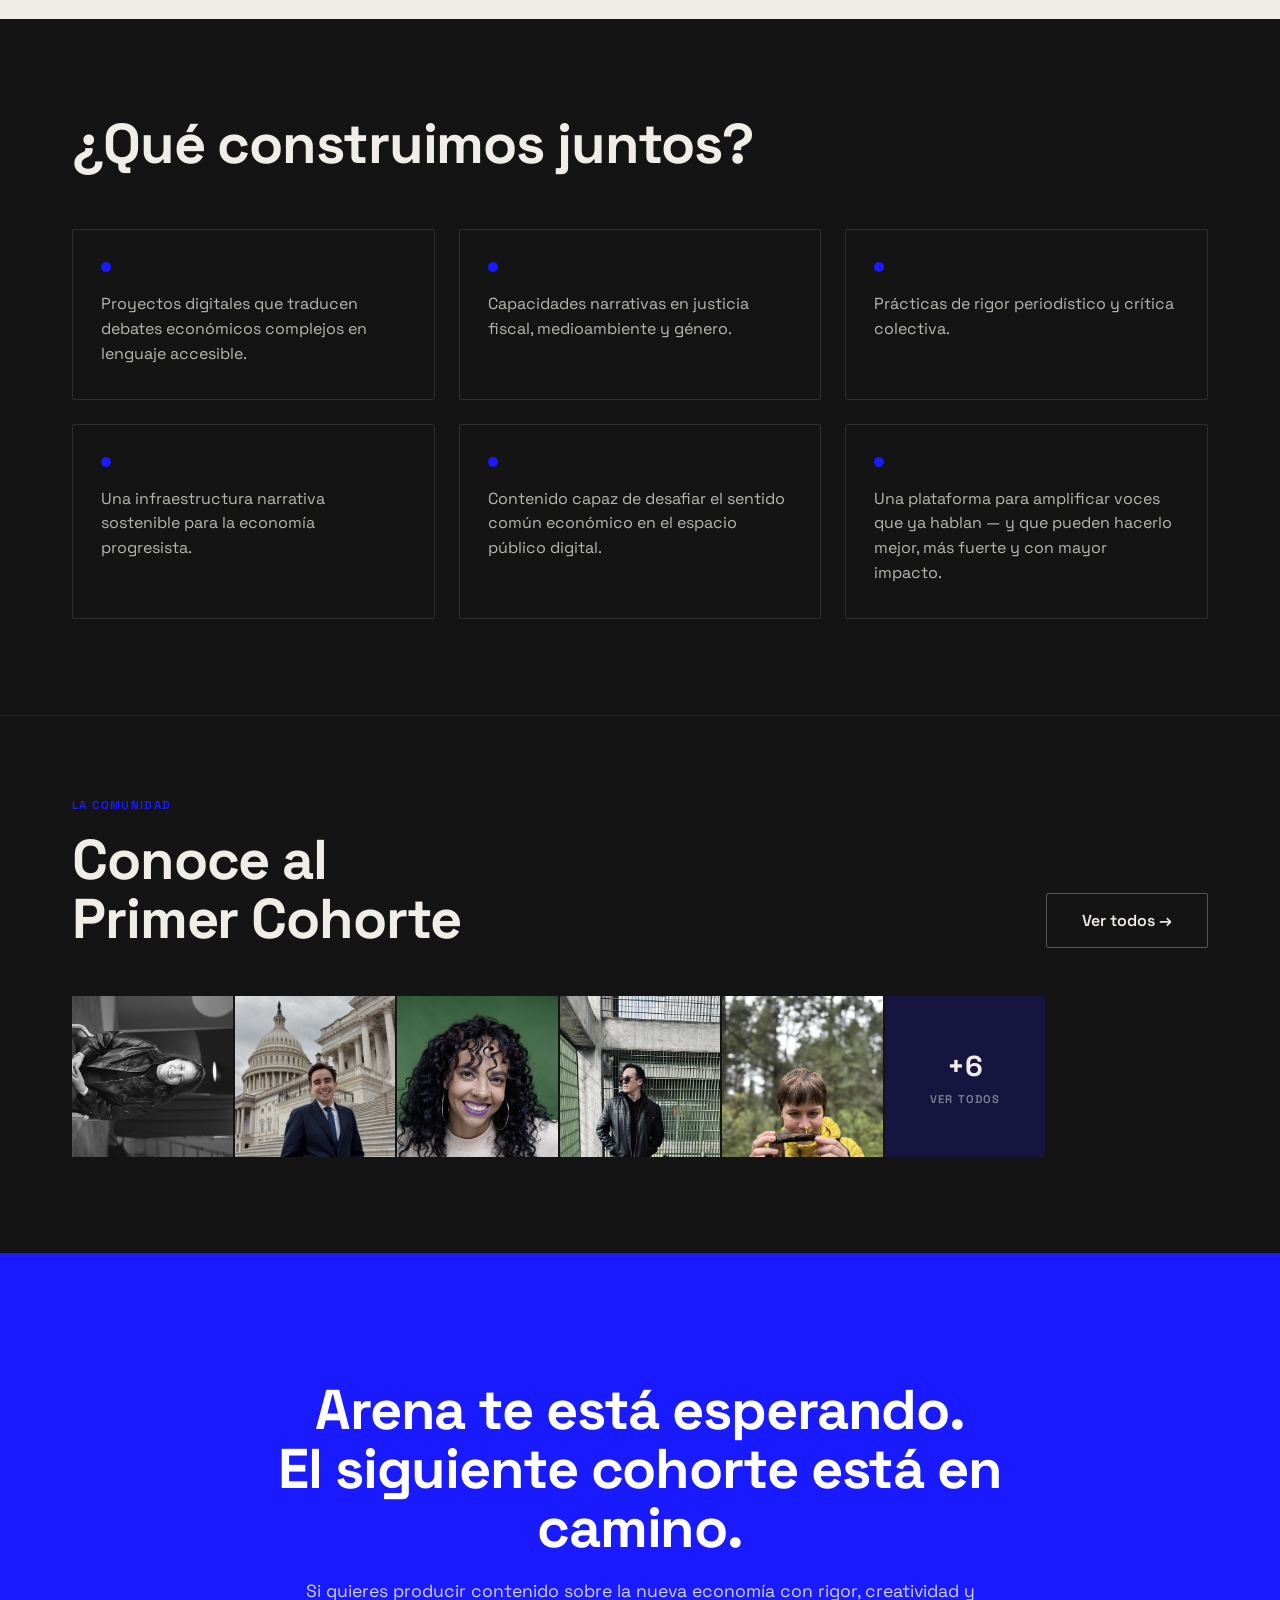
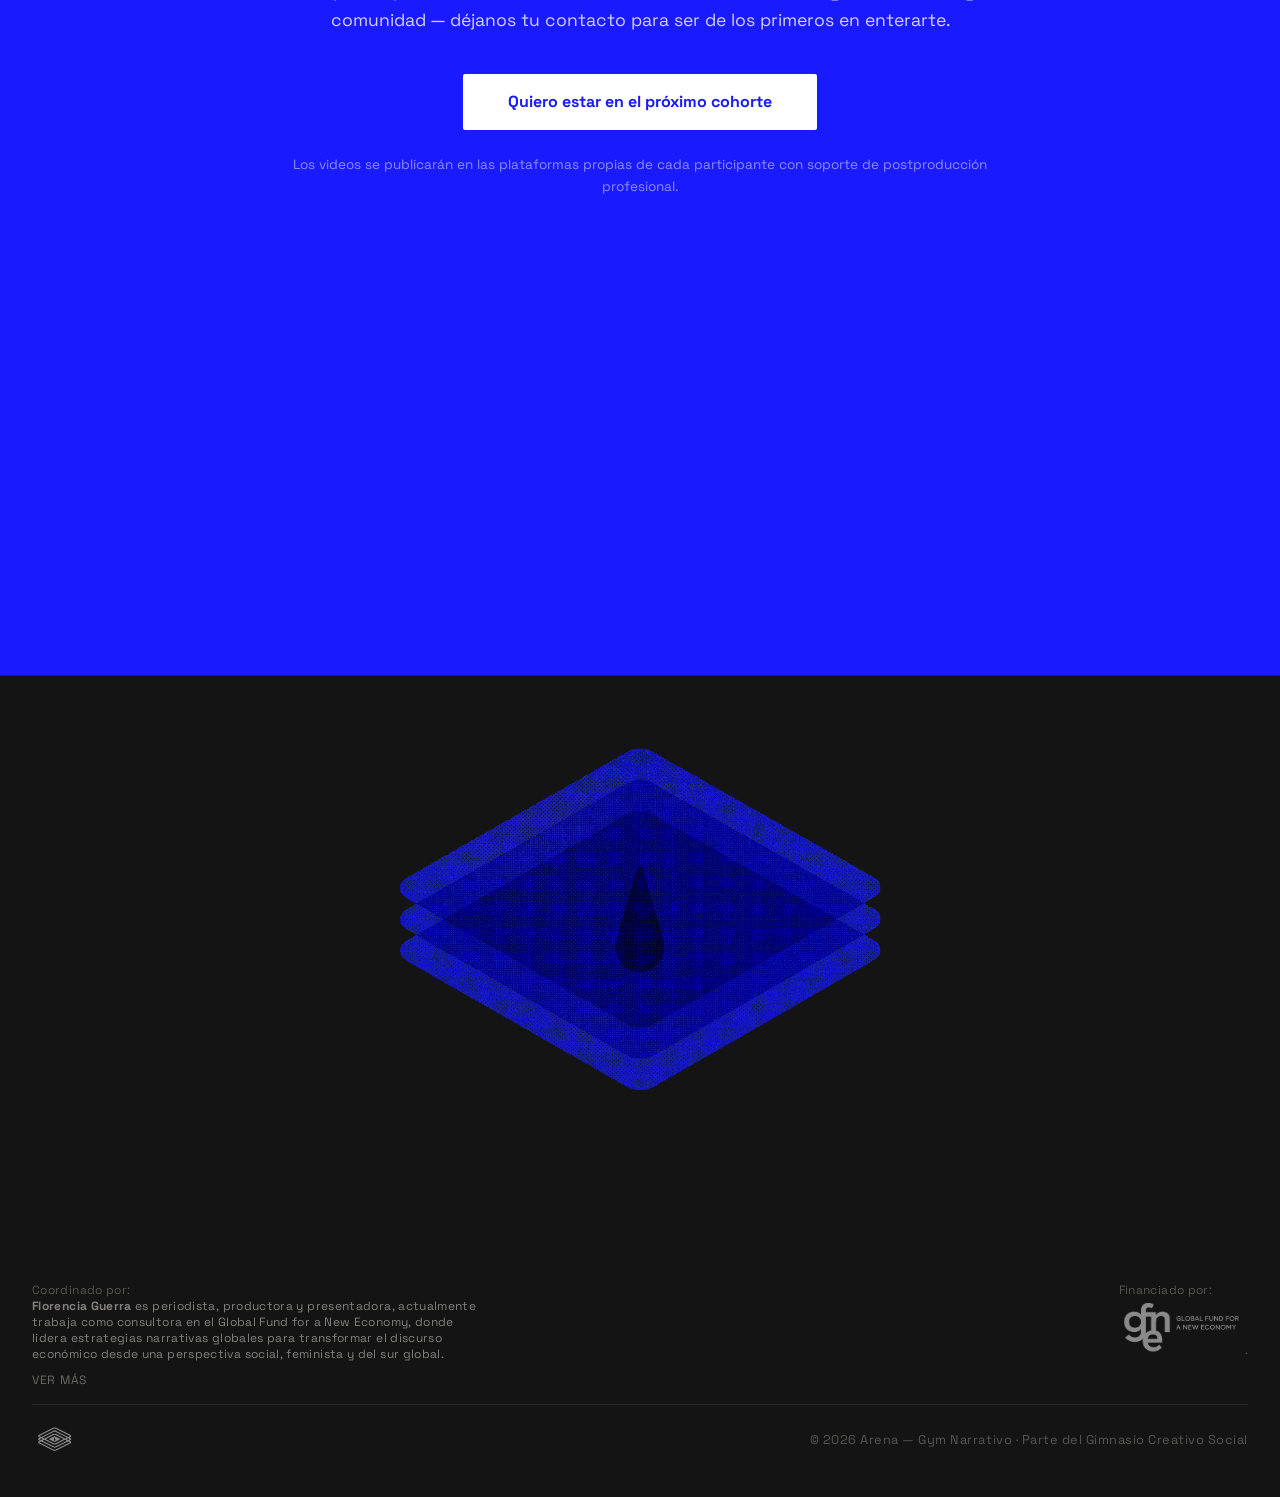
==== commit 560f7cbd: "cohorte 1" ====
--- a/index.html
+++ b/index.html
@@ -10,6 +10,41 @@
   <link rel="preconnect" href="https://fonts.gstatic.com" crossorigin />
   <link href="https://fonts.googleapis.com/css2?family=Space+Grotesk:wght@300;400;500;600;700&display=swap" rel="stylesheet" />
   <link rel="stylesheet" href="style.css" />
+  <style>
+    .community-thumb-label {
+      position: absolute;
+      bottom: 0; left: 0; right: 0;
+      padding: 1.5rem 0.75rem 0.75rem;
+      background: linear-gradient(to top, rgba(20,20,20,0.85) 0%, transparent 100%);
+      display: flex;
+      flex-direction: column;
+      gap: 0.1rem;
+      transform: translateY(4px);
+      opacity: 0;
+      transition: opacity 0.25s, transform 0.25s;
+    }
+    .community-thumb:hover .community-thumb-label {
+      opacity: 1;
+      transform: translateY(0);
+    }
+    .community-thumb:hover img {
+      filter: grayscale(0%) !important;
+      transform: scale(1.04);
+    }
+    .community-thumb-name {
+      font-size: 0.78rem;
+      font-weight: 700;
+      color: var(--cream);
+      letter-spacing: -0.01em;
+    }
+    .community-thumb-role {
+      font-size: 0.65rem;
+      font-weight: 500;
+      letter-spacing: 0.06em;
+      text-transform: uppercase;
+      color: rgba(240,237,230,0.55);
+    }
+  </style>
 </head>
 <body>
 
@@ -34,7 +69,7 @@
       </svg>
     </a>
     <span style="font-size:0.78rem; color:rgba(240,237,230,0.4); letter-spacing:0.06em; text-transform:uppercase; display:none;" class="nav-parent">Gimnasio Creativo Social</span>
-    <a href="https://forms.gle/wqaYii4Tocmc7Xn58" target="_blank"" class="nav-cta">Aplicar ahora</a>
+    <a href="cohorte-1.html" class="nav-cta">Primer Cohorte →</a>
   </nav>
 
   <!-- ── HERO ── -->
@@ -45,7 +80,7 @@
     </svg>
     <div class="hero-inner">
       <div class="hero-content">
-      <span class="hero-tag">Gimnasio Creativo Social · Convocatoria 2026</span>
+      <span class="hero-tag">Gimnasio Creativo Social · Gym Narrativo</span>
       <div class="hero-logo-lockup">
         <svg xmlns="http://www.w3.org/2000/svg" viewBox="58 0 397 129.9" class="hero-logo-svg">
           <defs><style>.hlst0{fill:#F0EDE6}</style></defs>
@@ -61,10 +96,10 @@
         Un espacio de creación colectiva para producir narrativas económicas con rigor, creatividad e impacto público.
       </p>
       <div class="hero-actions">
-        <a href="https://forms.gle/wqaYii4Tocmc7Xn58" target="_blank" class="btn-primary">Quiero aplicar</a>
+        <a href="cohorte-1.html" class="btn-primary">Ver Primer Cohorte</a>
         <a href="#about" class="btn-ghost">Conocer el programa</a>
       </div>
-      <p class="hero-date">Programa: <strong>1 de abril — 29 de mayo, 2026</strong> · 8 semanas · Online + presencial</p>
+      <p class="hero-date">Primer cohorte: <strong>Abril — Mayo 2026</strong> · 8 semanas · Online + Ciudad de México</p>
       </div>
       <div class="hero-image" style="display: none;">
         <img src="img/luchadora-rombo-4.svg" alt="Luchadora" />
@@ -297,13 +332,75 @@
     </div>
   </section>
 
+  <!-- ── COMUNIDAD ── -->
+  <section id="comunidad" style="padding:5rem 0 6rem; border-top:1px solid rgba(240,237,230,0.08);">
+    <div class="container">
+      <p style="font-size:0.72rem; font-weight:700; letter-spacing:0.12em; text-transform:uppercase; color:var(--blue); margin-bottom:1rem;" class="reveal">La comunidad</p>
+      <div style="display:flex; justify-content:space-between; align-items:flex-end; flex-wrap:wrap; gap:1.5rem; margin-bottom:3rem;">
+        <h2 class="reveal" style="margin-bottom:0;">Conoce al<br/>Primer Cohorte</h2>
+        <a href="cohorte-1.html" class="btn-ghost reveal">Ver todos →</a>
+      </div>
+
+      <div style="display:grid; grid-template-columns:repeat(auto-fill, minmax(160px, 1fr)); gap:2px;">
+
+        <a href="cohorte-1.html" style="text-decoration:none; display:block; position:relative; overflow:hidden; aspect-ratio:1/1; background:rgba(26,26,255,0.08);" class="reveal community-thumb">
+          <img src="img/cohorte-1/maynee.jpg" alt="Mayneé Cortez" style="width:100%;height:100%;object-fit:cover;object-position:center top;filter:grayscale(30%);transition:filter 0.3s,transform 0.4s;">
+          <div class="community-thumb-label">
+            <span class="community-thumb-name">Mayneé Cortez</span>
+            <span class="community-thumb-role">Psicóloga</span>
+          </div>
+        </a>
+
+        <a href="cohorte-1.html" style="text-decoration:none; display:block; position:relative; overflow:hidden; aspect-ratio:1/1; background:rgba(26,26,255,0.08);" class="reveal community-thumb">
+          <img src="img/cohorte-1/rodrigo-balvanera.jpg" alt="Rodrigo Balvanera" style="width:100%;height:100%;object-fit:cover;object-position:center top;filter:grayscale(30%);transition:filter 0.3s,transform 0.4s;">
+          <div class="community-thumb-label">
+            <span class="community-thumb-name">Rodrigo Balvanera</span>
+            <span class="community-thumb-role">Analista político</span>
+          </div>
+        </a>
+
+        <a href="cohorte-1.html" style="text-decoration:none; display:block; position:relative; overflow:hidden; aspect-ratio:1/1; background:rgba(26,26,255,0.08);" class="reveal community-thumb">
+          <img src="img/cohorte-1/valeria-angola.jpg" alt="Valeria Angola" style="width:100%;height:100%;object-fit:cover;object-position:center top;filter:grayscale(30%);transition:filter 0.3s,transform 0.4s;">
+          <div class="community-thumb-label">
+            <span class="community-thumb-name">Valeria Angola</span>
+            <span class="community-thumb-role">Activista</span>
+          </div>
+        </a>
+
+        <a href="cohorte-1.html" style="text-decoration:none; display:block; position:relative; overflow:hidden; aspect-ratio:1/1; background:rgba(26,26,255,0.08);" class="reveal community-thumb">
+          <img src="img/cohorte-1/adrian-chavez.jpg" alt="Adrián Chávez" style="width:100%;height:100%;object-fit:cover;object-position:center top;filter:grayscale(30%);transition:filter 0.3s,transform 0.4s;">
+          <div class="community-thumb-label">
+            <span class="community-thumb-name">Adrián Chávez</span>
+            <span class="community-thumb-role">Escritor</span>
+          </div>
+        </a>
+
+        <a href="cohorte-1.html" style="text-decoration:none; display:block; position:relative; overflow:hidden; aspect-ratio:1/1; background:rgba(26,26,255,0.08);" class="reveal community-thumb">
+          <img src="img/cohorte-1/sofia-probert.jpg" alt="Sofía Probert" style="width:100%;height:100%;object-fit:cover;object-position:center top;filter:grayscale(30%);transition:filter 0.3s,transform 0.4s;">
+          <div class="community-thumb-label">
+            <span class="community-thumb-name">Sofía Probert</span>
+            <span class="community-thumb-role">Bióloga · Artista</span>
+          </div>
+        </a>
+
+        <a href="cohorte-1.html" style="text-decoration:none; display:block; position:relative; overflow:hidden; aspect-ratio:1/1; background:rgba(26,26,255,0.08);" class="reveal community-thumb" aria-label="Ver todos los participantes">
+          <div style="width:100%;height:100%;display:flex;flex-direction:column;align-items:center;justify-content:center;background:rgba(26,26,255,0.12);gap:0.5rem;">
+            <span style="font-size:1.8rem;font-weight:700;color:var(--cream);">+6</span>
+            <span style="font-size:0.7rem;font-weight:600;letter-spacing:0.1em;text-transform:uppercase;color:rgba(240,237,230,0.5);">Ver todos</span>
+          </div>
+        </a>
+
+      </div>
+    </div>
+  </section>
+
   <!-- ── CTA ── -->
   <section id="cta">
     <div class="container">
       <div class="cta-inner">
-        <h2 class="reveal">Si quieres producir contenido sobre la nueva economía con rigor, creatividad y comunidad — este espacio es para ti.</h2>
-        <p class="cta-sub reveal">El programa comienza el 1 de abril de 2026. Las plazas son limitadas: solo 10 creadores.</p>
-        <a href="https://forms.gle/wqaYii4Tocmc7Xn58" target="_blank" class="btn-white reveal">Aplicar al programa</a>
+        <h2 class="reveal">Arena te está esperando. <br>El siguiente cohorte está en camino.</h2>
+        <p class="cta-sub reveal">Si quieres producir contenido sobre la nueva economía con rigor, creatividad y comunidad — déjanos tu contacto para ser de los primeros en enterarte.</p>
+        <a href="https://forms.gle/wqaYii4Tocmc7Xn58" target="_blank" class="btn-white reveal">Quiero estar en el próximo cohorte</a>
         <p class="cta-note">Los videos se publicarán en las plataformas propias de cada participante con soporte de postproducción profesional.</p>
       </div>
     </div>
--- a/style.css
+++ b/style.css
@@ -73,6 +73,23 @@
   position: relative;
   overflow: hidden;
 }
+#hero::before, footer::after {
+  content: "";
+  filter: brightness(30%);
+  pointer-events: none;
+  z-index: 10;
+  opacity: .14;
+  top: 0 !important;
+  left: 0 !important;
+  background-image: url(/img/noise.webp);
+  background-position: 0 0;
+  background-repeat: repeat;
+  background-size: 144px;
+  width: 150vw;
+  height: 150vh;
+  position: fixed;
+  inset: 0;
+}
 #hero-noise {
   position: absolute;
   inset: 0;
@@ -682,23 +699,6 @@
   /* Hero */
   #hero{
     padding-top: 78px;
-  }
-  #hero::before, footer::before{
-    content: "";
-    filter: brightness(60%);
-    pointer-events: none;
-    z-index: 10;
-    opacity: .14;
-    top: 0;
-    left: 0;
-    background-image: url(/img/noise.webp);
-    background-position: 0 0;
-    background-repeat: repeat;
-    background-size: 144px;
-    width: 150vw;
-    height: 150vh;
-    position: fixed;
-    inset: 0;
   }
   .hero-inner { flex-direction: column; align-items: flex-start; }
   .hero-image { display: none; }
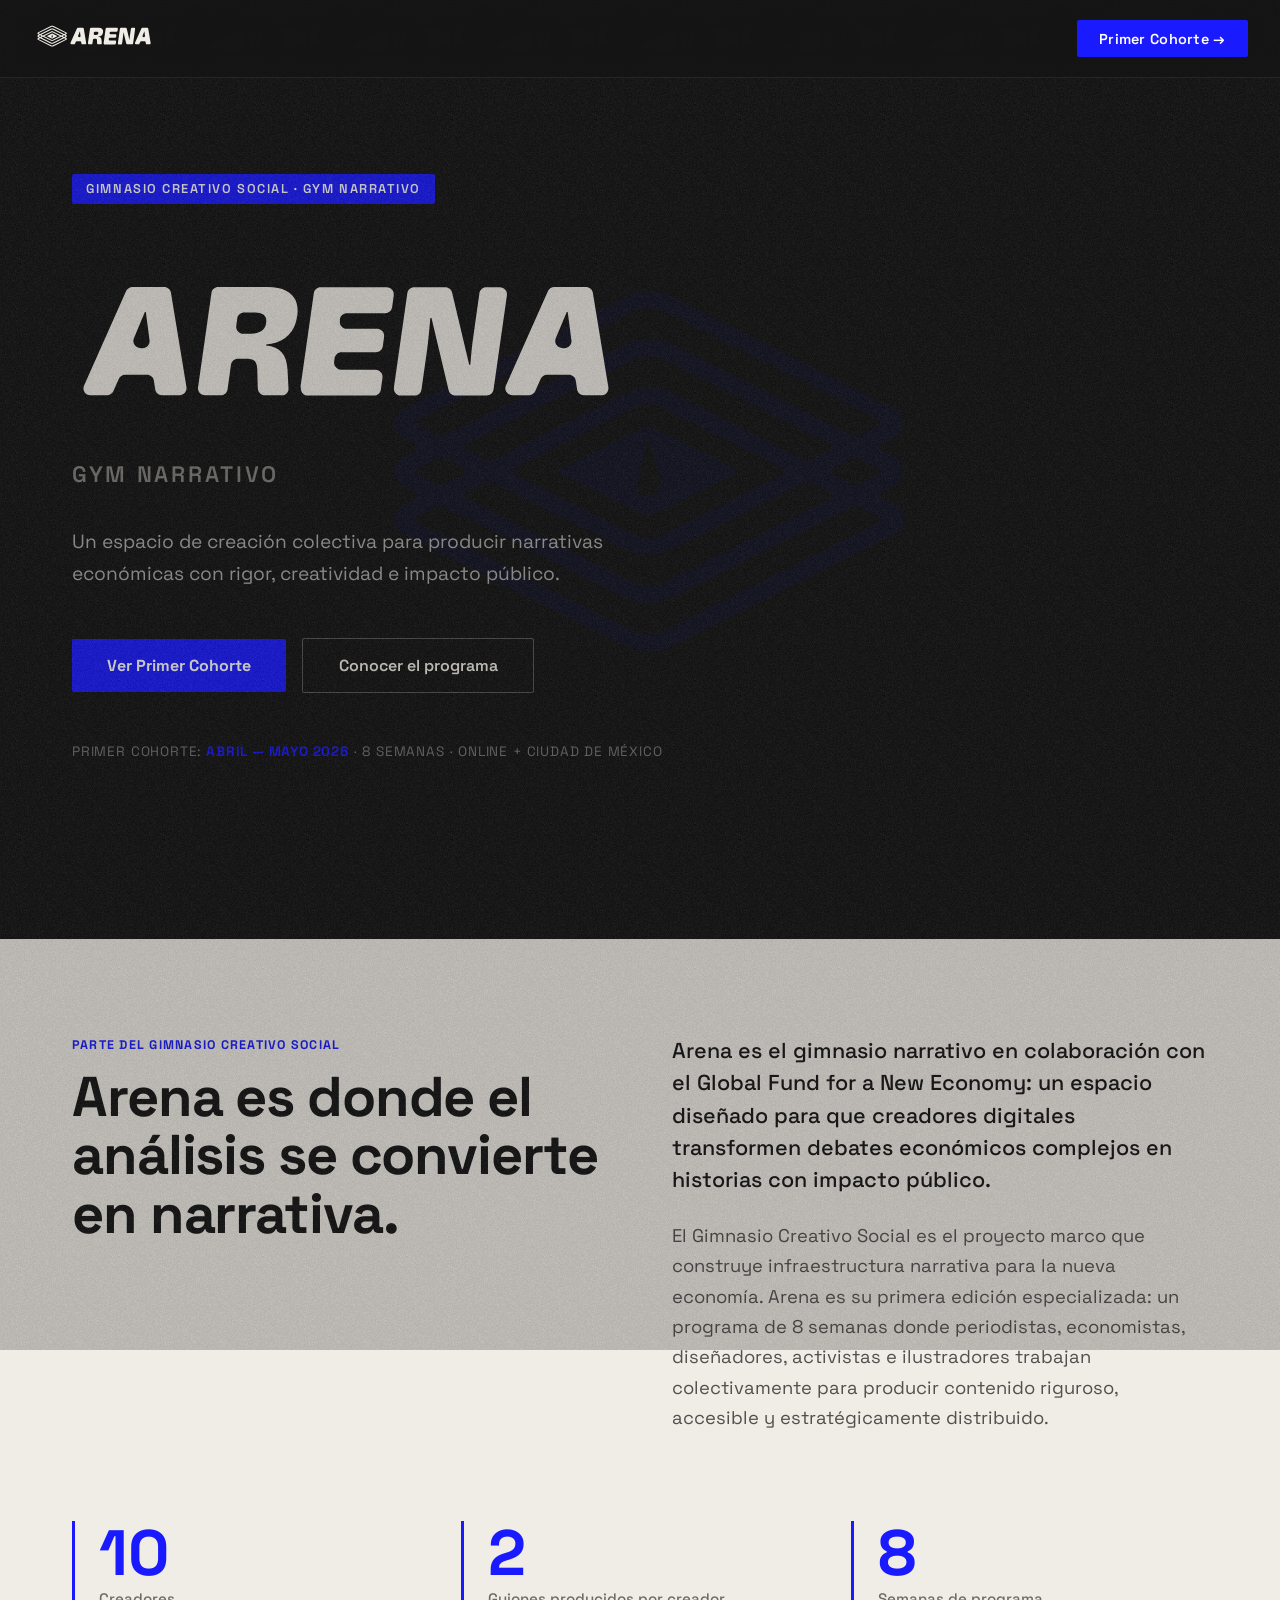
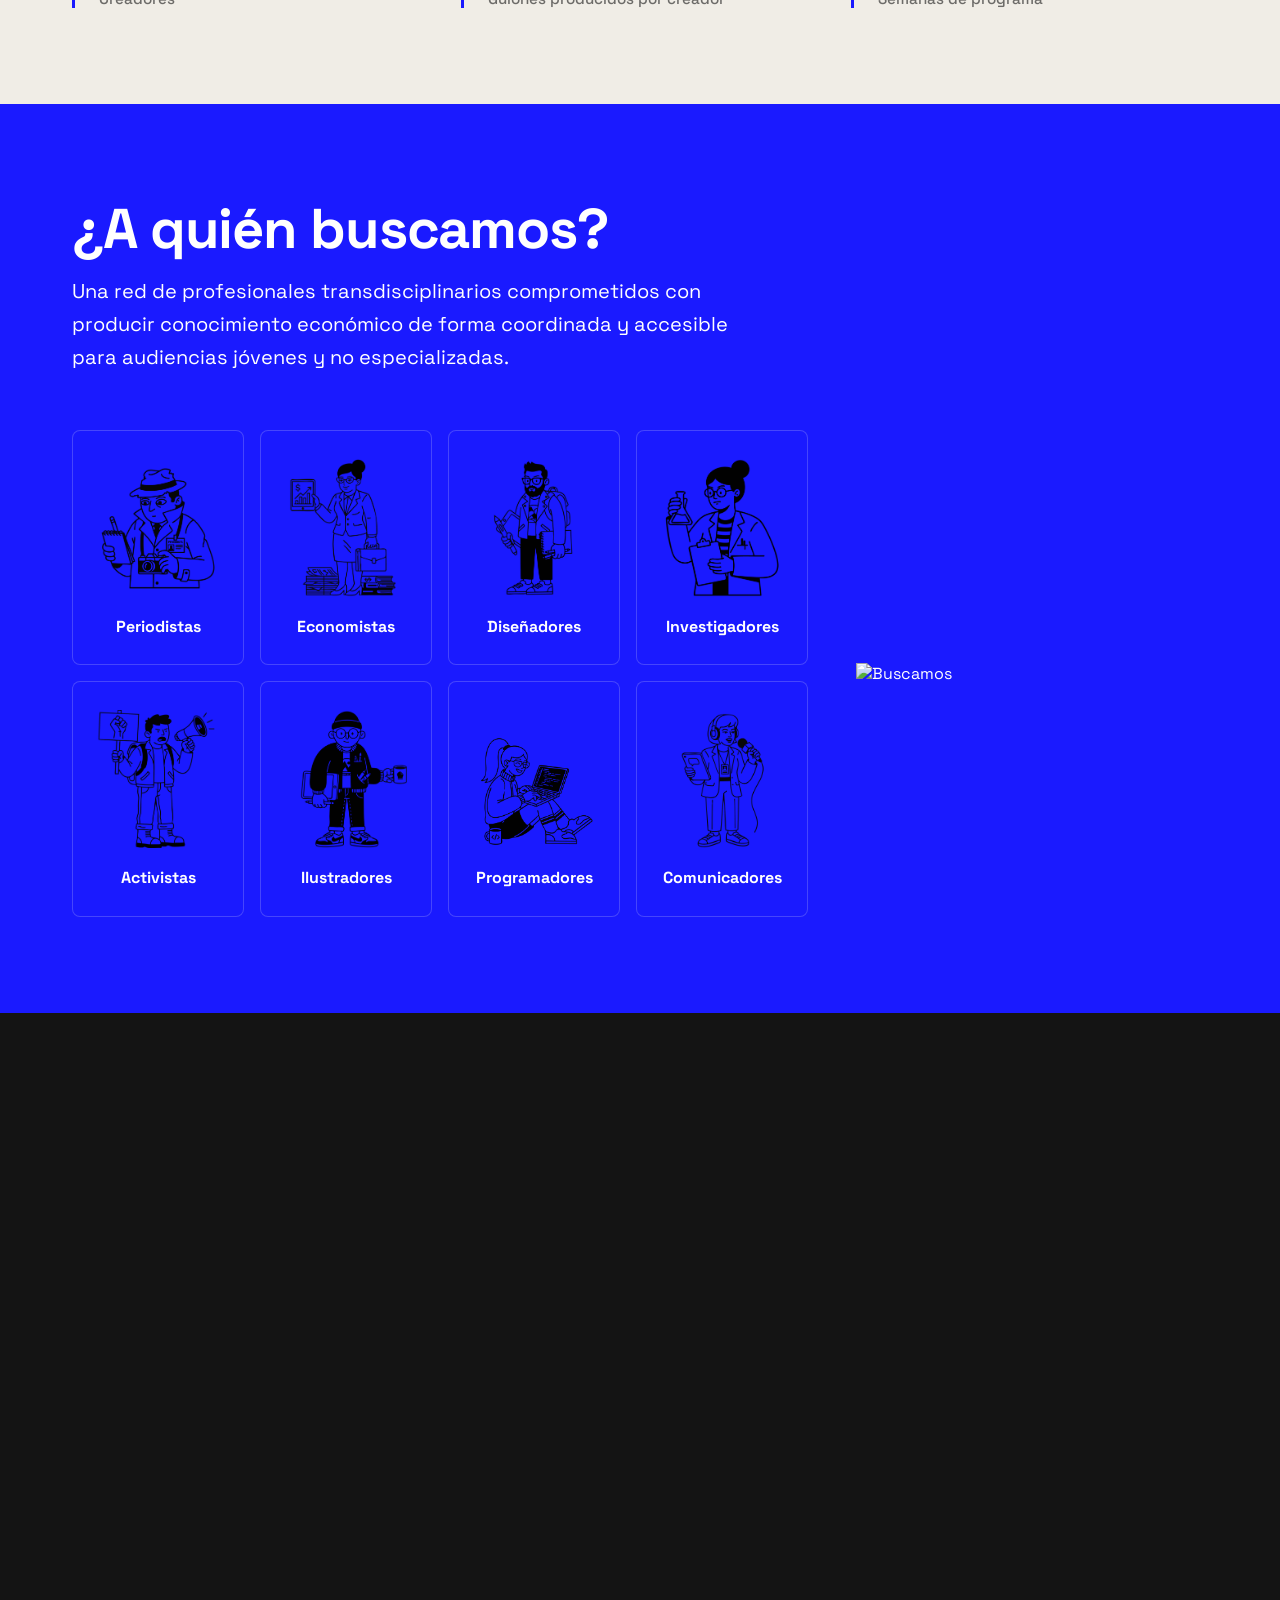
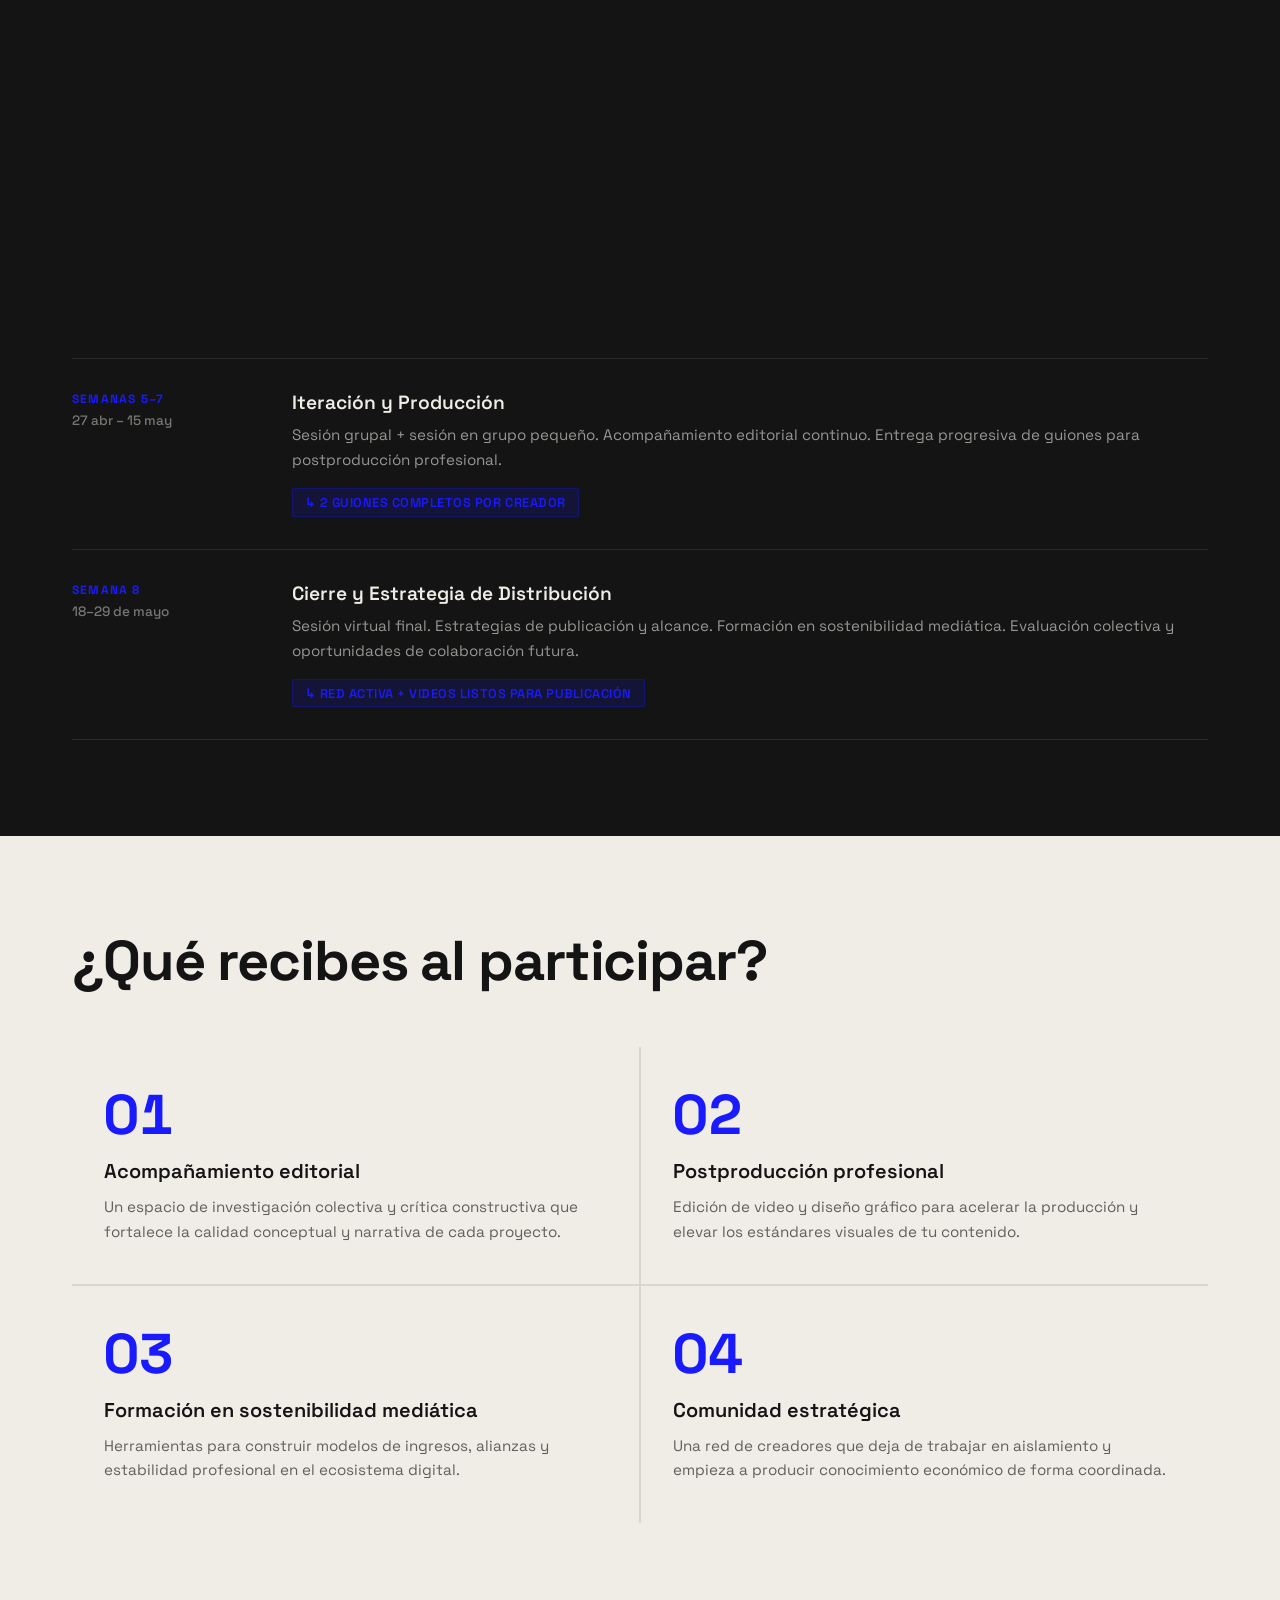
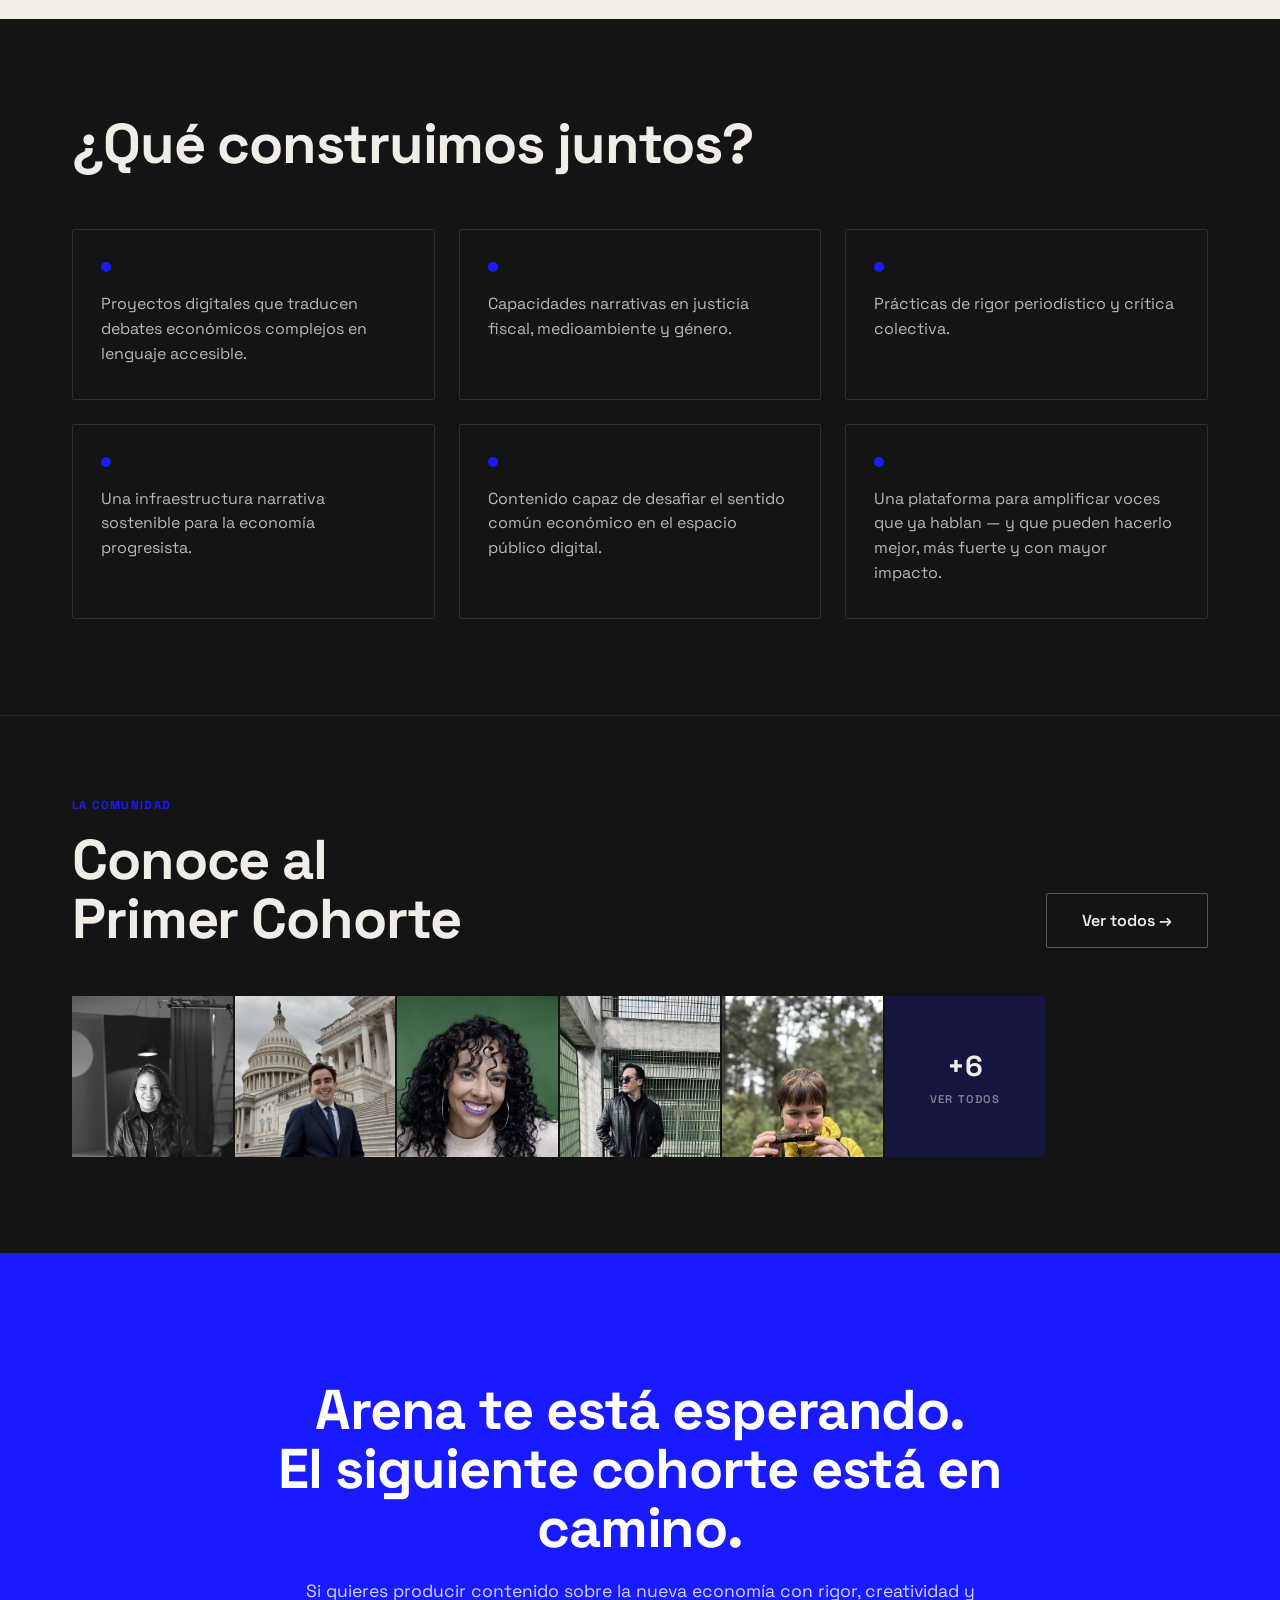
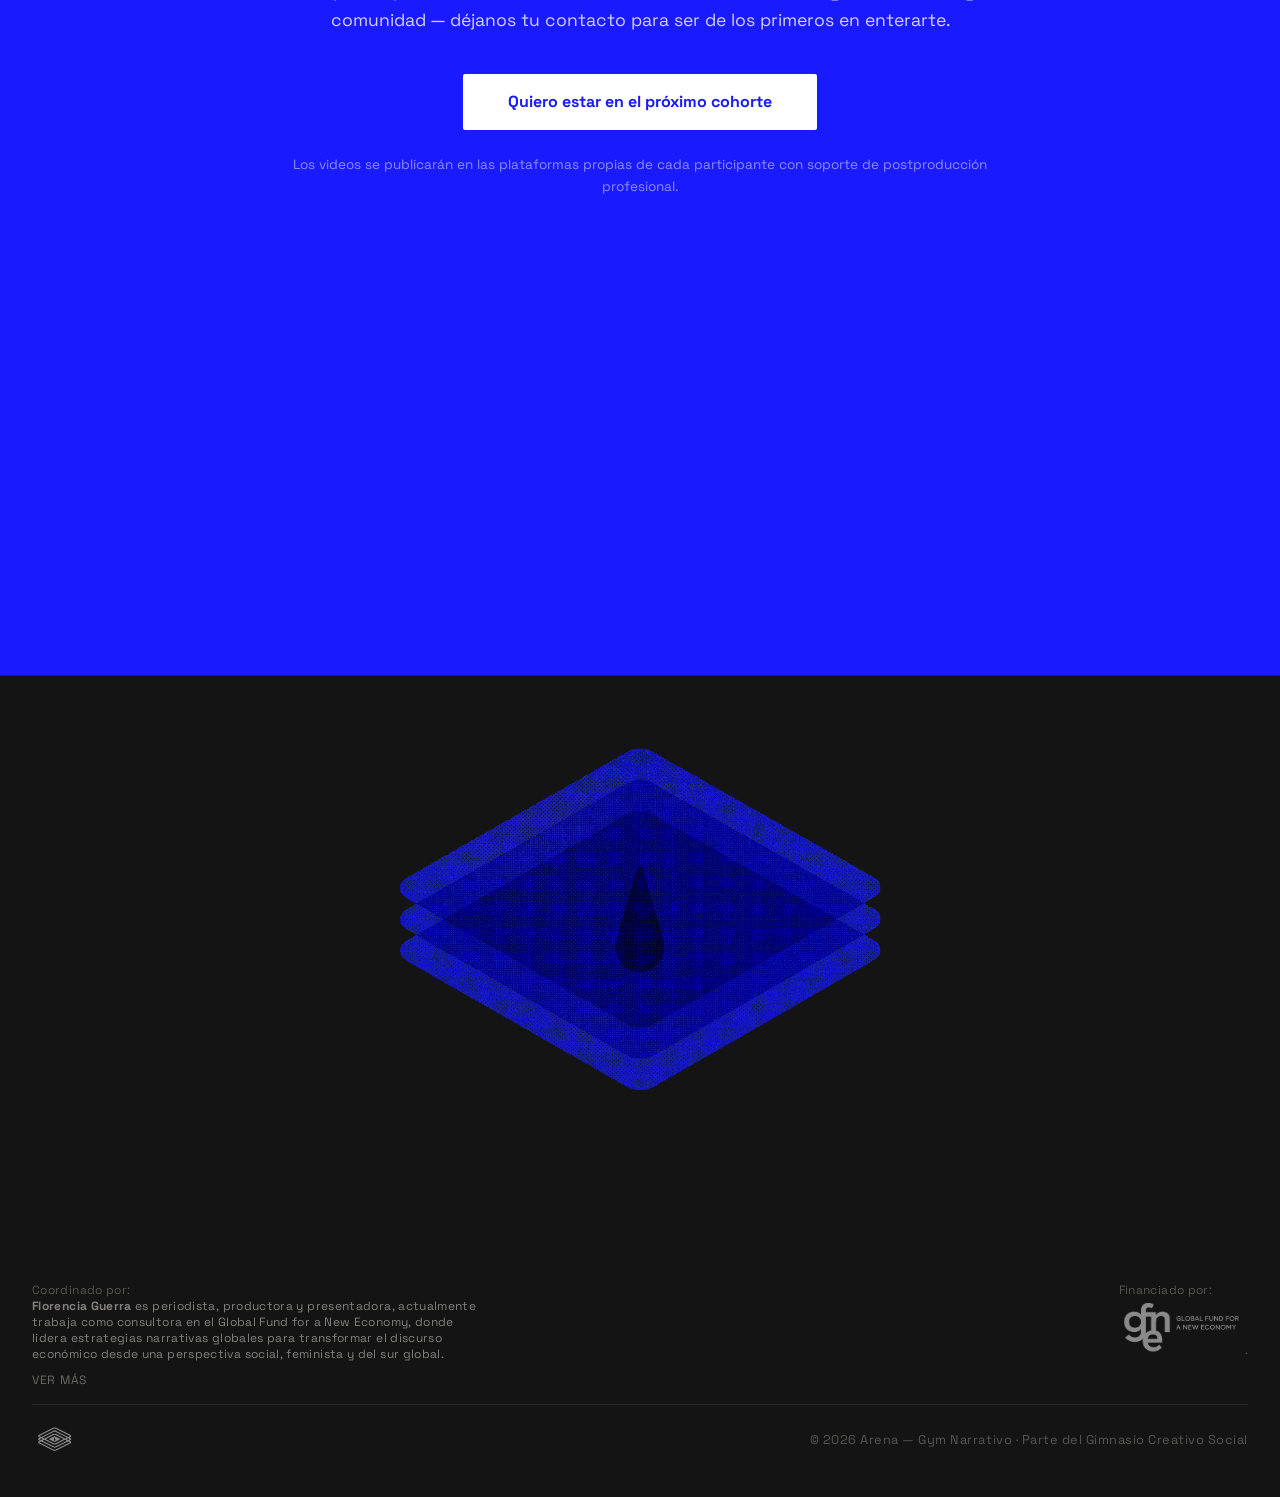
==== commit e759e50e: "correcciones" ====
--- a/index.html
+++ b/index.html
@@ -69,7 +69,7 @@
       </svg>
     </a>
     <span style="font-size:0.78rem; color:rgba(240,237,230,0.4); letter-spacing:0.06em; text-transform:uppercase; display:none;" class="nav-parent">Gimnasio Creativo Social</span>
-    <a href="cohorte-1.html" class="nav-cta">Primer Cohorte →</a>
+    <a href="cohorte-1/" class="nav-cta">Primer Cohorte →</a>
   </nav>
 
   <!-- ── HERO ── -->
@@ -96,7 +96,7 @@
         Un espacio de creación colectiva para producir narrativas económicas con rigor, creatividad e impacto público.
       </p>
       <div class="hero-actions">
-        <a href="cohorte-1.html" class="btn-primary">Ver Primer Cohorte</a>
+        <a href="cohorte-1/" class="btn-primary">Ver Primer Cohorte</a>
         <a href="#about" class="btn-ghost">Conocer el programa</a>
       </div>
       <p class="hero-date">Primer cohorte: <strong>Abril — Mayo 2026</strong> · 8 semanas · Online + Ciudad de México</p>
@@ -338,12 +338,12 @@
       <p style="font-size:0.72rem; font-weight:700; letter-spacing:0.12em; text-transform:uppercase; color:var(--blue); margin-bottom:1rem;" class="reveal">La comunidad</p>
       <div style="display:flex; justify-content:space-between; align-items:flex-end; flex-wrap:wrap; gap:1.5rem; margin-bottom:3rem;">
         <h2 class="reveal" style="margin-bottom:0;">Conoce al<br/>Primer Cohorte</h2>
-        <a href="cohorte-1.html" class="btn-ghost reveal">Ver todos →</a>
+        <a href="cohorte-1/" class="btn-ghost reveal">Ver todos →</a>
       </div>
 
       <div style="display:grid; grid-template-columns:repeat(auto-fill, minmax(160px, 1fr)); gap:2px;">
 
-        <a href="cohorte-1.html" style="text-decoration:none; display:block; position:relative; overflow:hidden; aspect-ratio:1/1; background:rgba(26,26,255,0.08);" class="reveal community-thumb">
+        <a href="cohorte-1/" style="text-decoration:none; display:block; position:relative; overflow:hidden; aspect-ratio:1/1; background:rgba(26,26,255,0.08);" class="reveal community-thumb">
           <img src="img/cohorte-1/maynee.jpg" alt="Mayneé Cortez" style="width:100%;height:100%;object-fit:cover;object-position:center top;filter:grayscale(30%);transition:filter 0.3s,transform 0.4s;">
           <div class="community-thumb-label">
             <span class="community-thumb-name">Mayneé Cortez</span>
@@ -351,7 +351,7 @@
           </div>
         </a>
 
-        <a href="cohorte-1.html" style="text-decoration:none; display:block; position:relative; overflow:hidden; aspect-ratio:1/1; background:rgba(26,26,255,0.08);" class="reveal community-thumb">
+        <a href="cohorte-1/" style="text-decoration:none; display:block; position:relative; overflow:hidden; aspect-ratio:1/1; background:rgba(26,26,255,0.08);" class="reveal community-thumb">
           <img src="img/cohorte-1/rodrigo-balvanera.jpg" alt="Rodrigo Balvanera" style="width:100%;height:100%;object-fit:cover;object-position:center top;filter:grayscale(30%);transition:filter 0.3s,transform 0.4s;">
           <div class="community-thumb-label">
             <span class="community-thumb-name">Rodrigo Balvanera</span>
@@ -359,7 +359,7 @@
           </div>
         </a>
 
-        <a href="cohorte-1.html" style="text-decoration:none; display:block; position:relative; overflow:hidden; aspect-ratio:1/1; background:rgba(26,26,255,0.08);" class="reveal community-thumb">
+        <a href="cohorte-1/" style="text-decoration:none; display:block; position:relative; overflow:hidden; aspect-ratio:1/1; background:rgba(26,26,255,0.08);" class="reveal community-thumb">
           <img src="img/cohorte-1/valeria-angola.jpg" alt="Valeria Angola" style="width:100%;height:100%;object-fit:cover;object-position:center top;filter:grayscale(30%);transition:filter 0.3s,transform 0.4s;">
           <div class="community-thumb-label">
             <span class="community-thumb-name">Valeria Angola</span>
@@ -367,7 +367,7 @@
           </div>
         </a>
 
-        <a href="cohorte-1.html" style="text-decoration:none; display:block; position:relative; overflow:hidden; aspect-ratio:1/1; background:rgba(26,26,255,0.08);" class="reveal community-thumb">
+        <a href="cohorte-1/" style="text-decoration:none; display:block; position:relative; overflow:hidden; aspect-ratio:1/1; background:rgba(26,26,255,0.08);" class="reveal community-thumb">
           <img src="img/cohorte-1/adrian-chavez.jpg" alt="Adrián Chávez" style="width:100%;height:100%;object-fit:cover;object-position:center top;filter:grayscale(30%);transition:filter 0.3s,transform 0.4s;">
           <div class="community-thumb-label">
             <span class="community-thumb-name">Adrián Chávez</span>
@@ -375,7 +375,7 @@
           </div>
         </a>
 
-        <a href="cohorte-1.html" style="text-decoration:none; display:block; position:relative; overflow:hidden; aspect-ratio:1/1; background:rgba(26,26,255,0.08);" class="reveal community-thumb">
+        <a href="cohorte-1/" style="text-decoration:none; display:block; position:relative; overflow:hidden; aspect-ratio:1/1; background:rgba(26,26,255,0.08);" class="reveal community-thumb">
           <img src="img/cohorte-1/sofia-probert.jpg" alt="Sofía Probert" style="width:100%;height:100%;object-fit:cover;object-position:center top;filter:grayscale(30%);transition:filter 0.3s,transform 0.4s;">
           <div class="community-thumb-label">
             <span class="community-thumb-name">Sofía Probert</span>
@@ -383,7 +383,7 @@
           </div>
         </a>
 
-        <a href="cohorte-1.html" style="text-decoration:none; display:block; position:relative; overflow:hidden; aspect-ratio:1/1; background:rgba(26,26,255,0.08);" class="reveal community-thumb" aria-label="Ver todos los participantes">
+        <a href="cohorte-1/" style="text-decoration:none; display:block; position:relative; overflow:hidden; aspect-ratio:1/1; background:rgba(26,26,255,0.08);" class="reveal community-thumb" aria-label="Ver todos los participantes">
           <div style="width:100%;height:100%;display:flex;flex-direction:column;align-items:center;justify-content:center;background:rgba(26,26,255,0.12);gap:0.5rem;">
             <span style="font-size:1.8rem;font-weight:700;color:var(--cream);">+6</span>
             <span style="font-size:0.7rem;font-weight:600;letter-spacing:0.1em;text-transform:uppercase;color:rgba(240,237,230,0.5);">Ver todos</span>
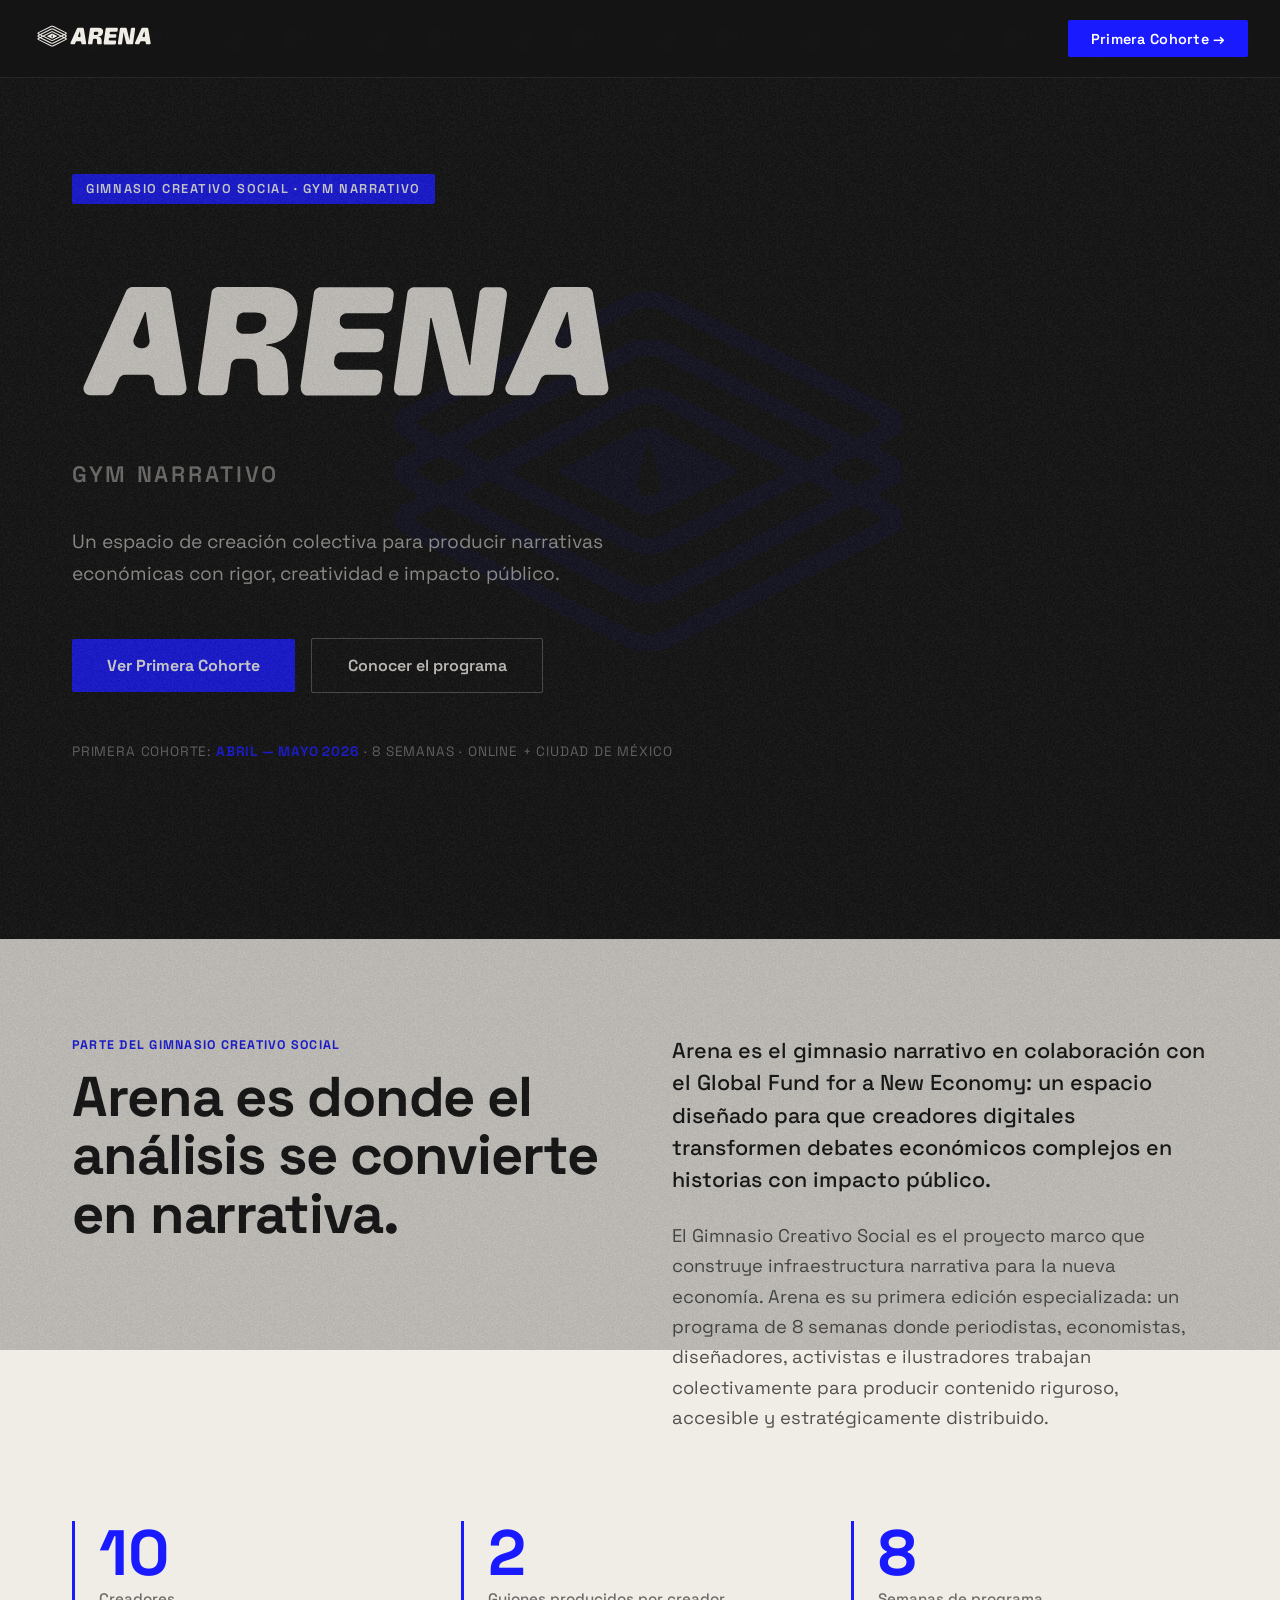
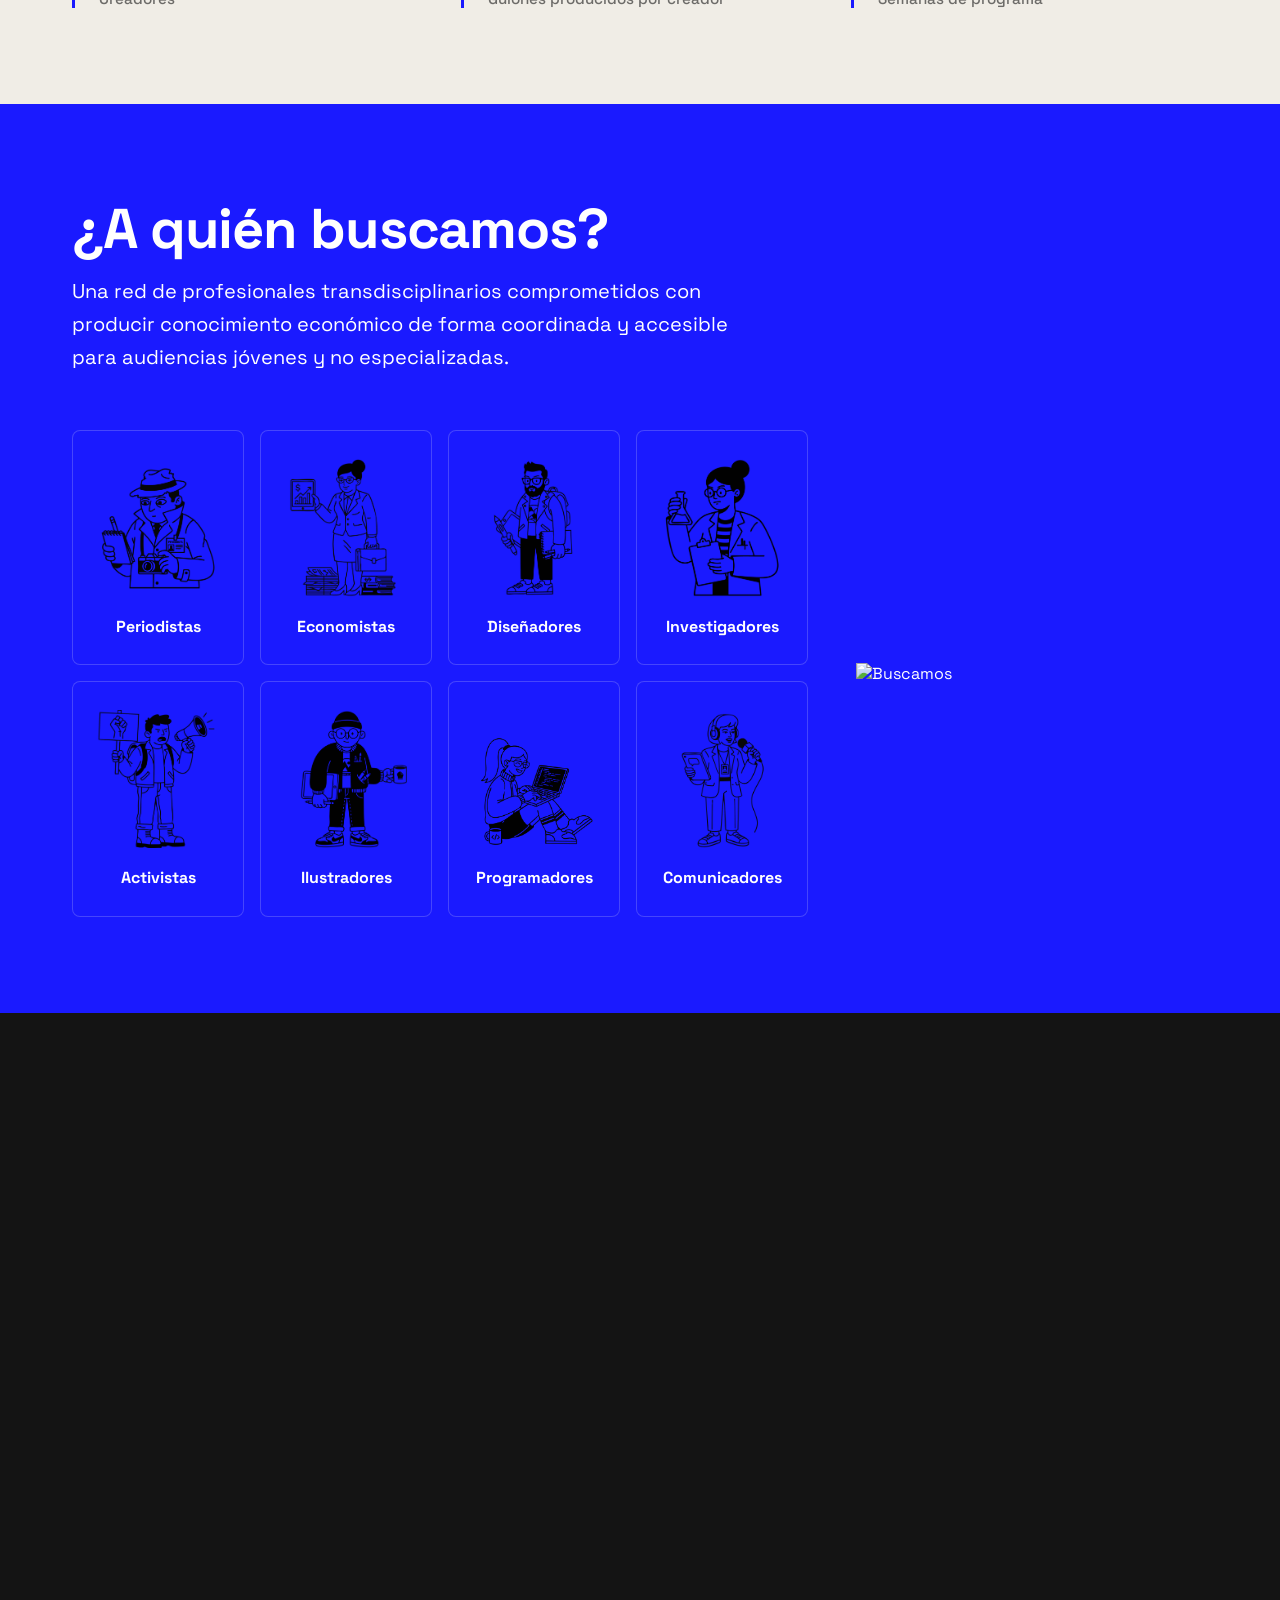
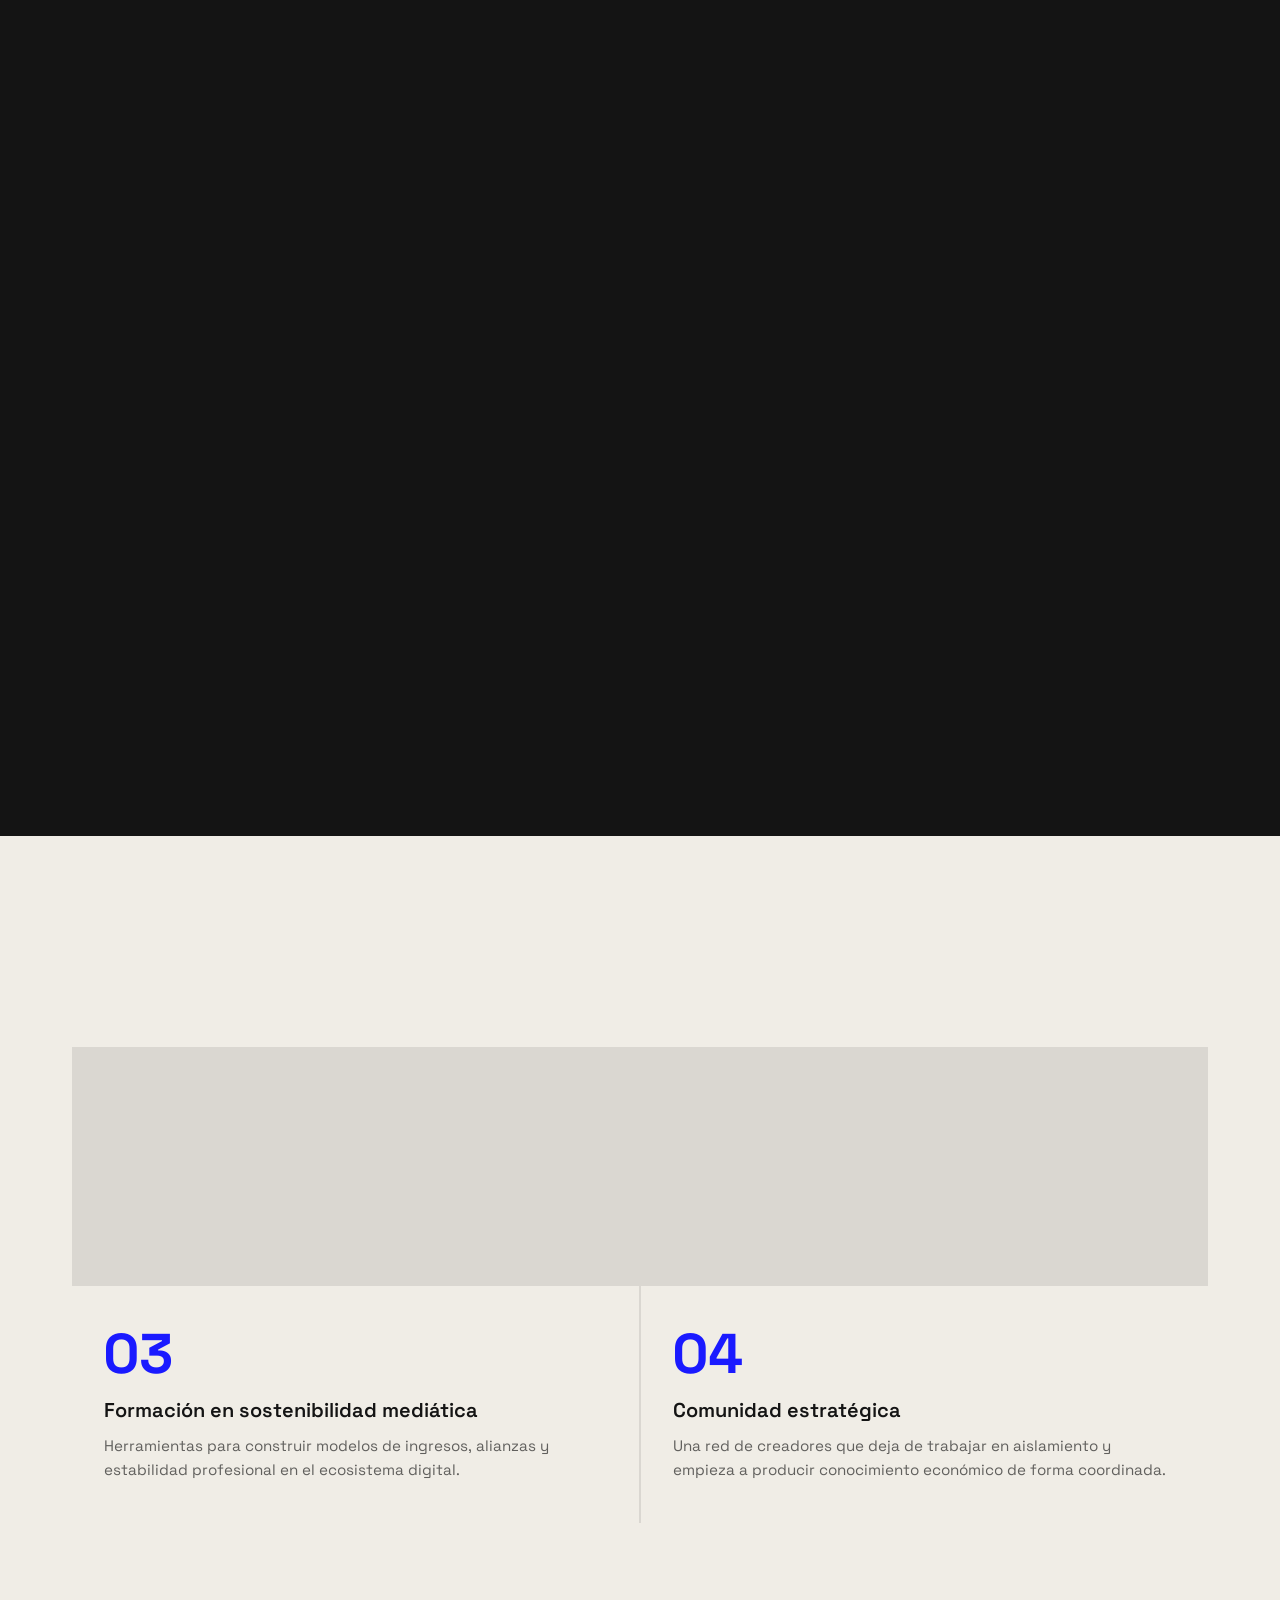
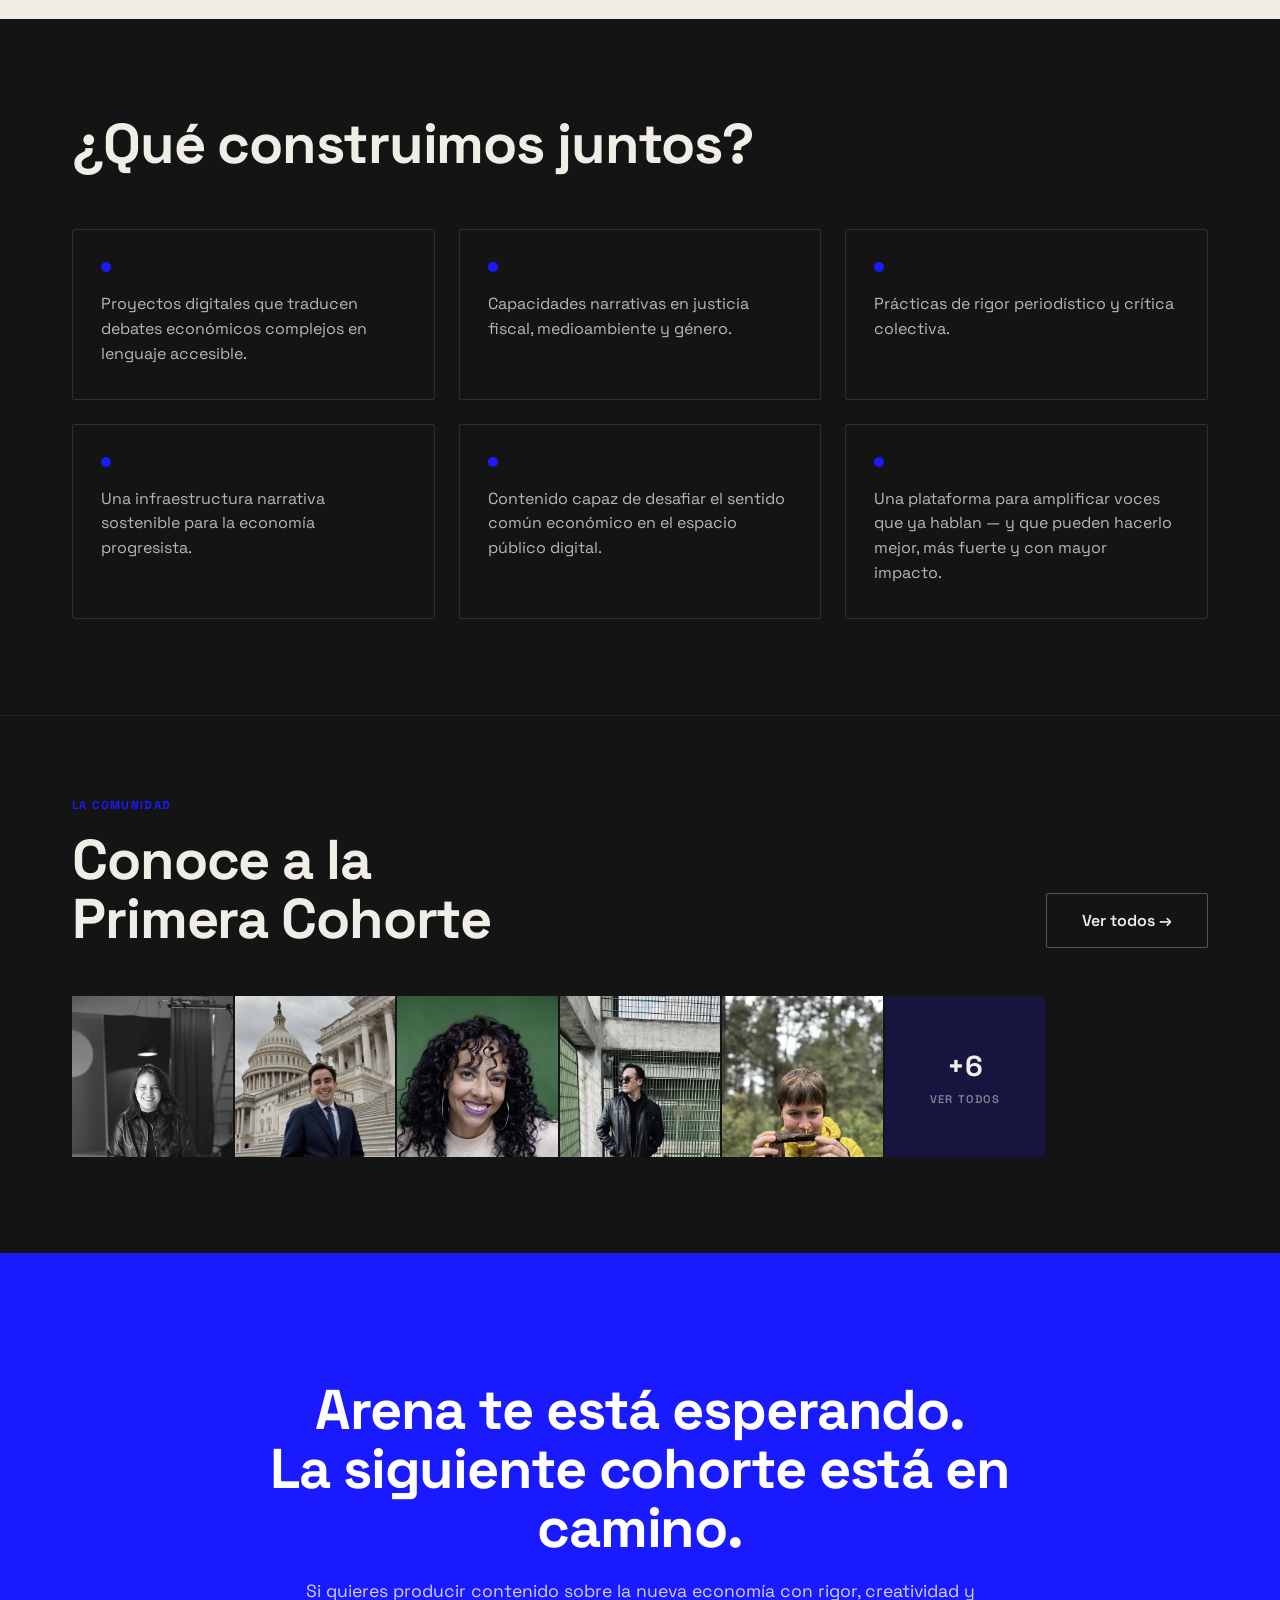
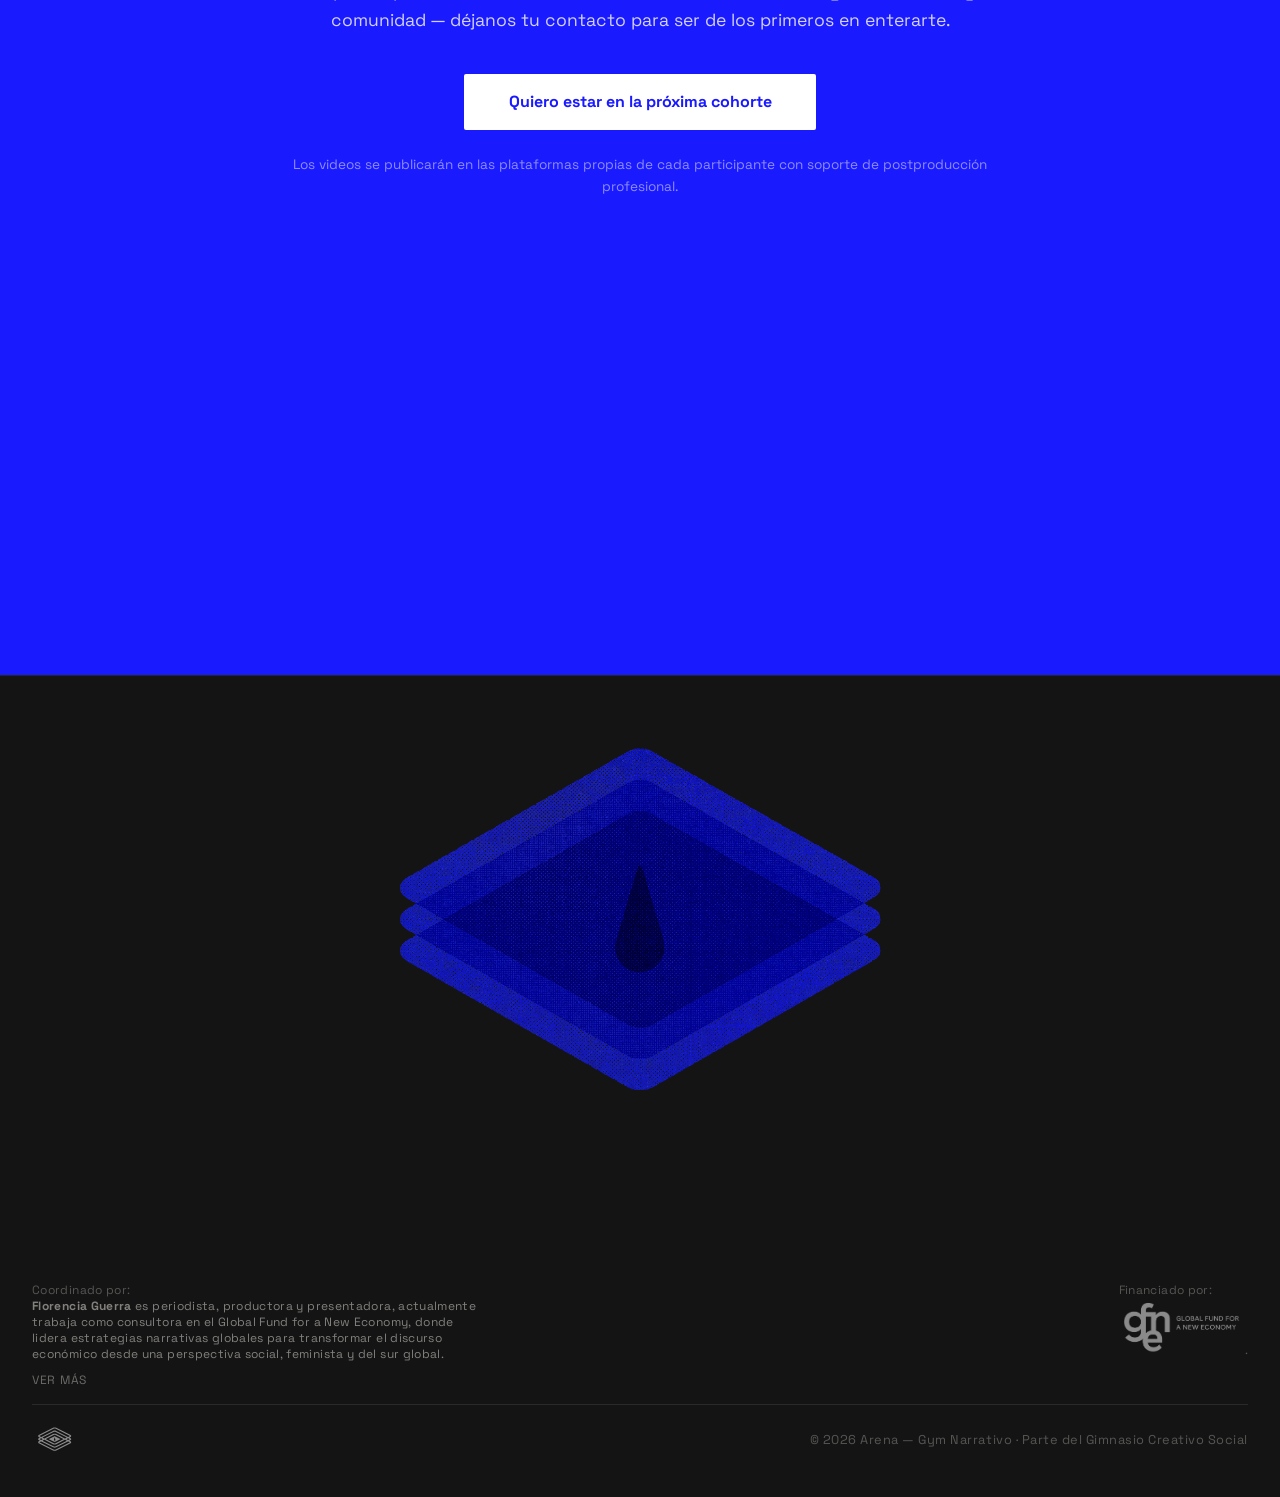
==== commit 33789ef5: "Update Brenda changes" ====
--- a/index.html
+++ b/index.html
@@ -69,7 +69,7 @@
       </svg>
     </a>
     <span style="font-size:0.78rem; color:rgba(240,237,230,0.4); letter-spacing:0.06em; text-transform:uppercase; display:none;" class="nav-parent">Gimnasio Creativo Social</span>
-    <a href="cohorte-1/" class="nav-cta">Primer Cohorte →</a>
+    <a href="cohorte-1/" class="nav-cta">Primera Cohorte →</a>
   </nav>
 
   <!-- ── HERO ── -->
@@ -96,10 +96,10 @@
         Un espacio de creación colectiva para producir narrativas económicas con rigor, creatividad e impacto público.
       </p>
       <div class="hero-actions">
-        <a href="cohorte-1/" class="btn-primary">Ver Primer Cohorte</a>
+        <a href="cohorte-1/" class="btn-primary">Ver Primera Cohorte</a>
         <a href="#about" class="btn-ghost">Conocer el programa</a>
       </div>
-      <p class="hero-date">Primer cohorte: <strong>Abril — Mayo 2026</strong> · 8 semanas · Online + Ciudad de México</p>
+      <p class="hero-date">Primera cohorte: <strong>Abril — Mayo 2026</strong> · 8 semanas · Online + Ciudad de México</p>
       </div>
       <div class="hero-image" style="display: none;">
         <img src="img/luchadora-rombo-4.svg" alt="Luchadora" />
@@ -337,7 +337,7 @@
     <div class="container">
       <p style="font-size:0.72rem; font-weight:700; letter-spacing:0.12em; text-transform:uppercase; color:var(--blue); margin-bottom:1rem;" class="reveal">La comunidad</p>
       <div style="display:flex; justify-content:space-between; align-items:flex-end; flex-wrap:wrap; gap:1.5rem; margin-bottom:3rem;">
-        <h2 class="reveal" style="margin-bottom:0;">Conoce al<br/>Primer Cohorte</h2>
+        <h2 class="reveal" style="margin-bottom:0;">Conoce a la<br/>Primera Cohorte</h2>
         <a href="cohorte-1/" class="btn-ghost reveal">Ver todos →</a>
       </div>
 
@@ -398,9 +398,9 @@
   <section id="cta">
     <div class="container">
       <div class="cta-inner">
-        <h2 class="reveal">Arena te está esperando. <br>El siguiente cohorte está en camino.</h2>
+        <h2 class="reveal">Arena te está esperando. <br>La siguiente cohorte está en camino.</h2>
         <p class="cta-sub reveal">Si quieres producir contenido sobre la nueva economía con rigor, creatividad y comunidad — déjanos tu contacto para ser de los primeros en enterarte.</p>
-        <a href="https://forms.gle/wqaYii4Tocmc7Xn58" target="_blank" class="btn-white reveal">Quiero estar en el próximo cohorte</a>
+        <a href="https://docs.google.com/forms/d/e/1FAIpQLSeRQG-hehKt5amF1egmlwtPzBhuNQjLhUB-WuW3pwbiCdlkPw/viewform?usp=publish-editor" target="_blank" rel="noopener noreferrer" class="btn-white reveal">Quiero estar en la próxima cohorte</a>
         <p class="cta-note">Los videos se publicarán en las plataformas propias de cada participante con soporte de postproducción profesional.</p>
       </div>
     </div>
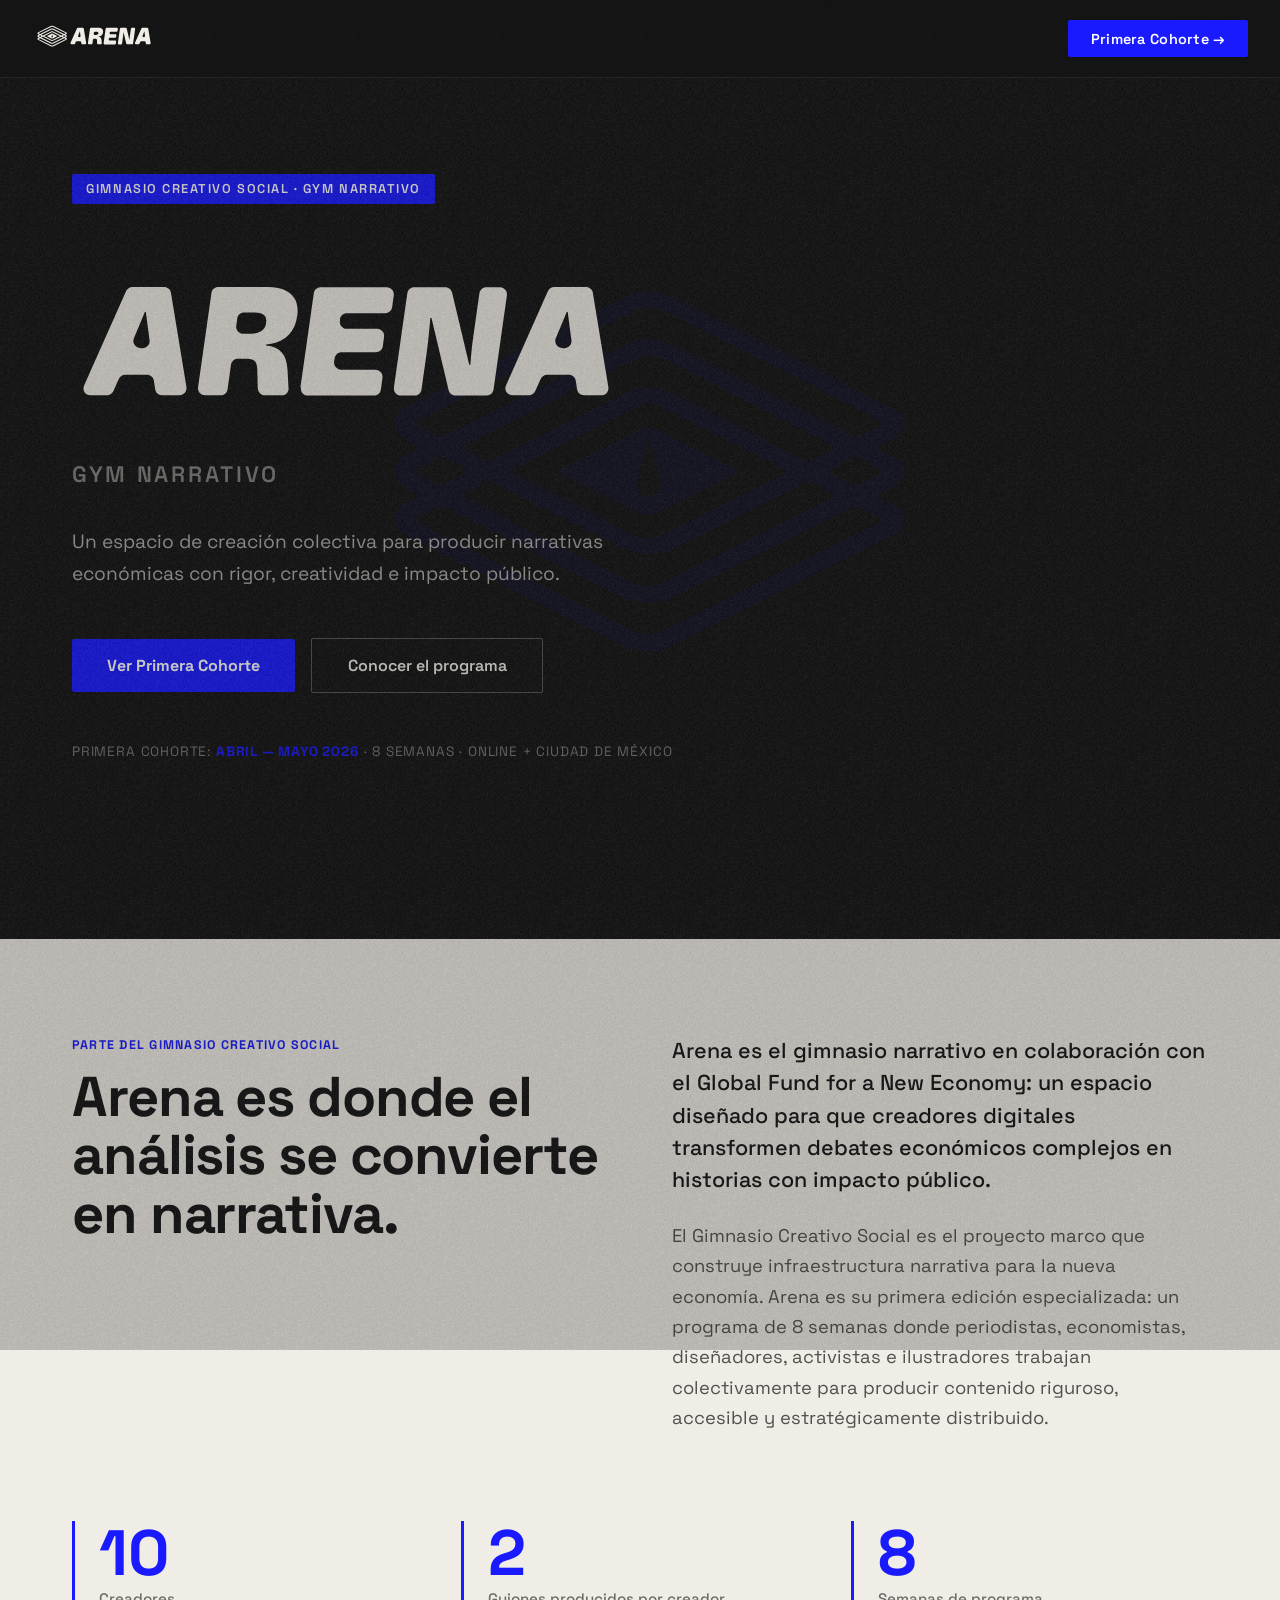
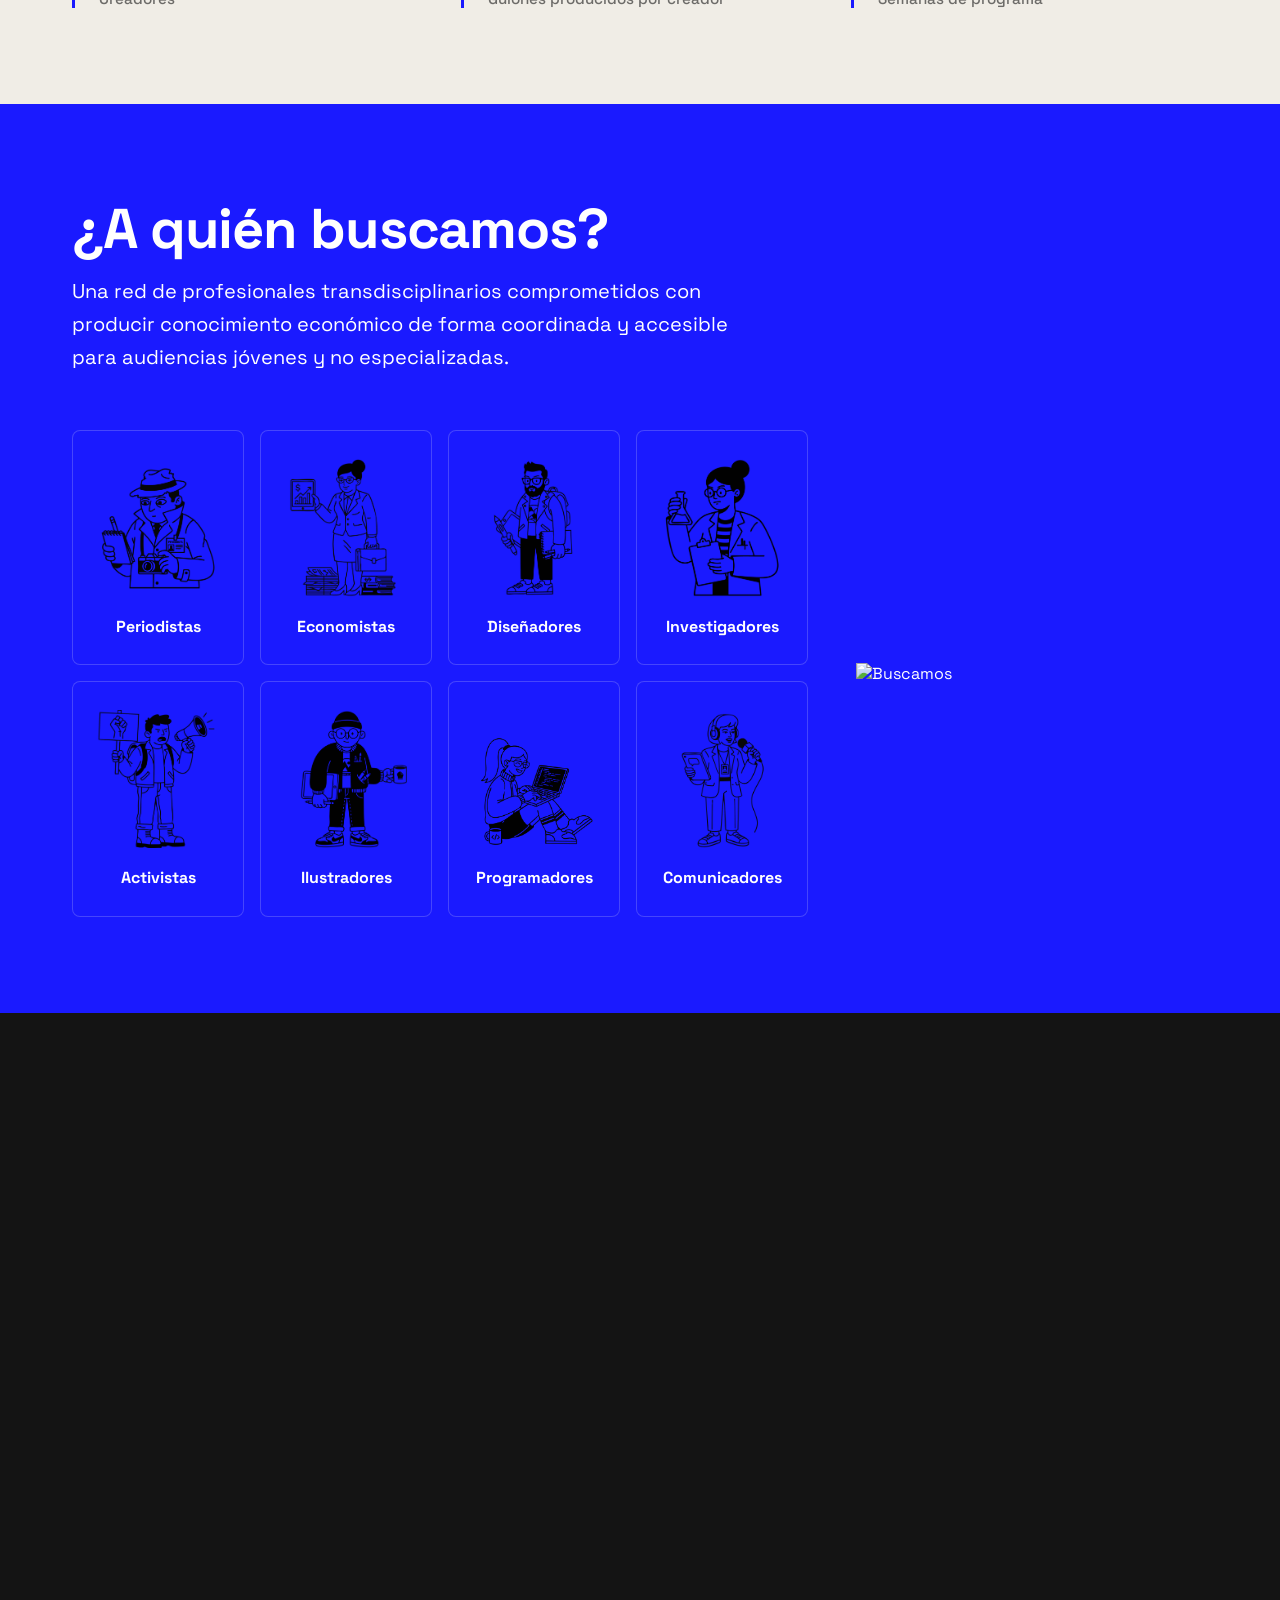
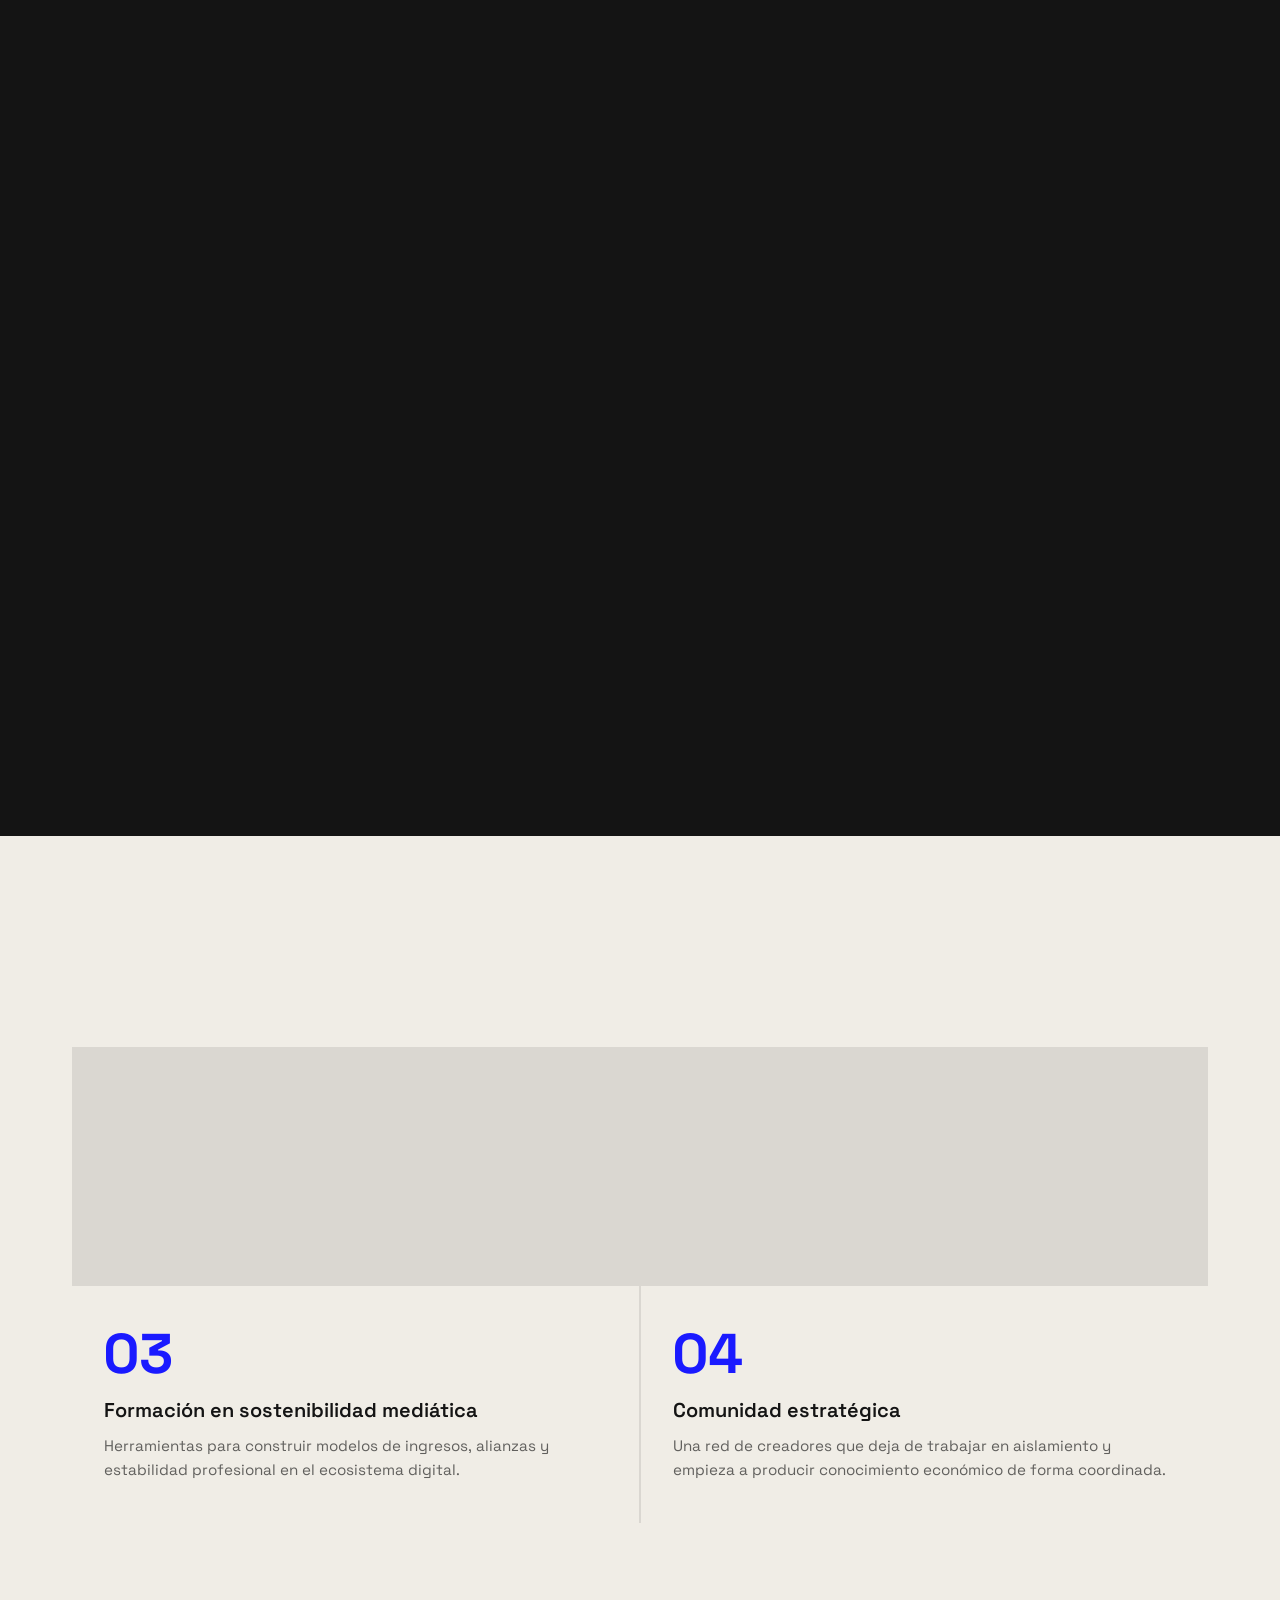
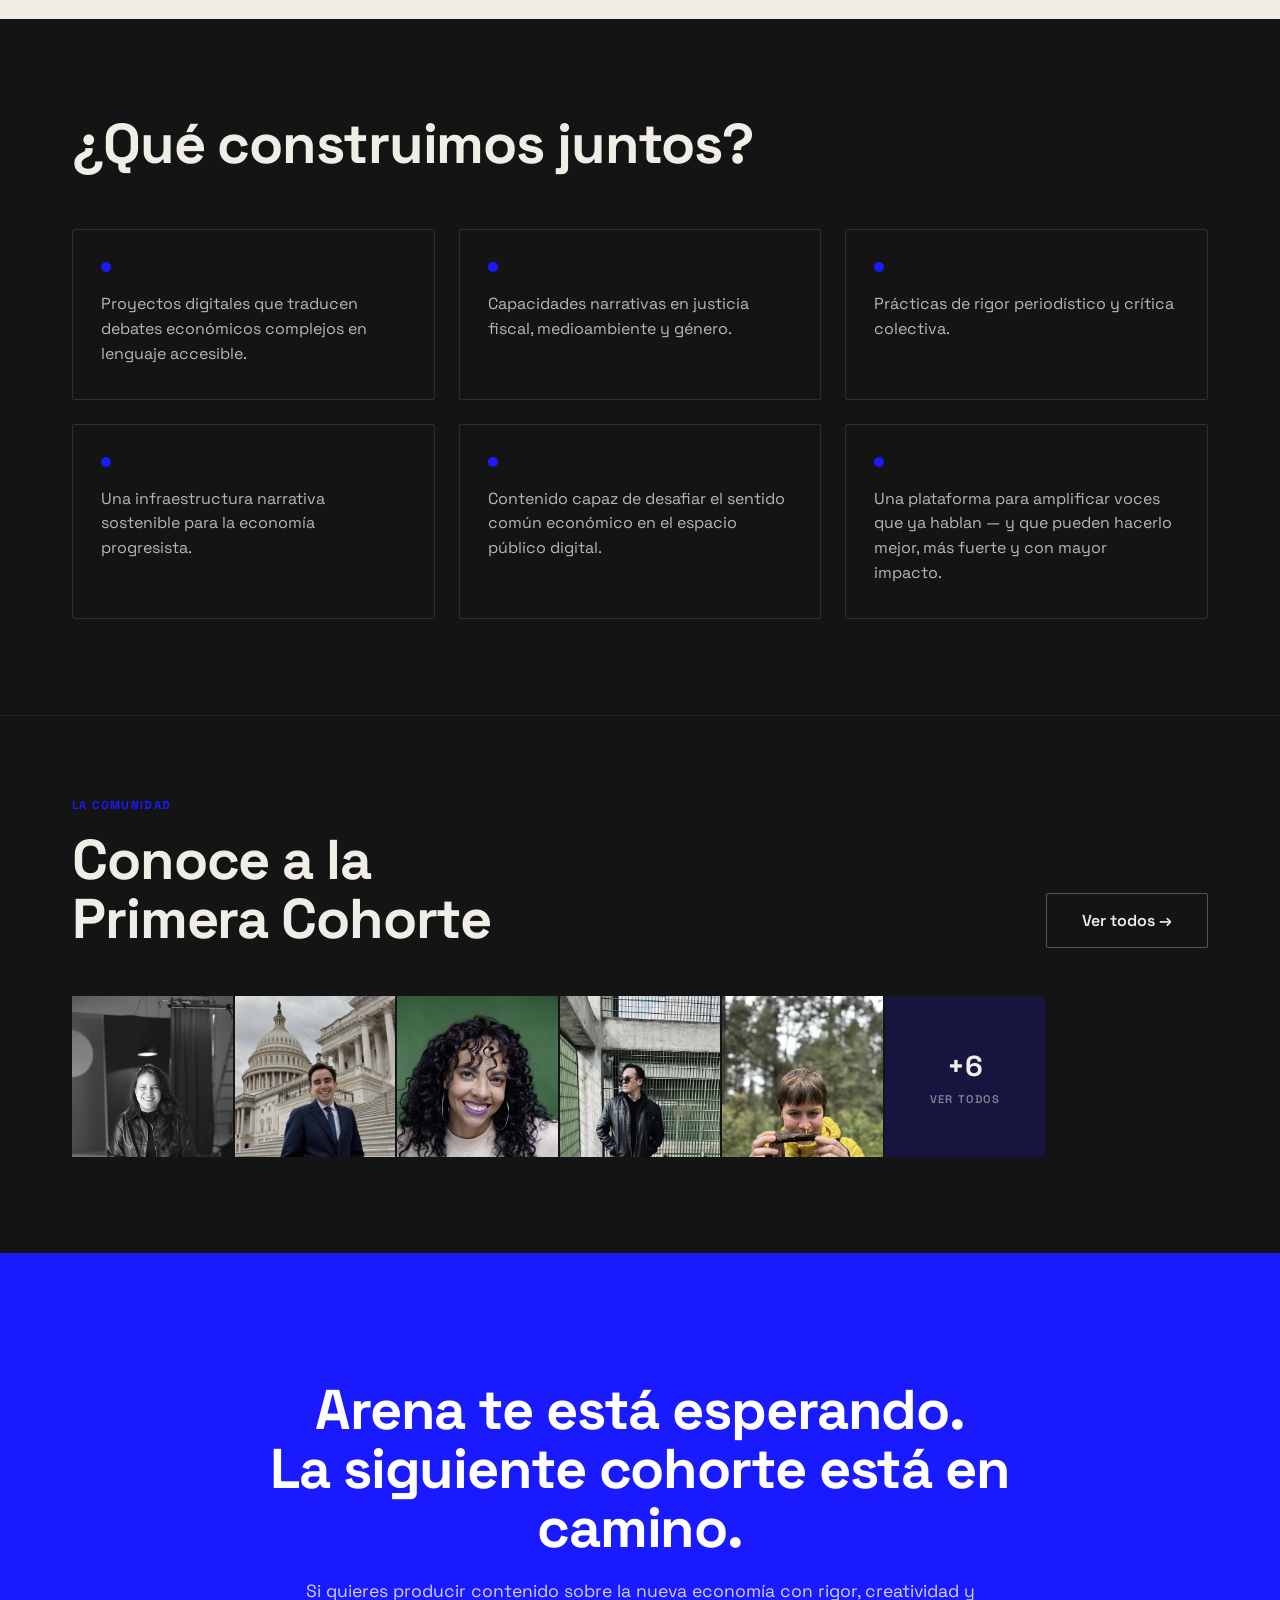
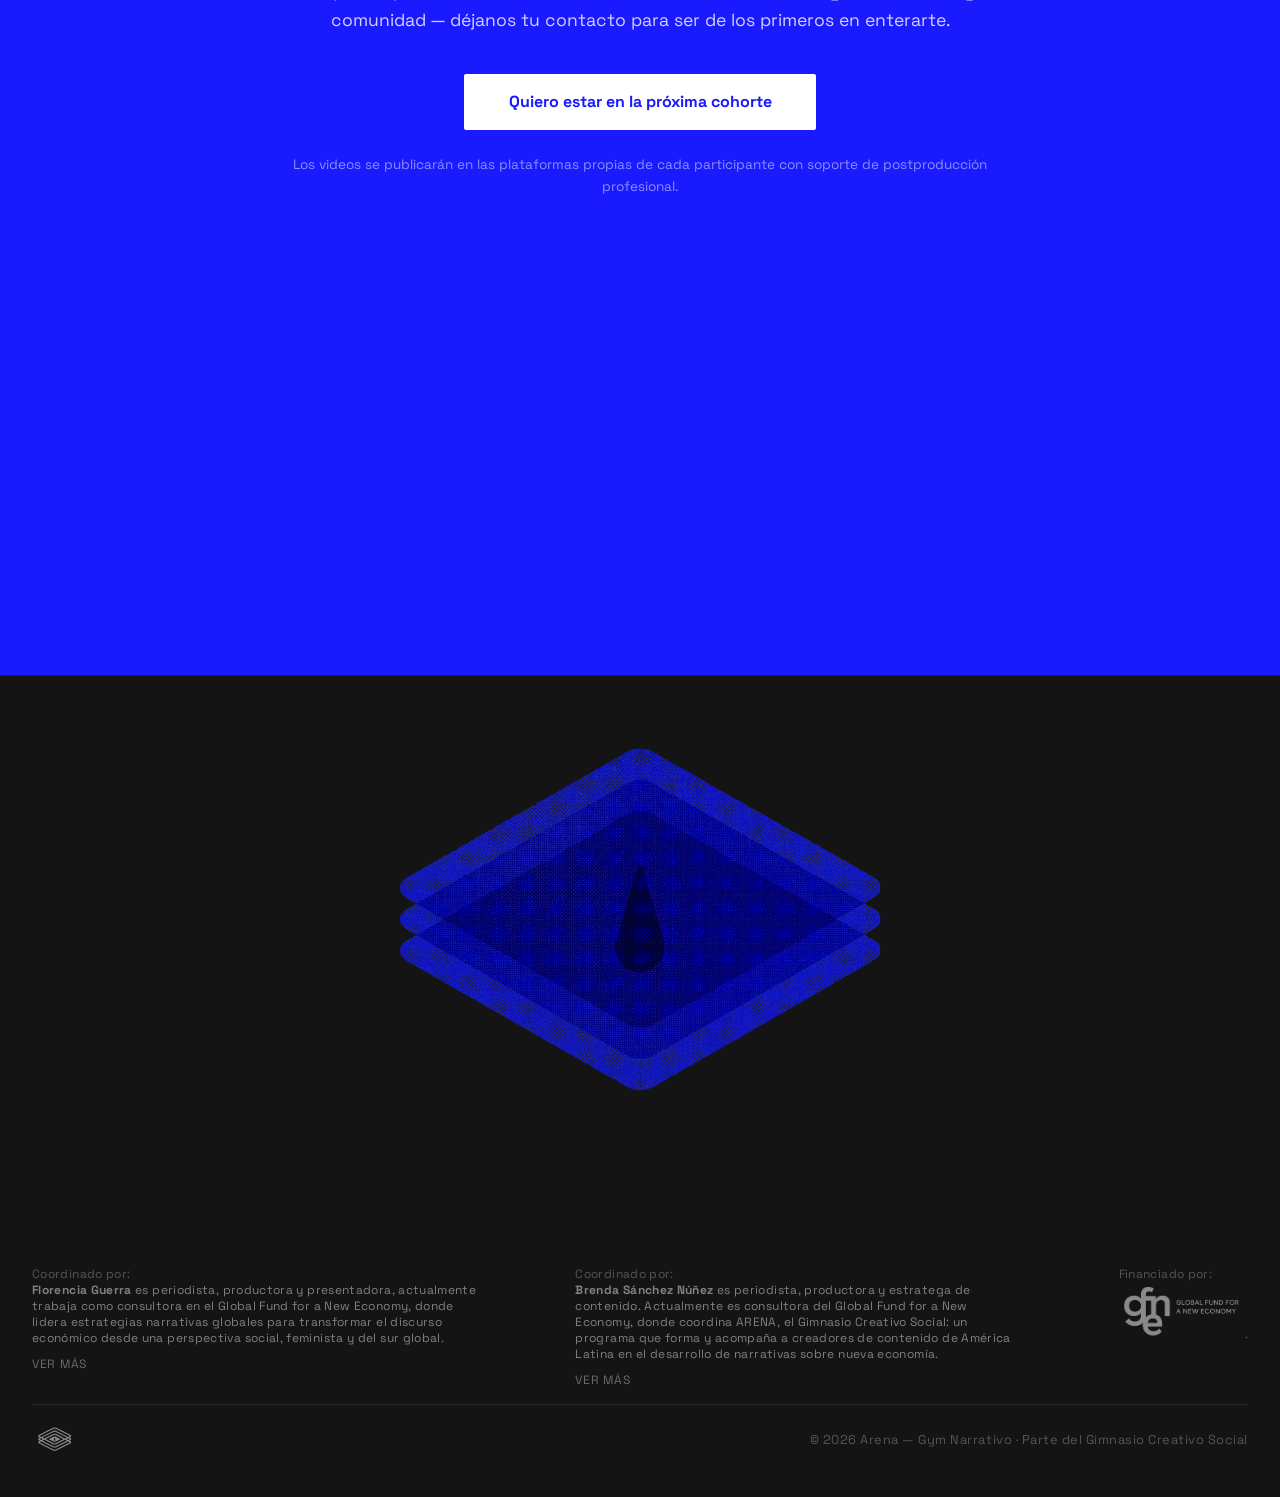
==== commit e3166ab0: "Update Brenda changes" ====
--- a/index.html
+++ b/index.html
@@ -421,6 +421,12 @@
           <button class="footer-ver-mas" onclick="document.getElementById('modal-florencia').classList.add('open')">Ver más</button>
         </div>
         <div style="display:flex; flex-direction:column; gap:0.6rem;">
+          <span class="footer-fund">Coordinado por: <br/>
+            <span class="footer-bio-text"><strong>Brenda Sánchez Núñez</strong> es periodista, productora y estratega de contenido. Actualmente es consultora del Global Fund for a New Economy, donde coordina ARENA, el Gimnasio Creativo Social: un programa que forma y acompaña a creadores de contenido de América Latina en el desarrollo de narrativas sobre nueva economía.</span>
+          </span>
+          <button class="footer-ver-mas" onclick="document.getElementById('modal-brenda').classList.add('open')">Ver más</button>
+        </div>
+        <div style="display:flex; flex-direction:column; gap:0.6rem;">
           <span class="footer-fund">Financiado por: <br/>
             <a href="https://globalneweconomy.org" target="_blank" rel="noopener" class="footer-fund-link"><img src="img/GFNE-Logo1-White.png" alt="Global Fund for a New Economy" style="height:56px; width:auto; opacity:0.5;"></a>.</span>
         </div>
@@ -445,6 +451,39 @@
 
   </main>
 
+  <!-- ── MODAL BRENDA ── -->
+  <div id="modal-brenda" class="modal-overlay" onclick="if(event.target===this)this.classList.remove('open')">
+    <div class="modal-card">
+      <div class="modal-header">
+        <button class="modal-close" onclick="document.getElementById('modal-brenda').classList.remove('open')" aria-label="Cerrar">✕</button>
+      </div>
+      <div class="modal-body">
+        <div class="modal-photo-wrap">
+          <img src="img/brenda.jpg" alt="Brenda Sánchez Núñez" style="object-position: center 30%;">
+        </div>
+        <div class="modal-text">
+          <p class="modal-label">Coordinado por</p>
+          <h3 class="modal-name">Brenda Sánchez Núñez</h3>
+          <p class="modal-bio">
+            <strong>Brenda Sánchez Núñez</strong> es periodista, productora y estratega de contenido. Actualmente es consultora del Global Fund for a New Economy, donde coordina ARENA, el Gimnasio Creativo Social: un programa que forma y acompaña a creadores de contenido de América Latina en el desarrollo de narrativas sobre nueva economía. Ahí lleva también la estrategia digital y la articulación del ecosistema de creadores del fondo.
+            <br/>
+            <br/>
+            Su trayectoria articula el periodismo con la estrategia digital y la comunicación de causas, traduciendo temas económicos, climáticos y feministas a formatos nativos de redes capaces de conectar con audiencias amplias. Es licenciada en Periodismo y Comunicación Pública por el ITESO y comenzó su carrera como reportera de Ciudad y Cultura en el periódico Mural, de Grupo Reforma.
+            <br/>
+            <br/>
+            Fue coordinadora de redes sociales de Canal Once, donde diseñó la estrategia digital de más de 25 producciones originales y encabezó la cobertura digital de la toma de protesta de la presidenta Claudia Sheinbaum, con más de 60 contenidos y medio millón de alcance. También ha trabajado como social media manager de Natalia Lafourcade, a cargo de la estrategia multiplataforma de sus lanzamientos musicales y giras internacionales.
+            <br/>
+            <br/>
+            Desde 2024 es productora y estratega de contenido en Buena Pregunta, donde coordina la realización de reportajes documentales en video y podcast. Entre sus proyectos recientes está la serie Transporte de Lujo, coproducción con Oxfam México sobre desigualdad y huella de carbono. Acompaña además la estrategia digital de Intrasentido, consultora feminista en cambio narrativo.
+            <br/>
+            <br/>
+            Forma parte de la décima generación de la Red LATAM de Jóvenes Periodistas. Es también artista de collage análogo y tallerista, con dos líneas de trabajo: por un lado, talleres de redes sociales y estrategia de contenidos dirigidos a organizaciones, asociaciones civiles y colectivos; por otro, talleres de collage análogo pensados para reconectar con la creatividad más allá del algoritmo.
+          </p>
+        </div>
+      </div>
+    </div>
+  </div>
+
   <!-- ── MODAL FLORENCIA ── -->
   <div id="modal-florencia" class="modal-overlay" onclick="if(event.target===this)this.classList.remove('open')">
     <div class="modal-card">
@@ -459,7 +498,7 @@
           <p class="modal-label">Coordinado por</p>
           <h3 class="modal-name">Florencia Guerra</h3>
           <p class="modal-bio">
-            </strong>Florencia Guerra</strong> es periodista, productora y presentadora, actualmente trabaja como consultora en el Global Fund for a New Economy, donde lidera estrategias narrativas globales para transformar el discurso económico desde una perspectiva social, feminista y del sur global.
+            <strong>Florencia Guerra</strong> es periodista, productora y presentadora, actualmente trabaja como consultora en el Global Fund for a New Economy, donde lidera estrategias narrativas globales para transformar el discurso económico desde una perspectiva social, feminista y del sur global.
             <br/>
             <br/>
 Su trayectoria articula el periodismo con la comunicación de causas, uniendo storytelling poderoso con impacto político y cultural.
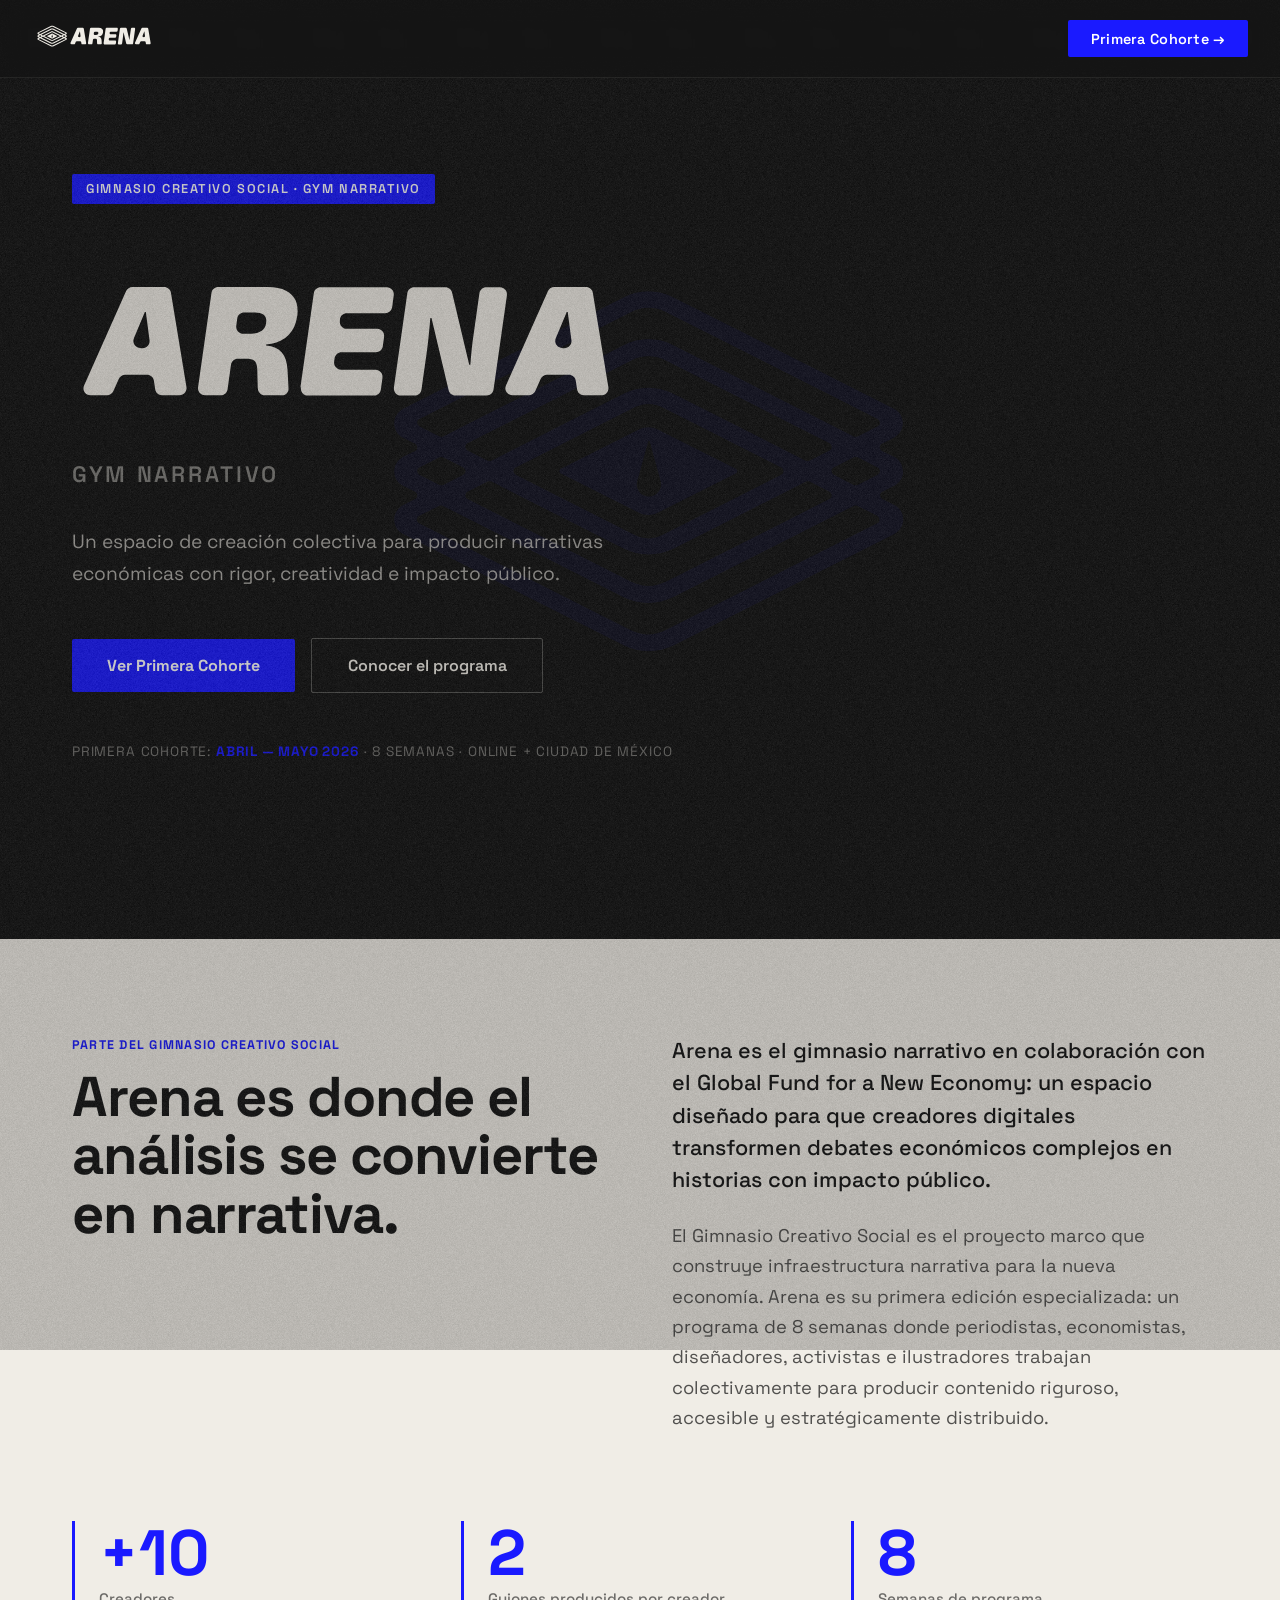
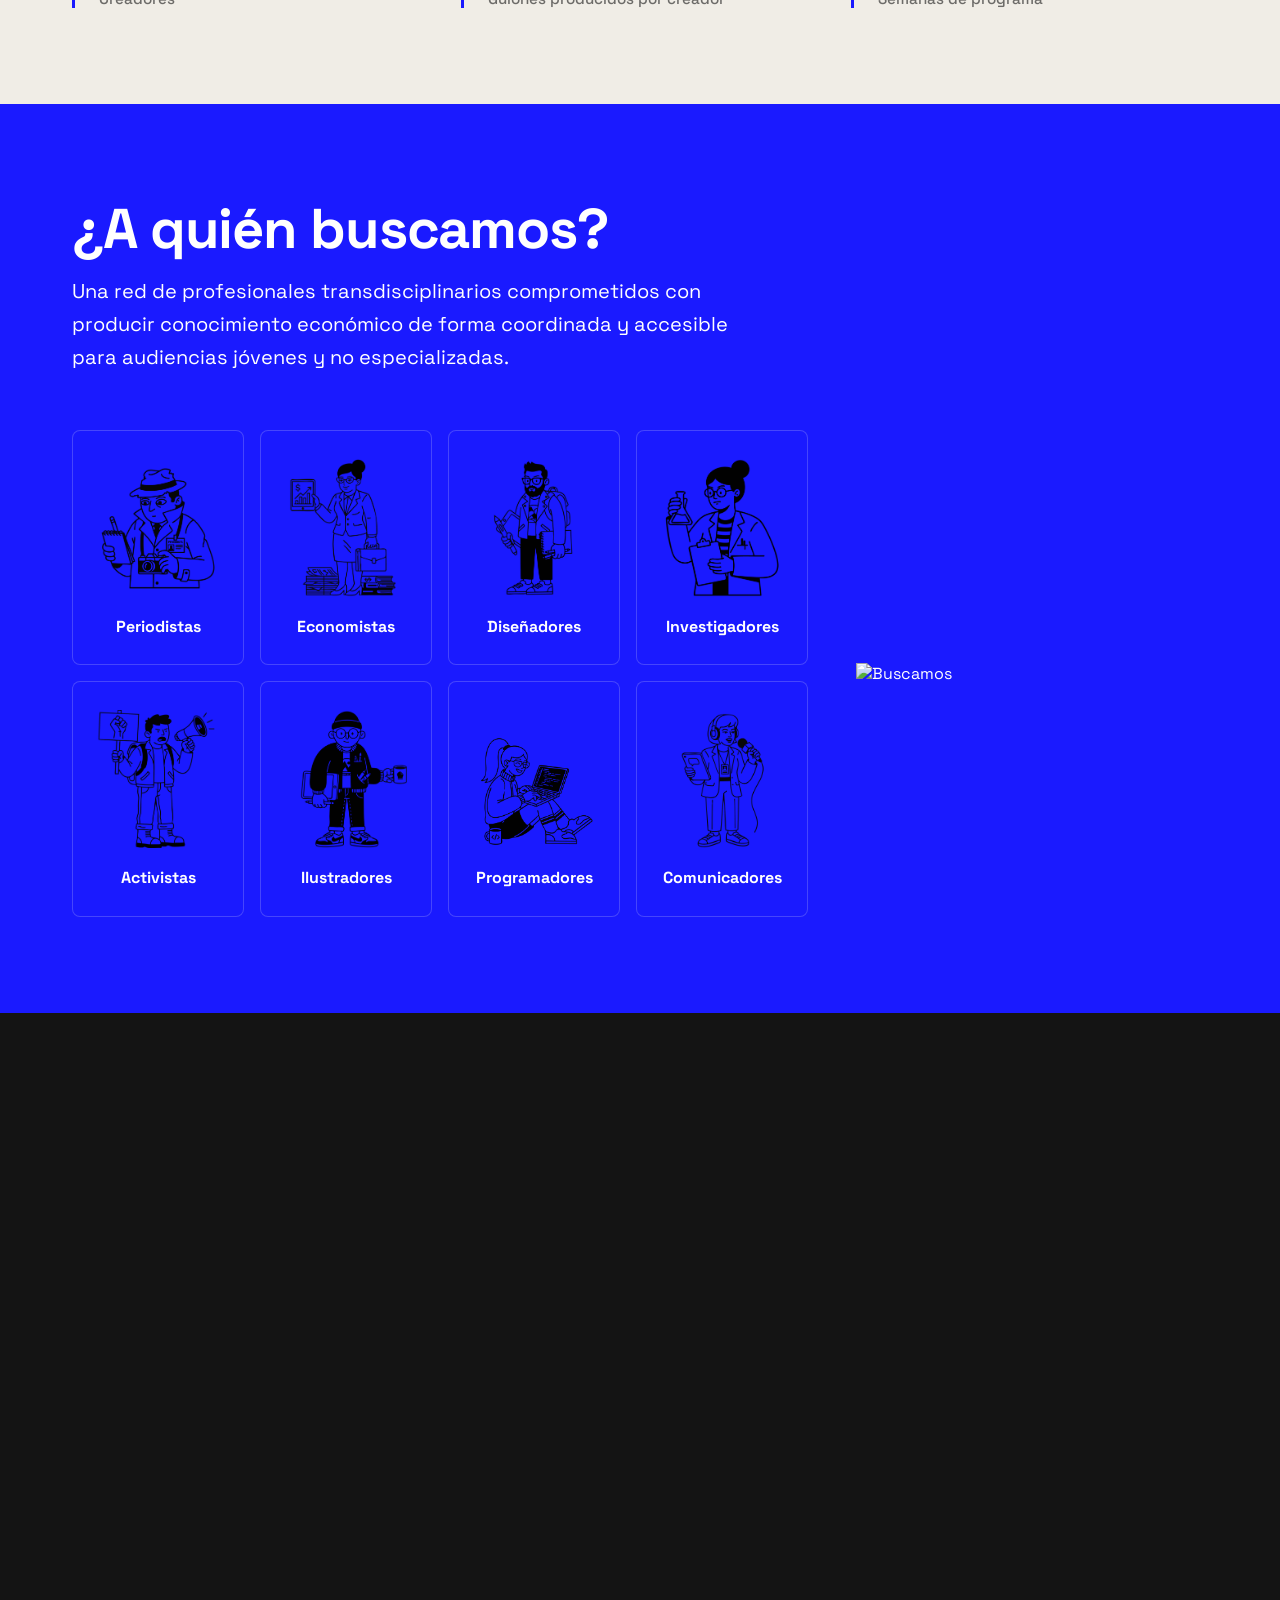
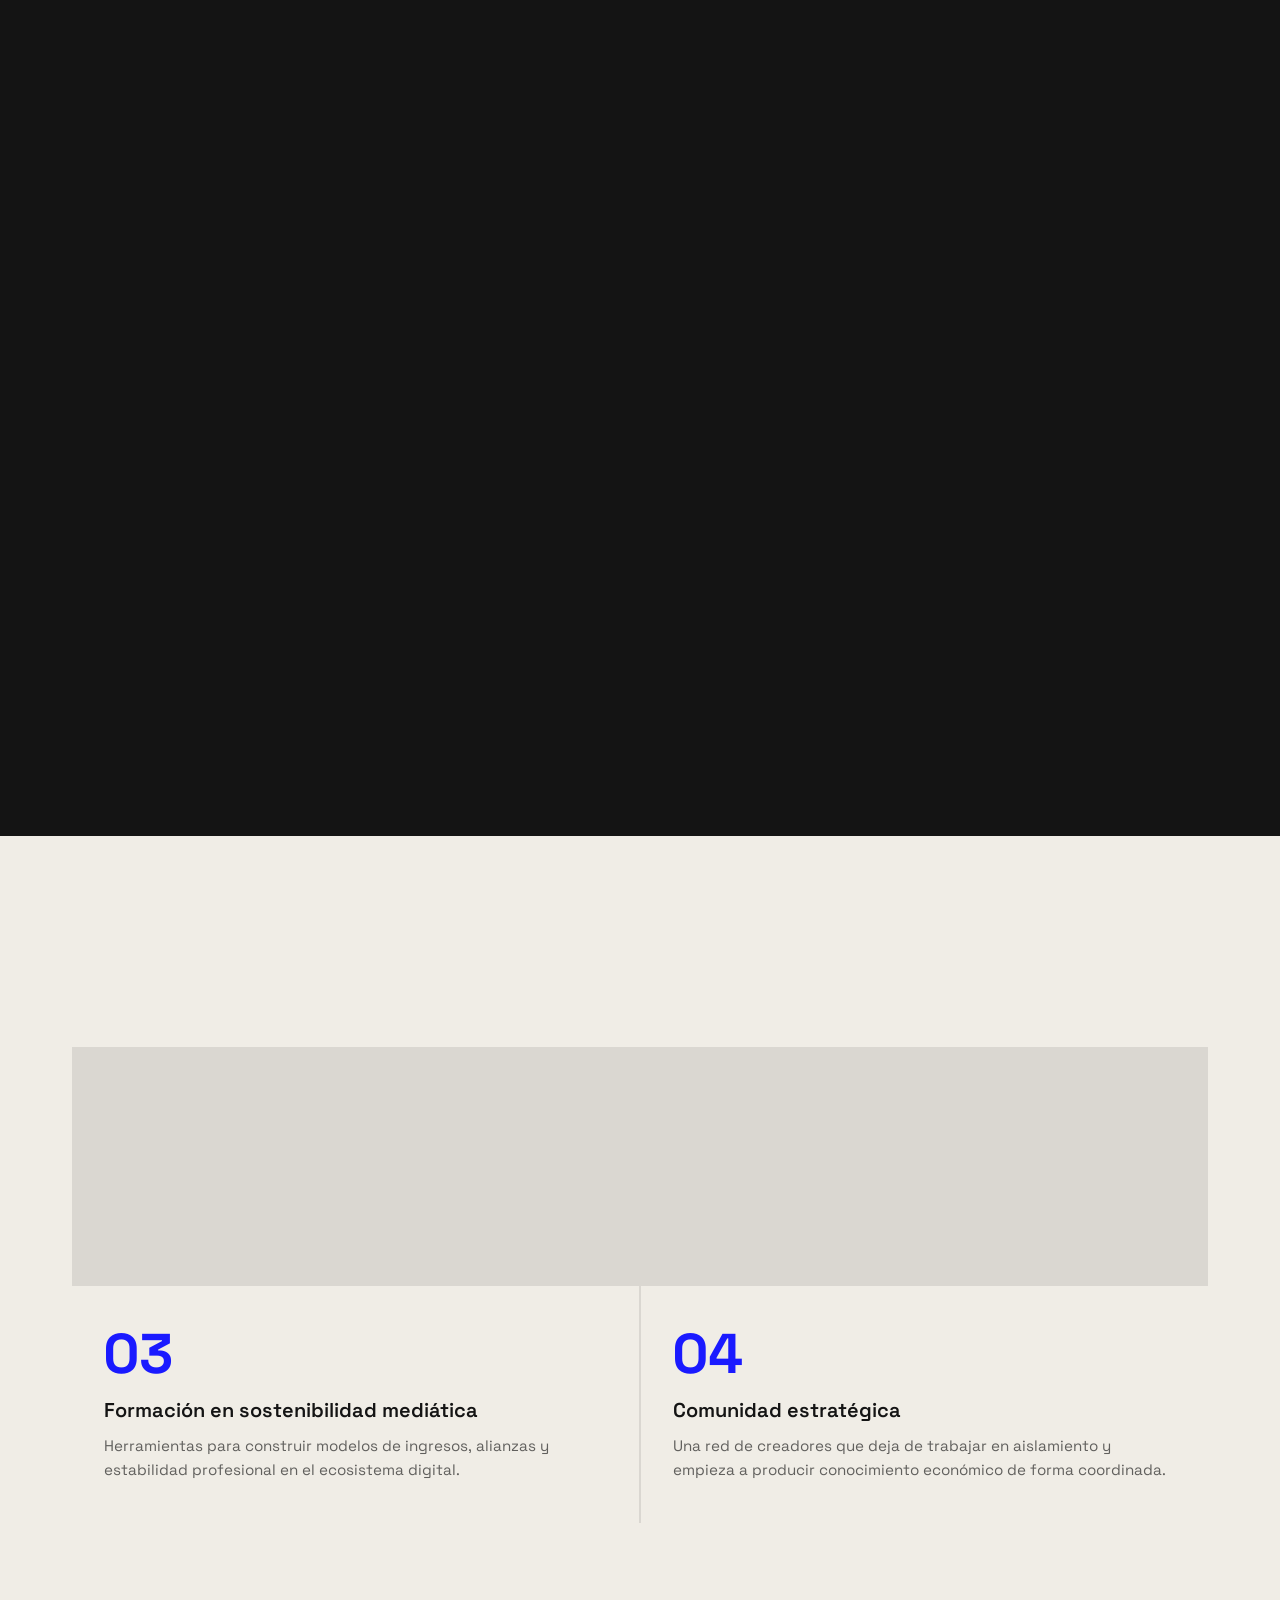
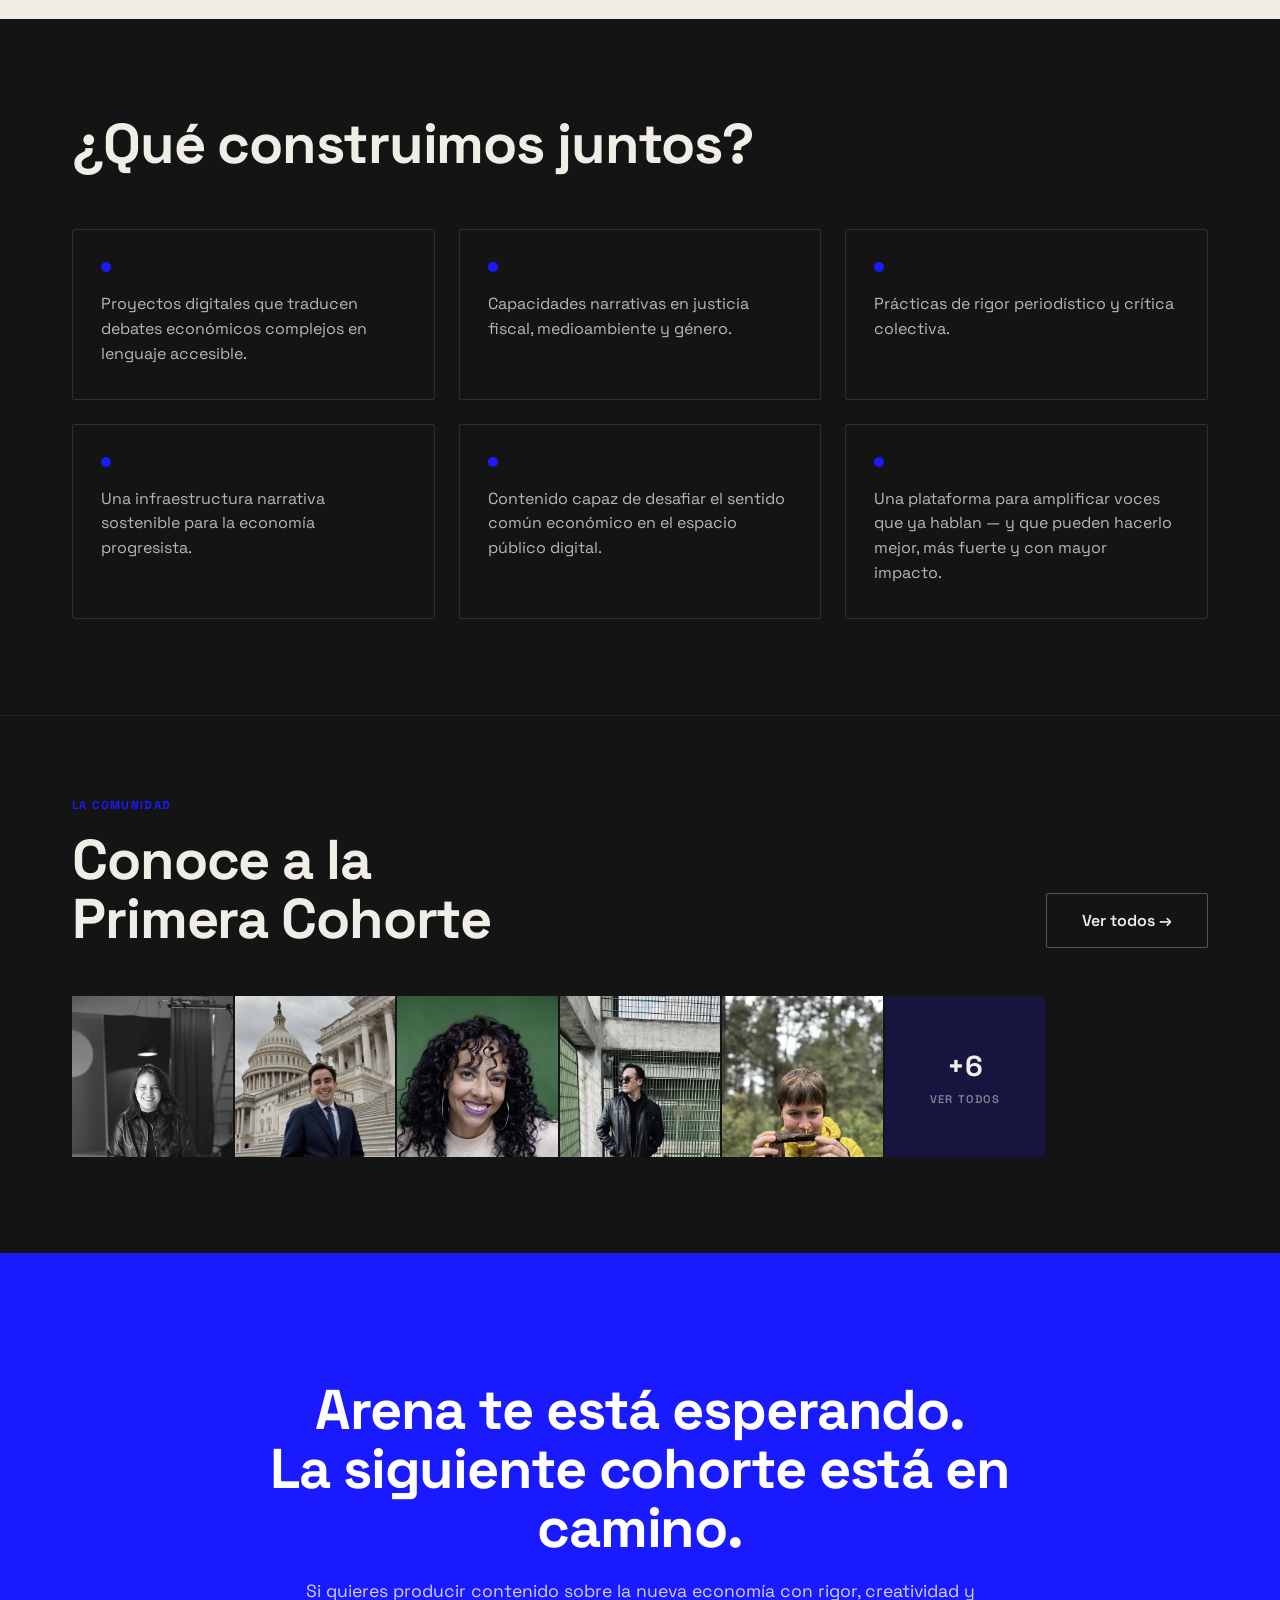
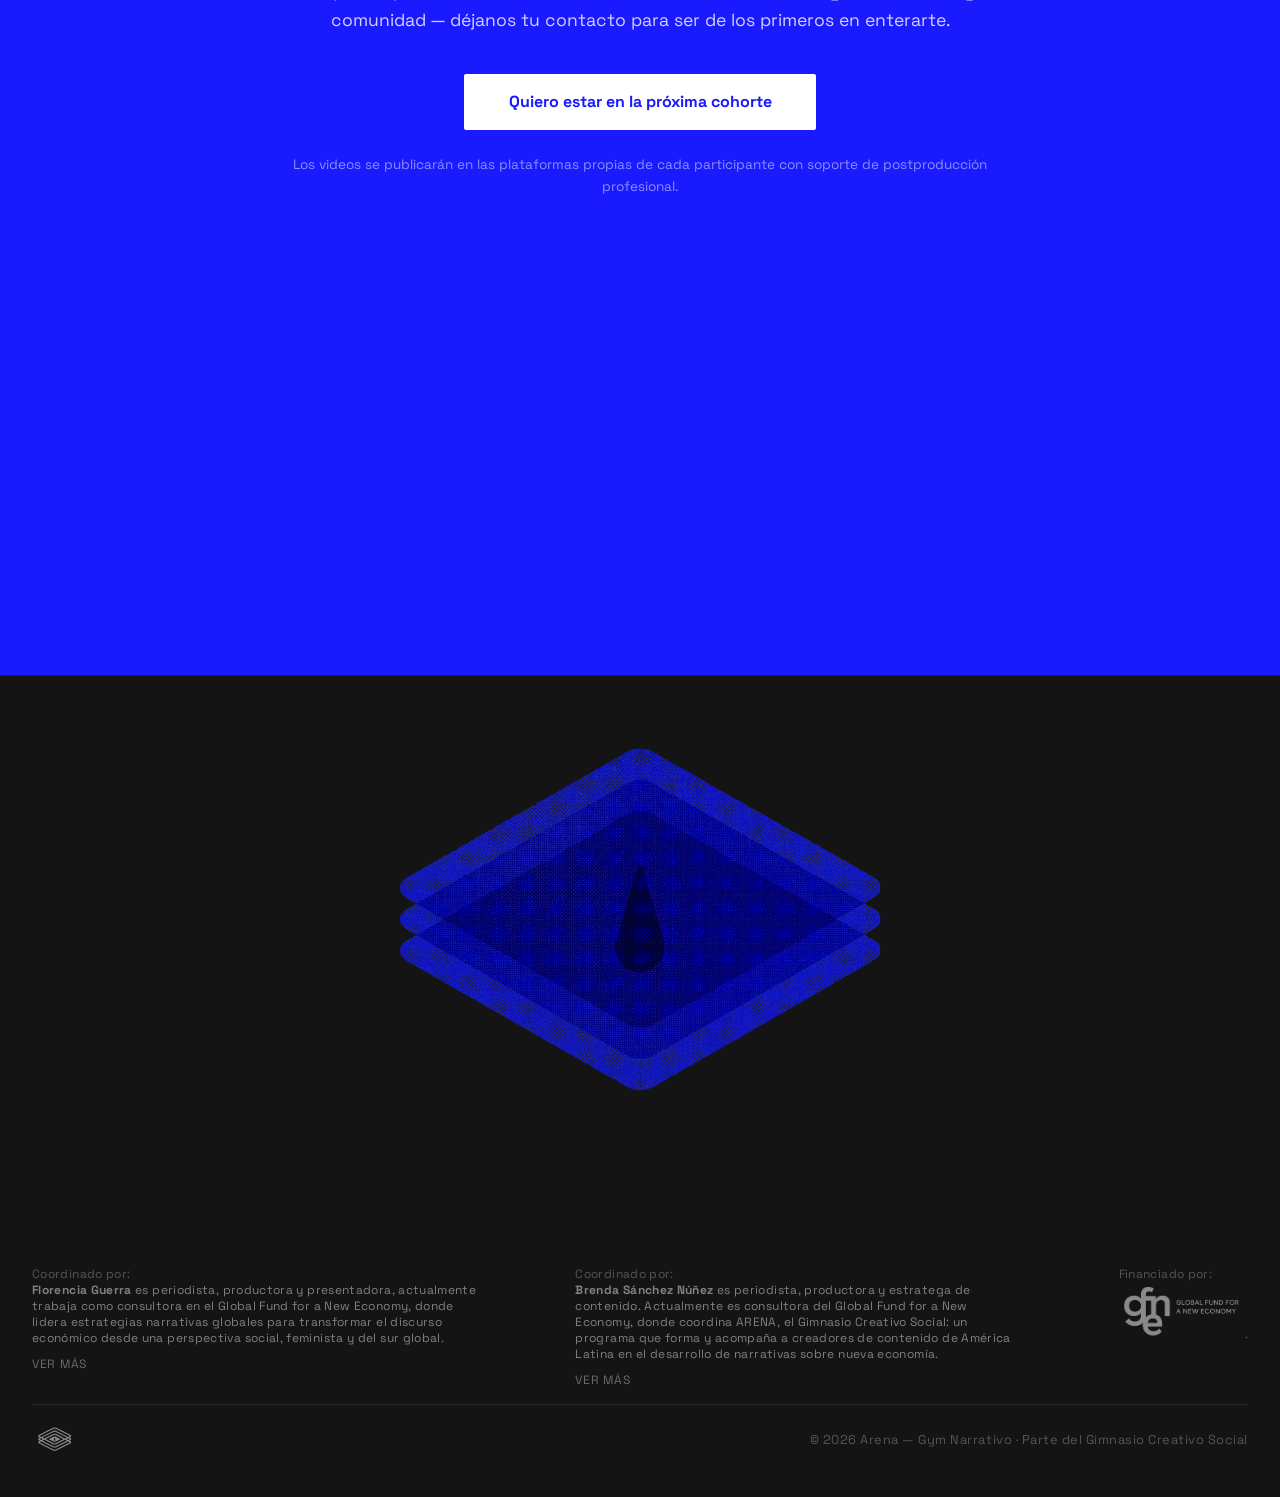
==== commit 2480729c: "Update Brenda changes" ====
--- a/index.html
+++ b/index.html
@@ -127,7 +127,7 @@
 
       <div class="about-stat-block" style="margin-top:5rem;">
         <div class="stat reveal">
-          <div class="stat-num">10</div>
+          <div class="stat-num">+10</div>
           <div class="stat-label">Creadores</div>
         </div>
         <div class="stat reveal">
